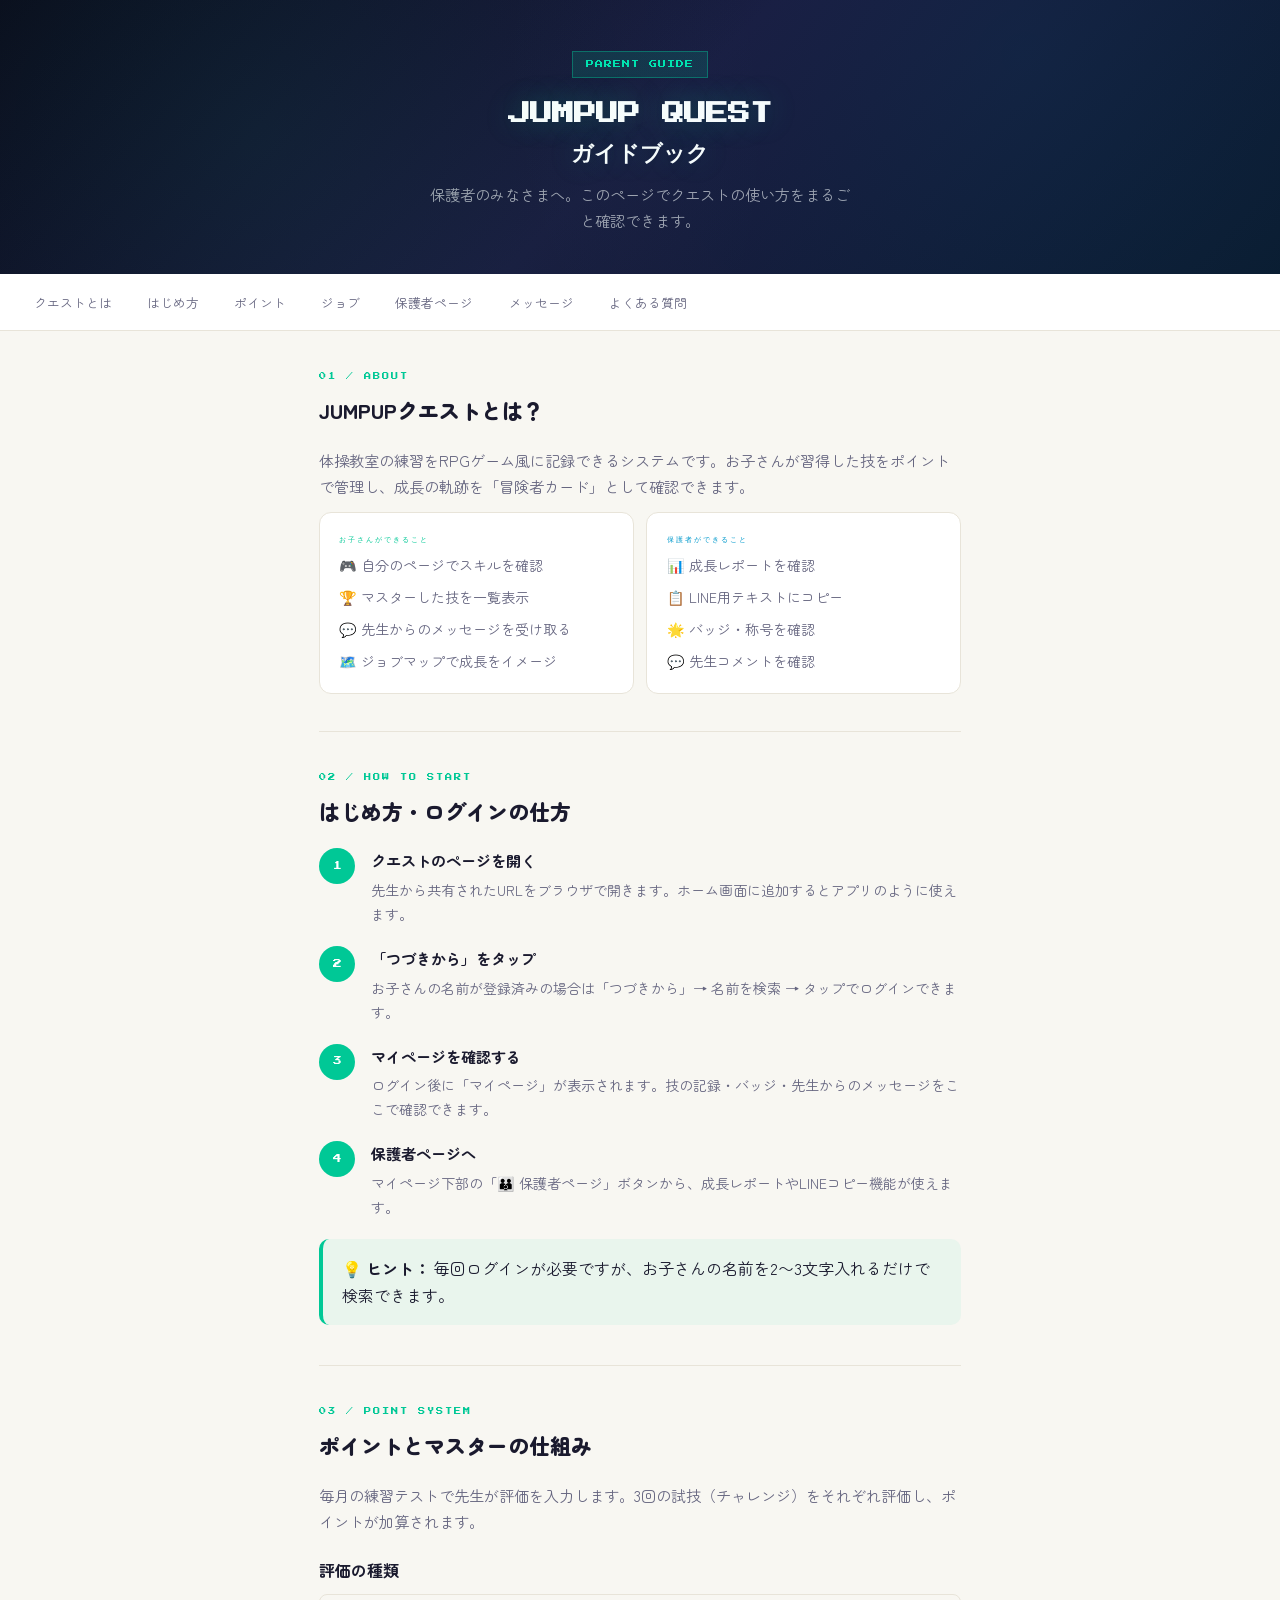
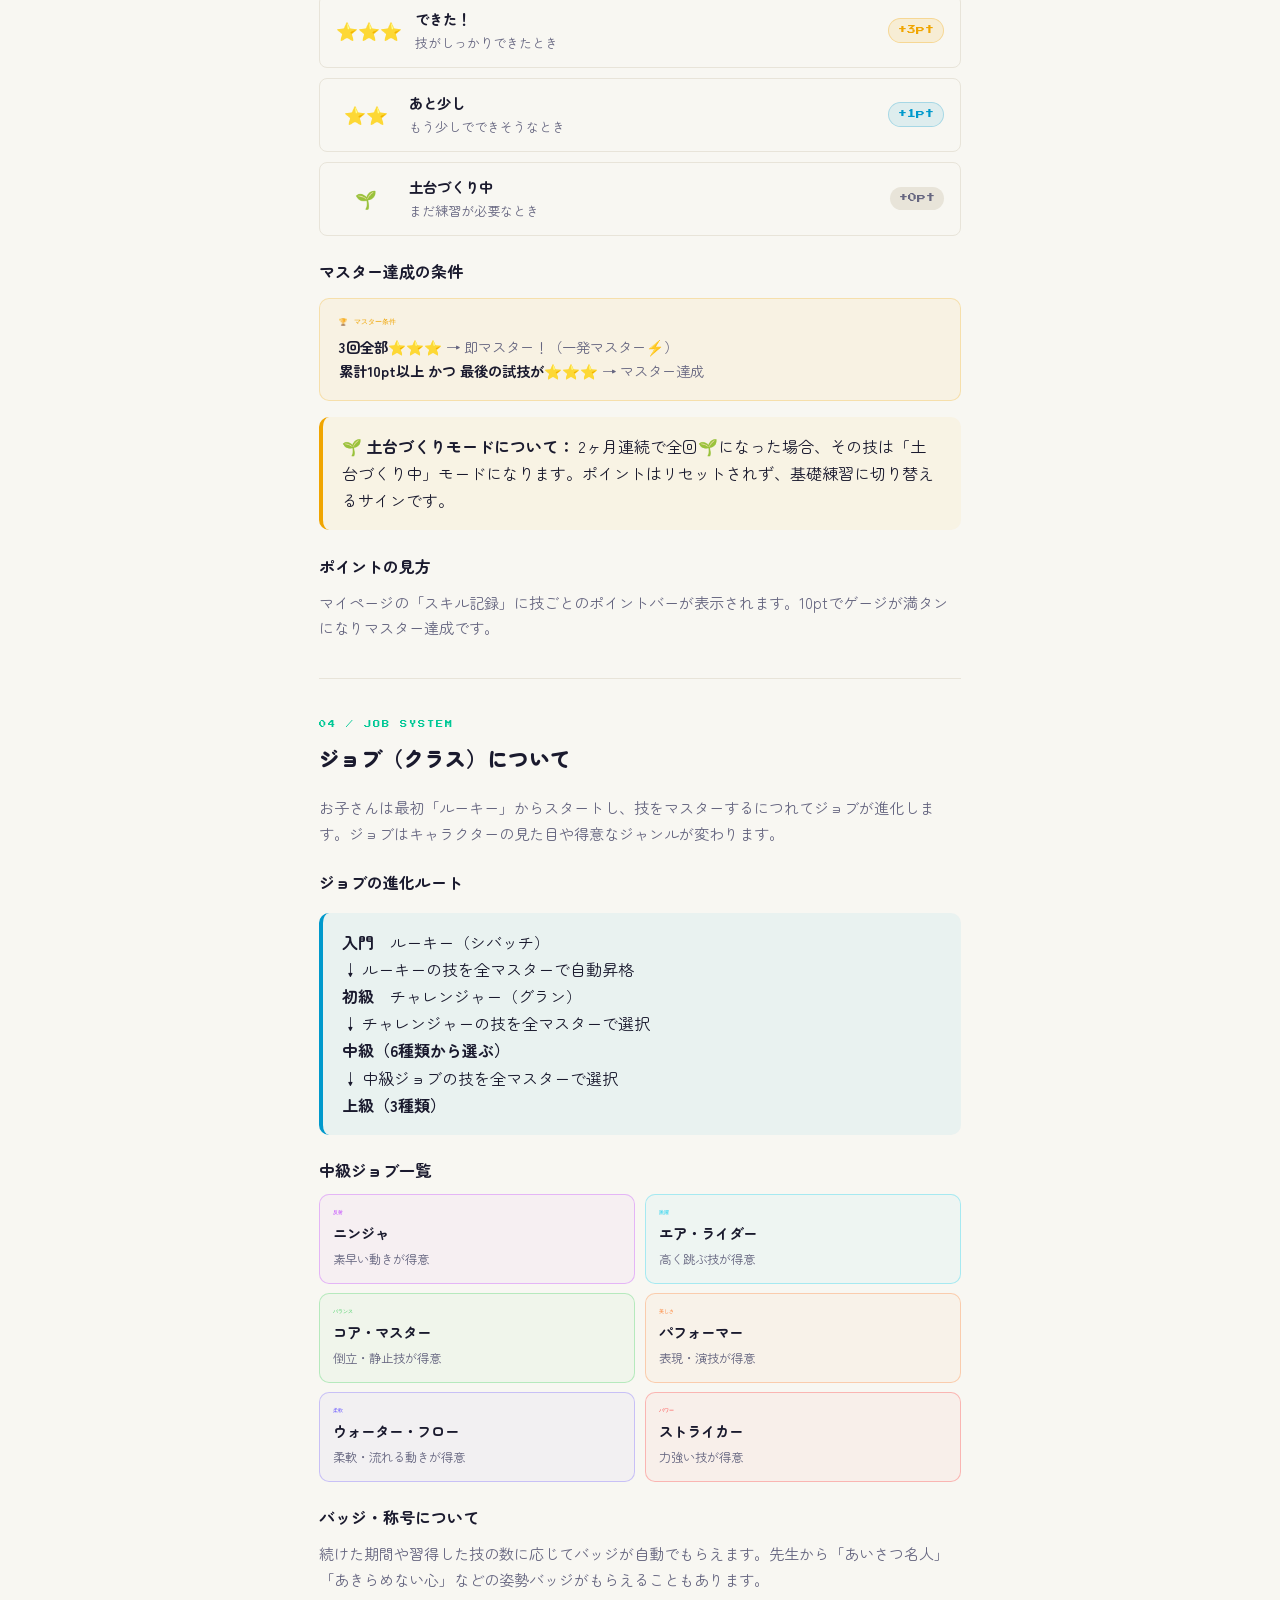
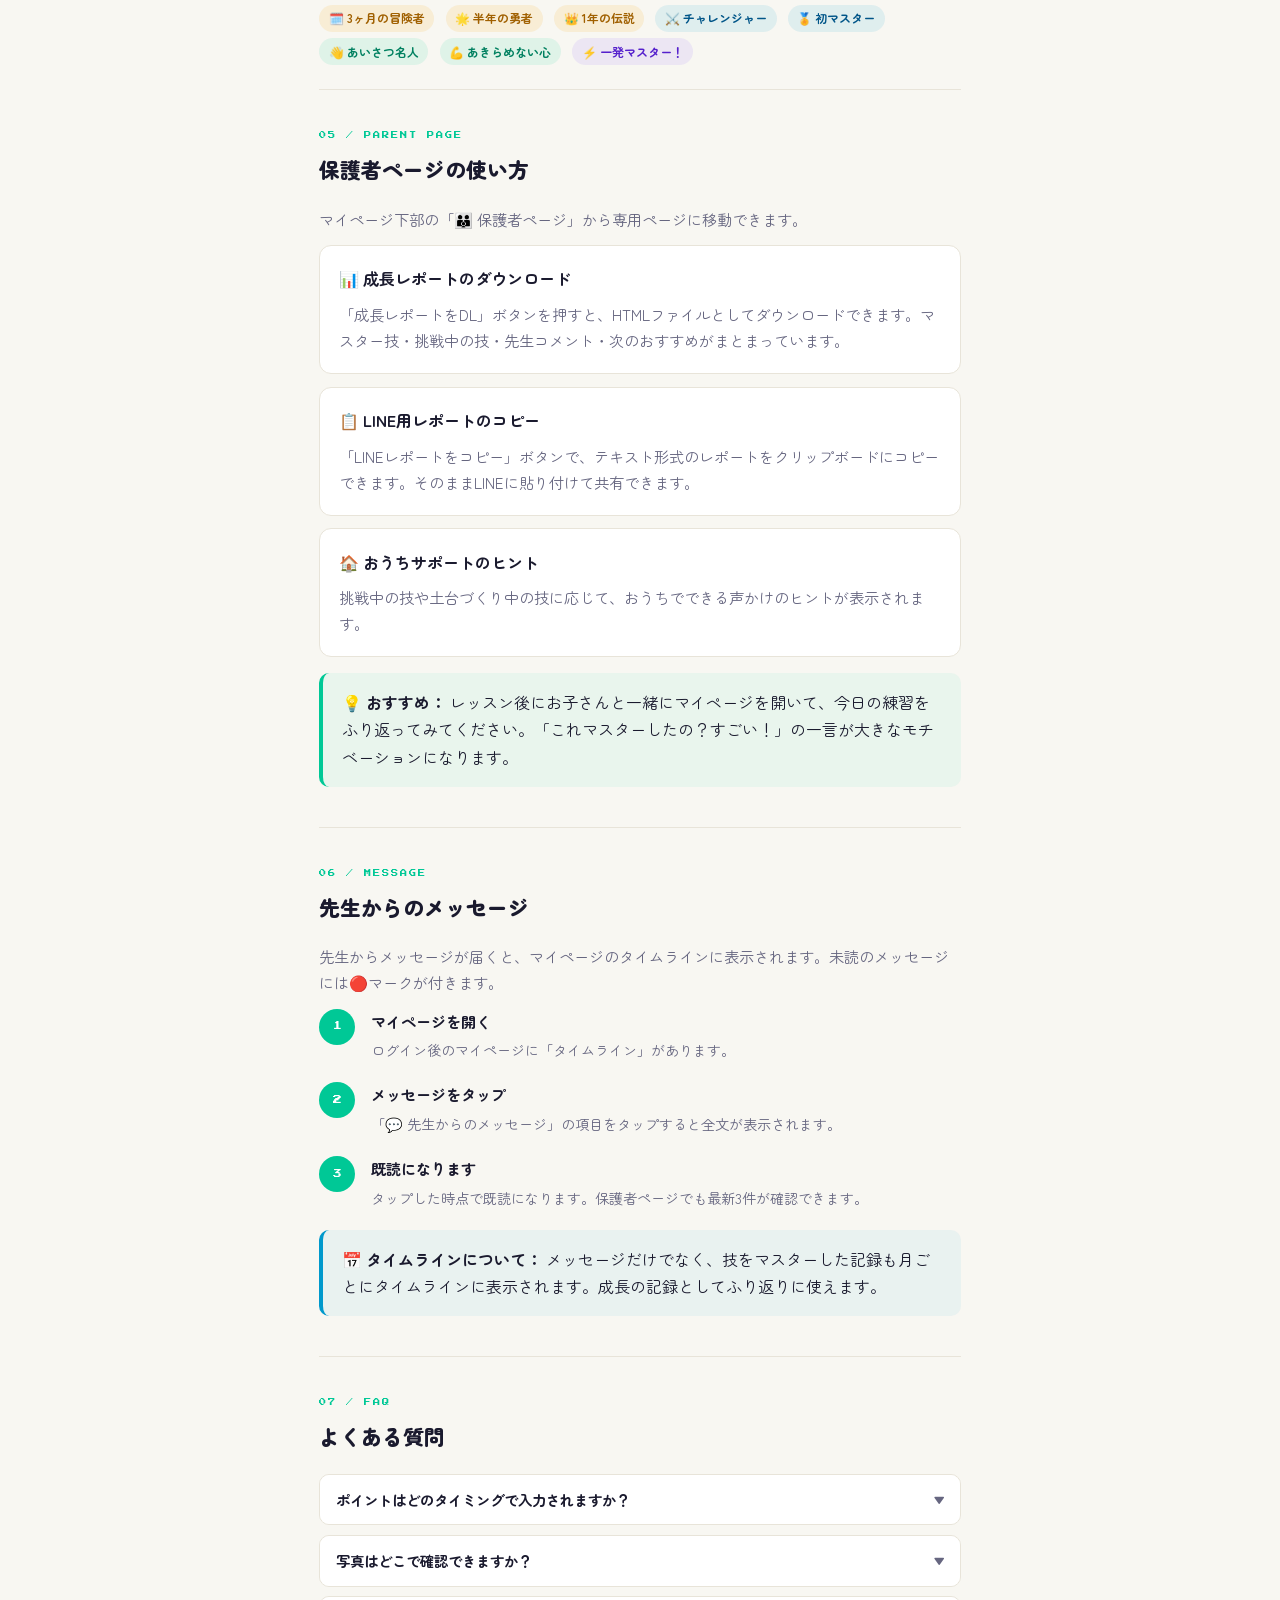
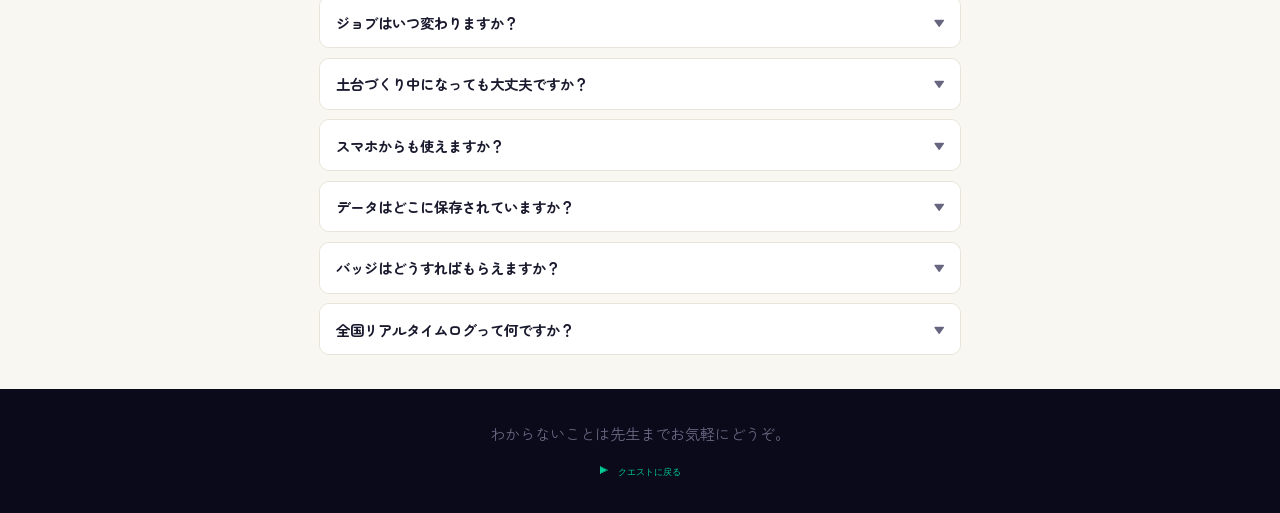
==== guide.html @ fec64209 "Add files via upload" ====
<!DOCTYPE html>
<html lang="ja">
<head>
<meta charset="UTF-8">
<meta name="viewport" content="width=device-width, initial-scale=1.0">
<title>JUMPUPクエスト ガイドブック</title>
<link rel="preconnect" href="https://fonts.googleapis.com">
<link href="https://fonts.googleapis.com/css2?family=Zen+Maru+Gothic:wght@400;700;900&family=Press+Start+2P&display=swap" rel="stylesheet">
<style>
:root {
  --bg: #f8f7f2;
  --surface: #ffffff;
  --border: #e8e4d9;
  --text: #1a1a2e;
  --text2: #666680;
  --accent: #00c896;
  --accent2: #0099cc;
  --gold: #f0a500;
  --pink: #e05580;
  --purple: #7c4dff;
  --radius: 12px;
}
* { margin: 0; padding: 0; box-sizing: border-box; }
html { scroll-behavior: smooth; }
body {
  background: var(--bg);
  color: var(--text);
  font-family: 'Zen Maru Gothic', sans-serif;
  line-height: 1.7;
}

/* ヘッダー */
.hero {
  background: linear-gradient(135deg, #0a0a1a 0%, #1a1a3e 50%, #0a1a2e 100%);
  padding: 3rem 1.5rem 2.5rem;
  text-align: center;
  position: relative;
  overflow: hidden;
}
.hero::before {
  content: '';
  position: absolute;
  inset: 0;
  background-image:
    radial-gradient(circle at 20% 50%, rgba(0,200,150,.08) 0%, transparent 50%),
    radial-gradient(circle at 80% 20%, rgba(0,153,204,.08) 0%, transparent 50%);
}
.hero-tag {
  display: inline-block;
  background: rgba(0,200,150,.15);
  border: 1px solid rgba(0,200,150,.4);
  color: #00e5b0;
  font-family: 'Press Start 2P', monospace;
  font-size: .5rem;
  padding: .35rem .8rem;
  margin-bottom: 1.2rem;
  letter-spacing: 1px;
}
.hero h1 {
  font-family: 'Press Start 2P', monospace;
  font-size: clamp(.9rem, 4vw, 1.4rem);
  color: #fff;
  line-height: 1.6;
  margin-bottom: .8rem;
  text-shadow: 0 0 30px rgba(0,200,150,.3);
}
.hero-sub {
  color: rgba(255,255,255,.6);
  font-size: .95rem;
  max-width: 420px;
  margin: 0 auto;
}

/* ナビ */
.toc {
  background: var(--surface);
  border-bottom: 1px solid var(--border);
  padding: .8rem 1.5rem;
  display: flex;
  gap: 1rem;
  overflow-x: auto;
  position: sticky;
  top: 0;
  z-index: 100;
  scrollbar-width: none;
}
.toc::-webkit-scrollbar { display: none; }
.toc a {
  text-decoration: none;
  color: var(--text2);
  font-size: .8rem;
  white-space: nowrap;
  padding: .3rem .6rem;
  border-radius: 20px;
  transition: background .15s, color .15s;
}
.toc a:hover { background: var(--border); color: var(--text); }

/* コンテンツ */
.container { max-width: 680px; margin: 0 auto; padding: 0 1.2rem; }

section {
  padding: 2.5rem 0 1.5rem;
  border-bottom: 1px solid var(--border);
}
section:last-child { border-bottom: none; }

.sec-label {
  font-family: 'Press Start 2P', monospace;
  font-size: .45rem;
  color: var(--accent);
  letter-spacing: 2px;
  margin-bottom: .6rem;
}
h2 {
  font-size: 1.3rem;
  font-weight: 900;
  margin-bottom: 1.2rem;
  color: var(--text);
}
h3 {
  font-size: 1rem;
  font-weight: 700;
  margin: 1.4rem 0 .6rem;
  color: var(--text);
}
p { font-size: .95rem; color: var(--text2); margin-bottom: .8rem; }
p strong { color: var(--text); font-weight: 700; }

/* カード */
.card {
  background: var(--surface);
  border: 1px solid var(--border);
  border-radius: var(--radius);
  padding: 1.2rem;
  margin-bottom: .8rem;
}
.card-row {
  display: grid;
  grid-template-columns: 1fr 1fr;
  gap: .8rem;
}
@media(max-width: 480px) { .card-row { grid-template-columns: 1fr; } }

/* ステップ */
.step {
  display: flex;
  gap: 1rem;
  align-items: flex-start;
  margin-bottom: 1.2rem;
}
.step-num {
  flex-shrink: 0;
  width: 36px;
  height: 36px;
  border-radius: 50%;
  background: var(--accent);
  color: #fff;
  font-family: 'Press Start 2P', monospace;
  font-size: .55rem;
  display: flex;
  align-items: center;
  justify-content: center;
}
.step-body { flex: 1; }
.step-title { font-weight: 700; font-size: .95rem; margin-bottom: .3rem; }
.step-desc { font-size: .88rem; color: var(--text2); }

/* 評価バッジ */
.rating-row {
  display: flex;
  flex-direction: column;
  gap: .6rem;
}
.rating-item {
  display: flex;
  align-items: center;
  gap: .8rem;
  padding: .8rem 1rem;
  background: var(--bg);
  border-radius: 8px;
  border: 1px solid var(--border);
}
.rating-badge {
  font-size: 1.1rem;
  min-width: 60px;
  text-align: center;
}
.rating-info { flex: 1; }
.rating-label { font-weight: 700; font-size: .9rem; }
.rating-desc { font-size: .82rem; color: var(--text2); }
.rating-pt {
  font-family: 'Press Start 2P', monospace;
  font-size: .55rem;
  padding: .25rem .55rem;
  border-radius: 20px;
}
.pt-gold { background: rgba(240,165,0,.12); color: var(--gold); border: 1px solid rgba(240,165,0,.3); }
.pt-blue { background: rgba(0,153,204,.1); color: var(--accent2); border: 1px solid rgba(0,153,204,.25); }
.pt-gray { background: var(--border); color: var(--text2); }

/* ジョブカード */
.job-grid {
  display: grid;
  grid-template-columns: repeat(2, 1fr);
  gap: .6rem;
}
.job-card {
  border-radius: 10px;
  padding: .8rem;
  border: 1px solid;
}
.job-card .jc-tag {
  font-family: 'Press Start 2P', monospace;
  font-size: .3rem;
  margin-bottom: .3rem;
}
.job-card .jc-name { font-weight: 700; font-size: .9rem; margin-bottom: .2rem; }
.job-card .jc-desc { font-size: .78rem; color: var(--text2); }

/* ハイライトボックス */
.highlight {
  border-radius: 10px;
  padding: 1rem 1.2rem;
  margin: 1rem 0;
  border-left: 4px solid;
}
.hl-green { background: rgba(0,200,150,.06); border-color: var(--accent); }
.hl-gold { background: rgba(240,165,0,.06); border-color: var(--gold); }
.hl-blue { background: rgba(0,153,204,.06); border-color: var(--accent2); }
.hl-pink { background: rgba(224,85,128,.06); border-color: var(--pink); }

/* FAQ */
.faq-item {
  border: 1px solid var(--border);
  border-radius: 10px;
  overflow: hidden;
  margin-bottom: .6rem;
}
.faq-q {
  width: 100%;
  background: var(--surface);
  border: none;
  padding: .9rem 1rem;
  text-align: left;
  font-family: 'Zen Maru Gothic', sans-serif;
  font-size: .9rem;
  font-weight: 700;
  color: var(--text);
  cursor: pointer;
  display: flex;
  justify-content: space-between;
  align-items: center;
  gap: .5rem;
}
.faq-q::after {
  content: '▼';
  font-size: .65rem;
  color: var(--text2);
  transition: transform .2s;
  flex-shrink: 0;
}
.faq-item.open .faq-q::after { transform: rotate(180deg); }
.faq-a {
  display: none;
  padding: .8rem 1rem 1rem;
  font-size: .88rem;
  color: var(--text2);
  background: var(--bg);
  line-height: 1.8;
}
.faq-item.open .faq-a { display: block; }

/* フッター */
footer {
  background: #0a0a1a;
  color: rgba(255,255,255,.5);
  text-align: center;
  padding: 2rem 1rem;
  font-size: .8rem;
}
footer a {
  color: var(--accent);
  text-decoration: none;
  font-family: 'Press Start 2P', monospace;
  font-size: .55rem;
}

/* タグ */
.tag {
  display: inline-block;
  font-size: .75rem;
  padding: .2rem .6rem;
  border-radius: 20px;
  font-weight: 700;
  margin-right: .3rem;
}
.tag-green { background: rgba(0,200,150,.1); color: #008060; }
.tag-gold { background: rgba(240,165,0,.12); color: #a06000; }
.tag-blue { background: rgba(0,153,204,.1); color: #005588; }
.tag-purple { background: rgba(124,77,255,.1); color: #5520cc; }

/* マスタールール */
.master-rule {
  background: rgba(240,165,0,.06);
  border: 1px solid rgba(240,165,0,.25);
  border-radius: 10px;
  padding: 1rem 1.2rem;
  margin: .8rem 0;
}
.master-rule .mr-title {
  font-family: 'Press Start 2P', monospace;
  font-size: .42rem;
  color: var(--gold);
  margin-bottom: .5rem;
}
</style>
</head>
<body>

<!-- ヒーロー -->
<div class="hero">
  <div class="hero-tag">PARENT GUIDE</div>
  <h1>JUMPUP QUEST<br>ガイドブック</h1>
  <p class="hero-sub">保護者のみなさまへ。このページでクエストの使い方をまるごと確認できます。</p>
</div>

<!-- ナビ -->
<nav class="toc">
  <a href="#about">クエストとは</a>
  <a href="#login">はじめ方</a>
  <a href="#point">ポイント</a>
  <a href="#job">ジョブ</a>
  <a href="#parent">保護者ページ</a>
  <a href="#message">メッセージ</a>
  <a href="#faq">よくある質問</a>
</nav>

<div class="container">

  <!-- ① クエストとは -->
  <section id="about">
    <div class="sec-label">01 / ABOUT</div>
    <h2>JUMPUPクエストとは？</h2>
    <p>体操教室の練習をRPGゲーム風に記録できるシステムです。お子さんが習得した技をポイントで管理し、成長の軌跡を「冒険者カード」として確認できます。</p>

    <div class="card-row">
      <div class="card">
        <div class="sec-label" style="color:var(--accent);">お子さんができること</div>
        <ul style="font-size:.88rem;color:var(--text2);list-style:none;display:flex;flex-direction:column;gap:.5rem;">
          <li>🎮 自分のページでスキルを確認</li>
          <li>🏆 マスターした技を一覧表示</li>
          <li>💬 先生からのメッセージを受け取る</li>
          <li>🗺️ ジョブマップで成長をイメージ</li>
        </ul>
      </div>
      <div class="card">
        <div class="sec-label" style="color:var(--accent2);">保護者ができること</div>
        <ul style="font-size:.88rem;color:var(--text2);list-style:none;display:flex;flex-direction:column;gap:.5rem;">
          <li>📊 成長レポートを確認</li>
          <li>📋 LINE用テキストにコピー</li>
          <li>🌟 バッジ・称号を確認</li>
          <li>💬 先生コメントを確認</li>
        </ul>
      </div>
    </div>
  </section>

  <!-- ② はじめ方 -->
  <section id="login">
    <div class="sec-label">02 / HOW TO START</div>
    <h2>はじめ方・ログインの仕方</h2>

    <div class="step">
      <div class="step-num">1</div>
      <div class="step-body">
        <div class="step-title">クエストのページを開く</div>
        <div class="step-desc">先生から共有されたURLをブラウザで開きます。ホーム画面に追加するとアプリのように使えます。</div>
      </div>
    </div>

    <div class="step">
      <div class="step-num">2</div>
      <div class="step-body">
        <div class="step-title">「つづきから」をタップ</div>
        <div class="step-desc">お子さんの名前が登録済みの場合は「つづきから」→ 名前を検索 → タップでログインできます。</div>
      </div>
    </div>

    <div class="step">
      <div class="step-num">3</div>
      <div class="step-body">
        <div class="step-title">マイページを確認する</div>
        <div class="step-desc">ログイン後に「マイページ」が表示されます。技の記録・バッジ・先生からのメッセージをここで確認できます。</div>
      </div>
    </div>

    <div class="step">
      <div class="step-num">4</div>
      <div class="step-body">
        <div class="step-title">保護者ページへ</div>
        <div class="step-desc">マイページ下部の「👪 保護者ページ」ボタンから、成長レポートやLINEコピー機能が使えます。</div>
      </div>
    </div>

    <div class="highlight hl-green">
      <strong>💡 ヒント：</strong> 毎回ログインが必要ですが、お子さんの名前を2〜3文字入れるだけで検索できます。
    </div>
  </section>

  <!-- ③ ポイントとマスター -->
  <section id="point">
    <div class="sec-label">03 / POINT SYSTEM</div>
    <h2>ポイントとマスターの仕組み</h2>
    <p>毎月の練習テストで先生が評価を入力します。3回の試技（チャレンジ）をそれぞれ評価し、ポイントが加算されます。</p>

    <h3>評価の種類</h3>
    <div class="rating-row">
      <div class="rating-item">
        <div class="rating-badge">⭐⭐⭐</div>
        <div class="rating-info">
          <div class="rating-label">できた！</div>
          <div class="rating-desc">技がしっかりできたとき</div>
        </div>
        <div class="rating-pt pt-gold">+3pt</div>
      </div>
      <div class="rating-item">
        <div class="rating-badge">⭐⭐</div>
        <div class="rating-info">
          <div class="rating-label">あと少し</div>
          <div class="rating-desc">もう少しでできそうなとき</div>
        </div>
        <div class="rating-pt pt-blue">+1pt</div>
      </div>
      <div class="rating-item">
        <div class="rating-badge">🌱</div>
        <div class="rating-info">
          <div class="rating-label">土台づくり中</div>
          <div class="rating-desc">まだ練習が必要なとき</div>
        </div>
        <div class="rating-pt pt-gray">+0pt</div>
      </div>
    </div>

    <h3>マスター達成の条件</h3>
    <div class="master-rule">
      <div class="mr-title">🏆 マスター条件</div>
      <p style="margin:0;font-size:.9rem;"><strong>3回全部⭐⭐⭐</strong> → 即マスター！（一発マスター⚡）<br>
      <strong>累計10pt以上 かつ 最後の試技が⭐⭐⭐</strong> → マスター達成</p>
    </div>

    <div class="highlight hl-gold">
      <strong>🌱 土台づくりモードについて：</strong> 2ヶ月連続で全回🌱になった場合、その技は「土台づくり中」モードになります。ポイントはリセットされず、基礎練習に切り替えるサインです。
    </div>

    <h3>ポイントの見方</h3>
    <p>マイページの「スキル記録」に技ごとのポイントバーが表示されます。10ptでゲージが満タンになりマスター達成です。</p>
  </section>

  <!-- ④ ジョブ・キャラクター -->
  <section id="job">
    <div class="sec-label">04 / JOB SYSTEM</div>
    <h2>ジョブ（クラス）について</h2>
    <p>お子さんは最初「ルーキー」からスタートし、技をマスターするにつれてジョブが進化します。ジョブはキャラクターの見た目や得意なジャンルが変わります。</p>

    <h3>ジョブの進化ルート</h3>
    <div class="highlight hl-blue">
      <strong>入門</strong>　ルーキー（シバッチ）<br>
      ↓ ルーキーの技を全マスターで自動昇格<br>
      <strong>初級</strong>　チャレンジャー（グラン）<br>
      ↓ チャレンジャーの技を全マスターで選択<br>
      <strong>中級（6種類から選ぶ）</strong><br>
      ↓ 中級ジョブの技を全マスターで選択<br>
      <strong>上級（3種類）</strong>
    </div>

    <h3>中級ジョブ一覧</h3>
    <div class="job-grid">
      <div class="job-card" style="border-color:rgba(187,51,255,.3);background:rgba(187,51,255,.04);">
        <div class="jc-tag" style="color:#bb33ff;">反射</div>
        <div class="jc-name">ニンジャ</div>
        <div class="jc-desc">素早い動きが得意</div>
      </div>
      <div class="job-card" style="border-color:rgba(0,204,238,.3);background:rgba(0,204,238,.04);">
        <div class="jc-tag" style="color:#00ccee;">跳躍</div>
        <div class="jc-name">エア・ライダー</div>
        <div class="jc-desc">高く跳ぶ技が得意</div>
      </div>
      <div class="job-card" style="border-color:rgba(51,204,85,.3);background:rgba(51,204,85,.04);">
        <div class="jc-tag" style="color:#33cc55;">バランス</div>
        <div class="jc-name">コア・マスター</div>
        <div class="jc-desc">倒立・静止技が得意</div>
      </div>
      <div class="job-card" style="border-color:rgba(255,119,34,.3);background:rgba(255,119,34,.04);">
        <div class="jc-tag" style="color:#ff7722;">美しさ</div>
        <div class="jc-name">パフォーマー</div>
        <div class="jc-desc">表現・演技が得意</div>
      </div>
      <div class="job-card" style="border-color:rgba(102,85,255,.3);background:rgba(102,85,255,.04);">
        <div class="jc-tag" style="color:#6655ff;">柔軟</div>
        <div class="jc-name">ウォーター・フロー</div>
        <div class="jc-desc">柔軟・流れる動きが得意</div>
      </div>
      <div class="job-card" style="border-color:rgba(255,51,51,.3);background:rgba(255,51,51,.04);">
        <div class="jc-tag" style="color:#ff3333;">パワー</div>
        <div class="jc-name">ストライカー</div>
        <div class="jc-desc">力強い技が得意</div>
      </div>
    </div>

    <h3>バッジ・称号について</h3>
    <p>続けた期間や習得した技の数に応じてバッジが自動でもらえます。先生から「あいさつ名人」「あきらめない心」などの姿勢バッジがもらえることもあります。</p>
    <div style="display:flex;flex-wrap:wrap;gap:.4rem;margin-top:.5rem;">
      <span class="tag tag-gold">🗓️ 3ヶ月の冒険者</span>
      <span class="tag tag-gold">🌟 半年の勇者</span>
      <span class="tag tag-gold">👑 1年の伝説</span>
      <span class="tag tag-blue">⚔️ チャレンジャー</span>
      <span class="tag tag-blue">🏅 初マスター</span>
      <span class="tag tag-green">👋 あいさつ名人</span>
      <span class="tag tag-green">💪 あきらめない心</span>
      <span class="tag tag-purple">⚡ 一発マスター！</span>
    </div>
  </section>

  <!-- ⑤ 保護者ページ -->
  <section id="parent">
    <div class="sec-label">05 / PARENT PAGE</div>
    <h2>保護者ページの使い方</h2>
    <p>マイページ下部の「👪 保護者ページ」から専用ページに移動できます。</p>

    <div class="card" style="margin-bottom:.8rem;">
      <h3 style="margin-top:0;">📊 成長レポートのダウンロード</h3>
      <p style="margin-bottom:0;">「成長レポートをDL」ボタンを押すと、HTMLファイルとしてダウンロードできます。マスター技・挑戦中の技・先生コメント・次のおすすめがまとまっています。</p>
    </div>

    <div class="card" style="margin-bottom:.8rem;">
      <h3 style="margin-top:0;">📋 LINE用レポートのコピー</h3>
      <p style="margin-bottom:0;">「LINEレポートをコピー」ボタンで、テキスト形式のレポートをクリップボードにコピーできます。そのままLINEに貼り付けて共有できます。</p>
    </div>

    <div class="card">
      <h3 style="margin-top:0;">🏠 おうちサポートのヒント</h3>
      <p style="margin-bottom:0;">挑戦中の技や土台づくり中の技に応じて、おうちでできる声かけのヒントが表示されます。</p>
    </div>

    <div class="highlight hl-green">
      <strong>💡 おすすめ：</strong> レッスン後にお子さんと一緒にマイページを開いて、今日の練習をふり返ってみてください。「これマスターしたの？すごい！」の一言が大きなモチベーションになります。
    </div>
  </section>

  <!-- ⑥ 先生からのメッセージ -->
  <section id="message">
    <div class="sec-label">06 / MESSAGE</div>
    <h2>先生からのメッセージ</h2>
    <p>先生からメッセージが届くと、マイページのタイムラインに表示されます。未読のメッセージには🔴マークが付きます。</p>

    <div class="step">
      <div class="step-num">1</div>
      <div class="step-body">
        <div class="step-title">マイページを開く</div>
        <div class="step-desc">ログイン後のマイページに「タイムライン」があります。</div>
      </div>
    </div>
    <div class="step">
      <div class="step-num">2</div>
      <div class="step-body">
        <div class="step-title">メッセージをタップ</div>
        <div class="step-desc">「💬 先生からのメッセージ」の項目をタップすると全文が表示されます。</div>
      </div>
    </div>
    <div class="step">
      <div class="step-num">3</div>
      <div class="step-body">
        <div class="step-title">既読になります</div>
        <div class="step-desc">タップした時点で既読になります。保護者ページでも最新3件が確認できます。</div>
      </div>
    </div>

    <div class="highlight hl-blue">
      <strong>📅 タイムラインについて：</strong> メッセージだけでなく、技をマスターした記録も月ごとにタイムラインに表示されます。成長の記録としてふり返りに使えます。
    </div>
  </section>

  <!-- ⑦ FAQ -->
  <section id="faq">
    <div class="sec-label">07 / FAQ</div>
    <h2>よくある質問</h2>

    <div class="faq-item">
      <button class="faq-q" onclick="toggleFaq(this)">ポイントはどのタイミングで入力されますか？</button>
      <div class="faq-a">毎月のテストが行われた後、先生が管理者パネルから入力します。テスト後数日以内にマイページへ反映されます。</div>
    </div>

    <div class="faq-item">
      <button class="faq-q" onclick="toggleFaq(this)">写真はどこで確認できますか？</button>
      <div class="faq-a">お子さんのマイページにある写真フレームに、本人またはキャラクター画像が表示されます。📷ボタンから写真の変更もできます。</div>
    </div>

    <div class="faq-item">
      <button class="faq-q" onclick="toggleFaq(this)">ジョブはいつ変わりますか？</button>
      <div class="faq-a">そのジョブの技を全てマスターすると、次のテスト結果を保存したタイミングで自動的にジョブチェンジの演出が起きます。チャレンジャー以降は複数のジョブから選ぶことができます。</div>
    </div>

    <div class="faq-item">
      <button class="faq-q" onclick="toggleFaq(this)">土台づくり中になっても大丈夫ですか？</button>
      <div class="faq-a">大丈夫です。「土台づくり中」は先生からの「基礎をじっくり固めましょう」というサインです。ポイントはリセットされず、段階的に取り組んでいきます。</div>
    </div>

    <div class="faq-item">
      <button class="faq-q" onclick="toggleFaq(this)">スマホからも使えますか？</button>
      <div class="faq-a">はい、スマートフォンに対応しています。SafariやChromeでURLを開いてご利用ください。「ホーム画面に追加」するとアプリのように素早くアクセスできます。</div>
    </div>

    <div class="faq-item">
      <button class="faq-q" onclick="toggleFaq(this)">データはどこに保存されていますか？</button>
      <div class="faq-a">データはクラウド（Google Firebase）に安全に保存されています。お子さんの情報は教室内のみで使用します。</div>
    </div>

    <div class="faq-item">
      <button class="faq-q" onclick="toggleFaq(this)">バッジはどうすればもらえますか？</button>
      <div class="faq-a">継続バッジ（3・6・12ヶ月）や挑戦バッジ（マスター数）は自動で付与されます。あいさつ・姿勢バッジは先生が手動で付与します。</div>
    </div>

    <div class="faq-item">
      <button class="faq-q" onclick="toggleFaq(this)">全国リアルタイムログって何ですか？</button>
      <div class="faq-a">全国のJUMPUPクエスト受講者が技をマスターすると、タイトル画面に「〇〇さんが△△をマスター！」とリアルタイムで表示されます。みんなで盛り上がれる機能です。</div>
    </div>
  </section>

</div><!-- /container -->

<footer>
  <p style="margin-bottom:.8rem;">わからないことは先生までお気軽にどうぞ。</p>
  <a href="https://taikikurono-art.github.io/jumpupquest/">▶ クエストに戻る</a>
</footer>

<script>
function toggleFaq(btn){
  const item = btn.closest('.faq-item');
  item.classList.toggle('open');
}
</script>
</body>
</html>
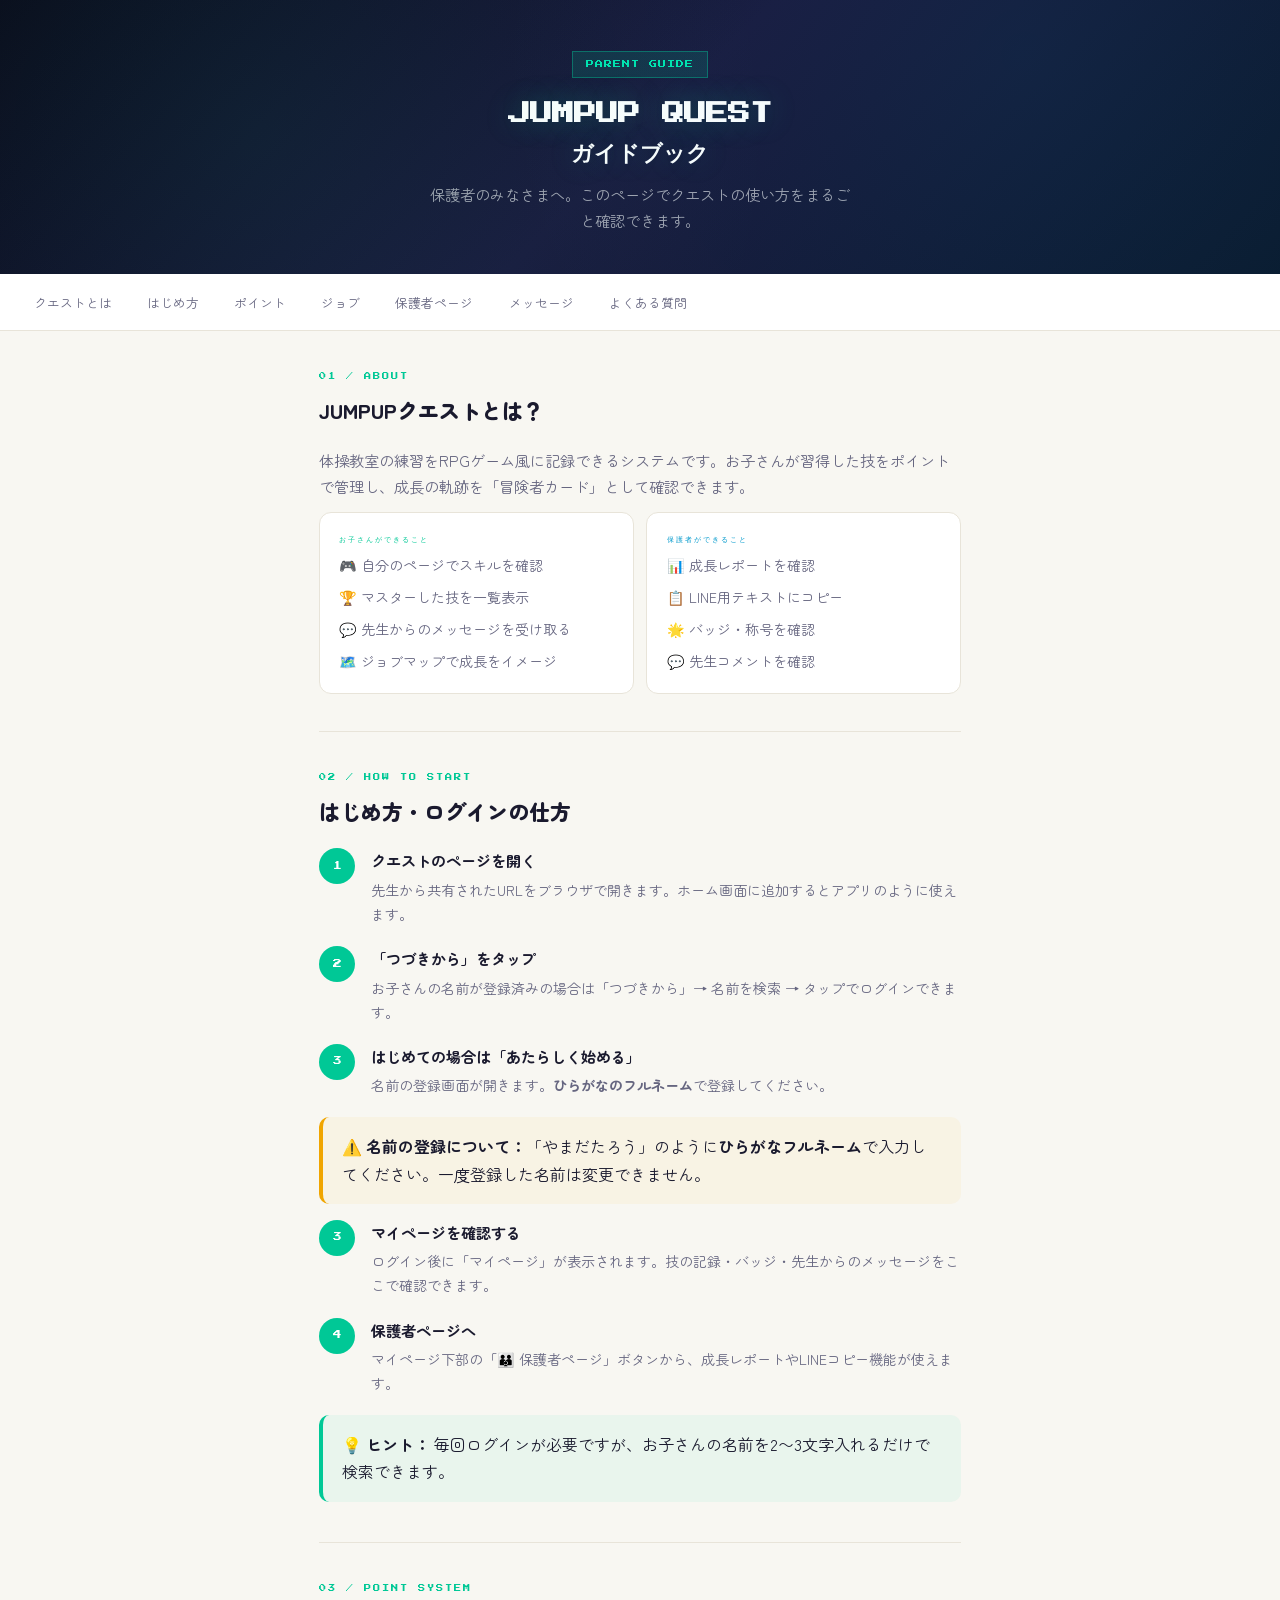
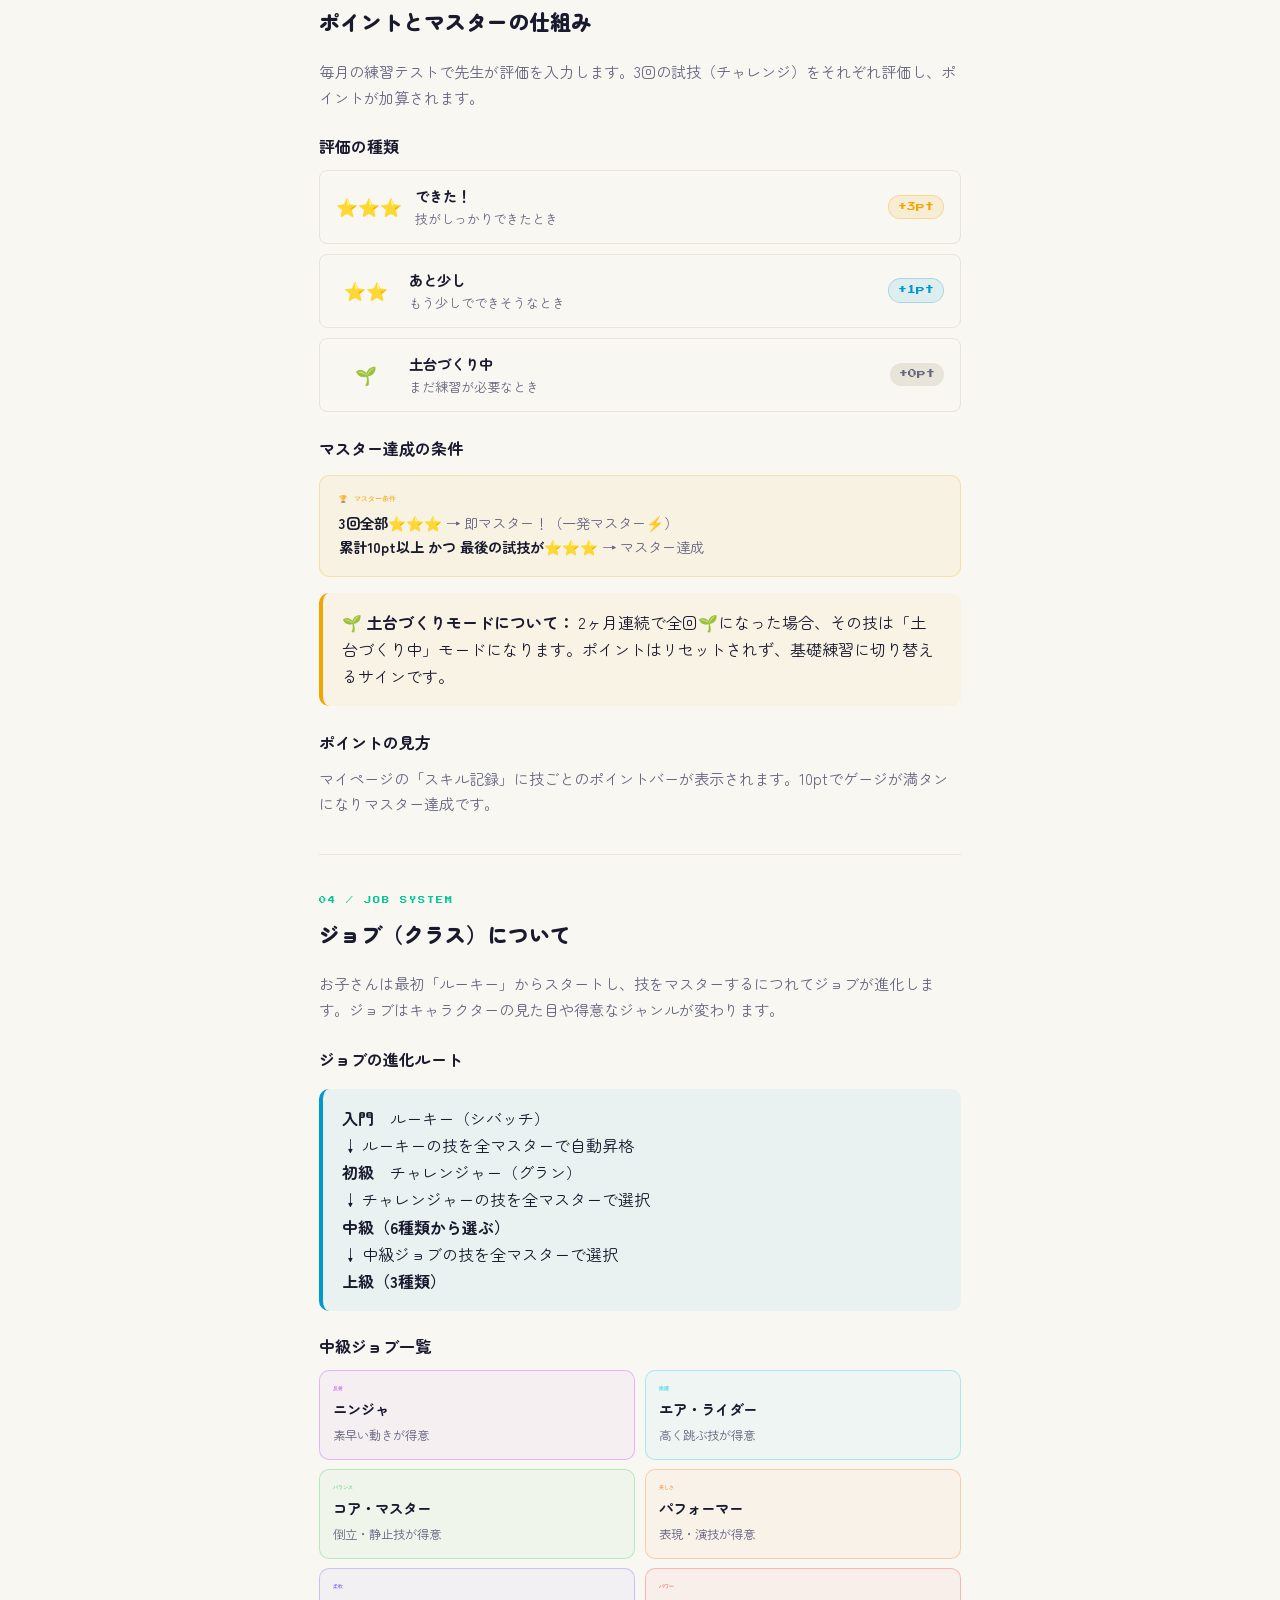
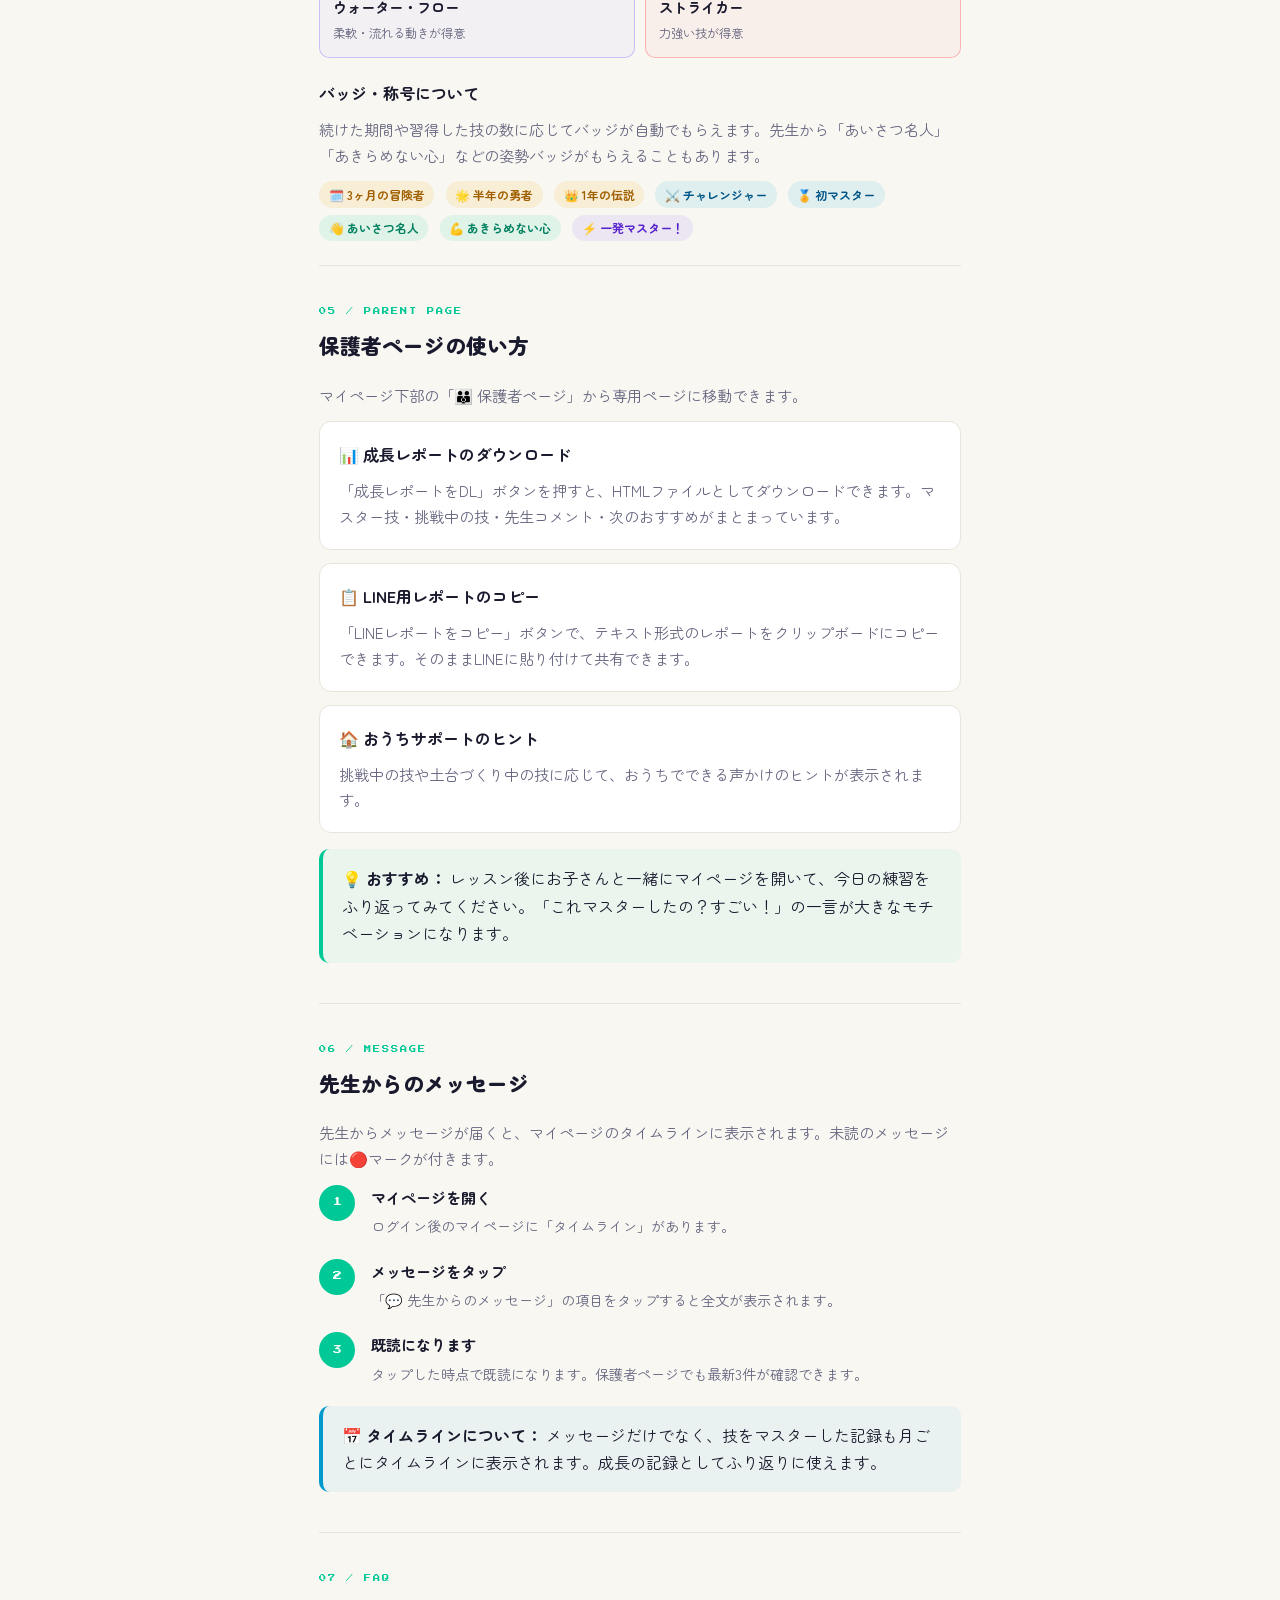
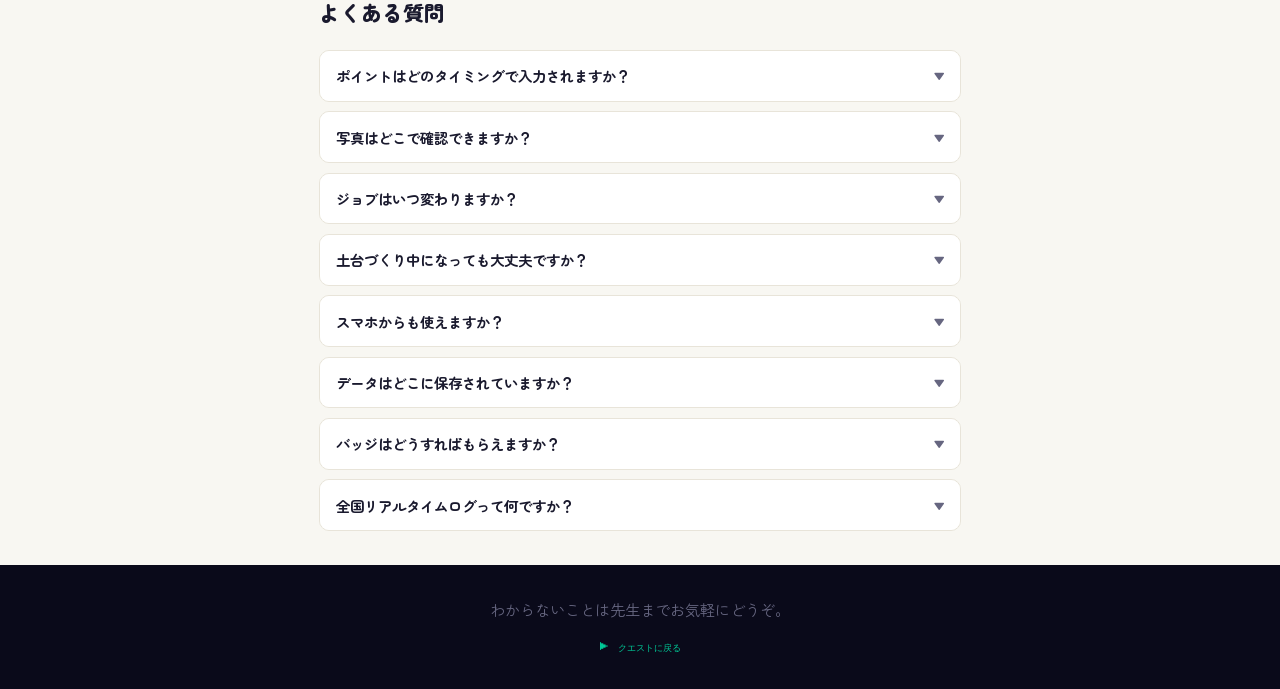
==== commit e4fa0d31: "Add files via upload" ====
--- a/guide.html
+++ b/guide.html
@@ -390,6 +390,18 @@
     <div class="step">
       <div class="step-num">3</div>
       <div class="step-body">
+        <div class="step-title">はじめての場合は「あたらしく始める」</div>
+        <div class="step-desc">名前の登録画面が開きます。<strong>ひらがなのフルネーム</strong>で登録してください。</div>
+      </div>
+    </div>
+
+    <div class="highlight hl-gold">
+      <strong>⚠️ 名前の登録について：</strong>「やまだたろう」のように<strong>ひらがなフルネーム</strong>で入力してください。一度登録した名前は変更できません。
+    </div>
+
+    <div class="step">
+      <div class="step-num">3</div>
+      <div class="step-body">
         <div class="step-title">マイページを確認する</div>
         <div class="step-desc">ログイン後に「マイページ」が表示されます。技の記録・バッジ・先生からのメッセージをここで確認できます。</div>
       </div>
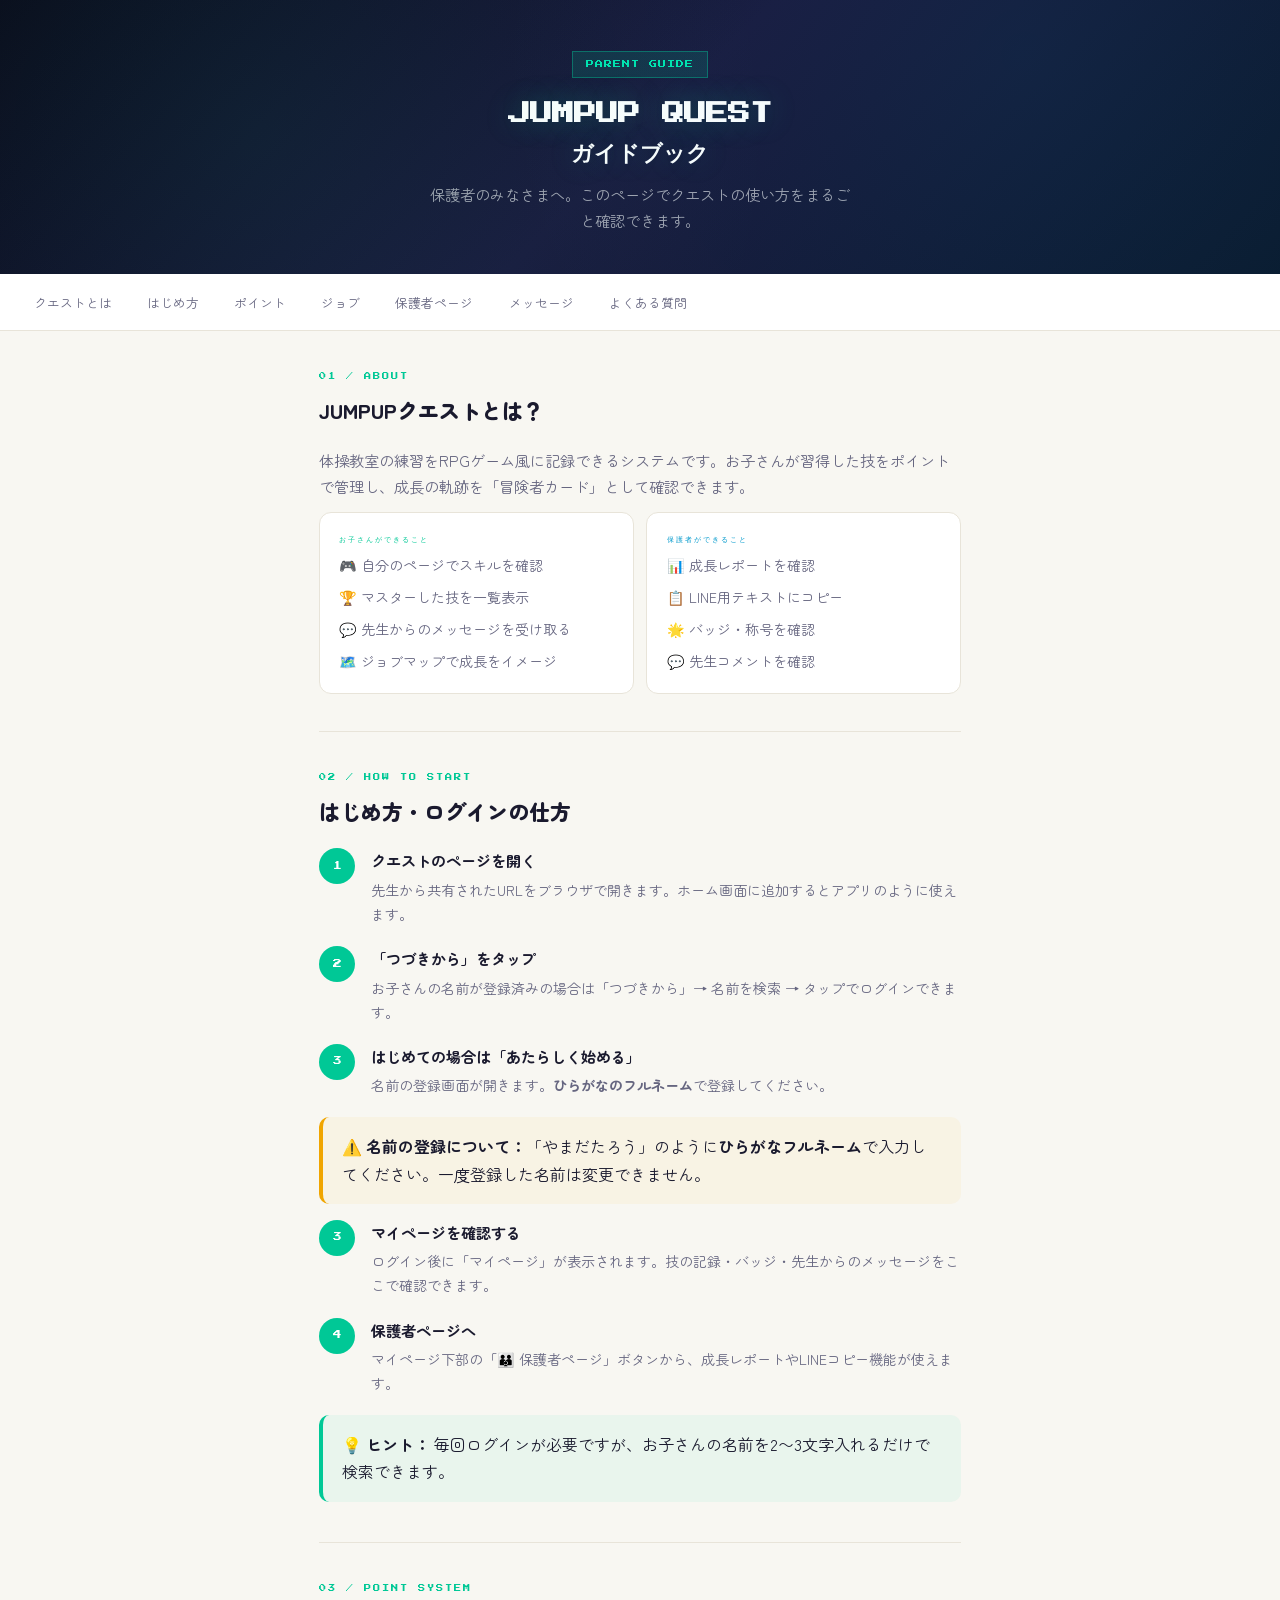
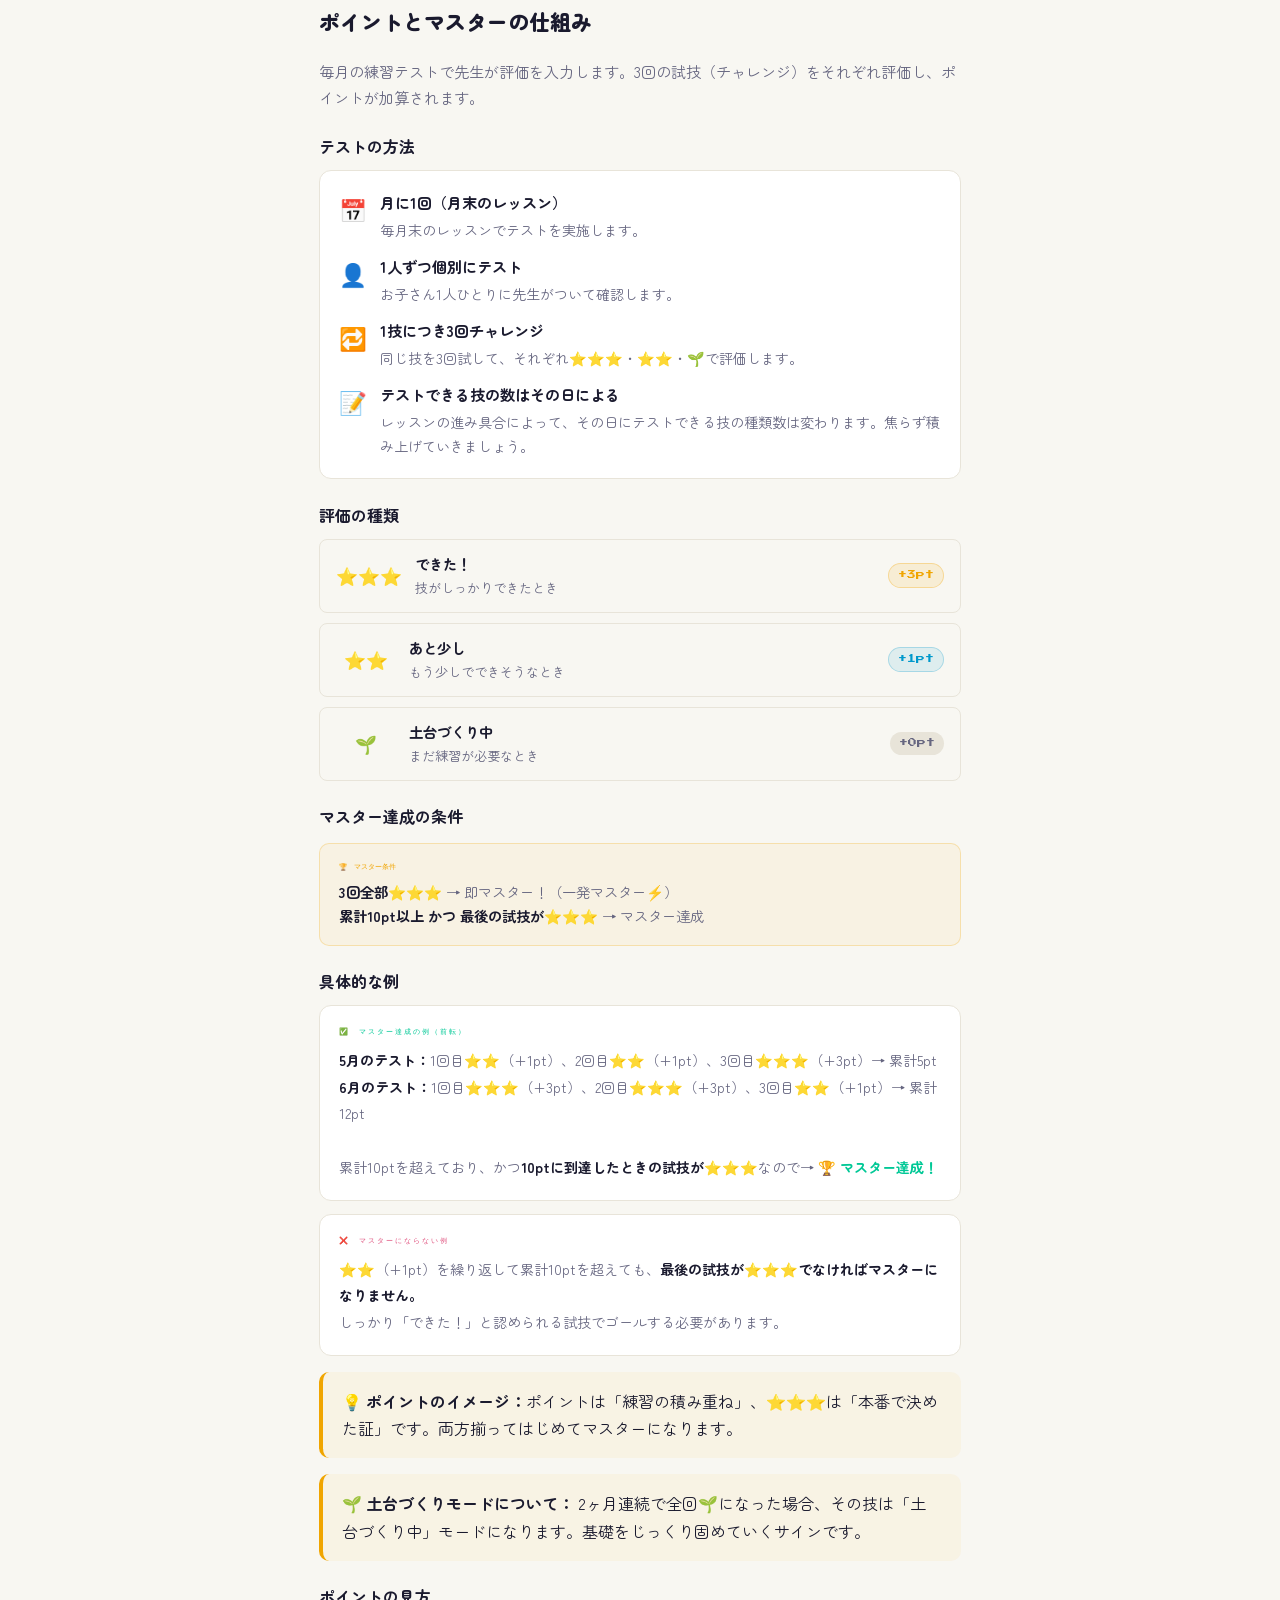
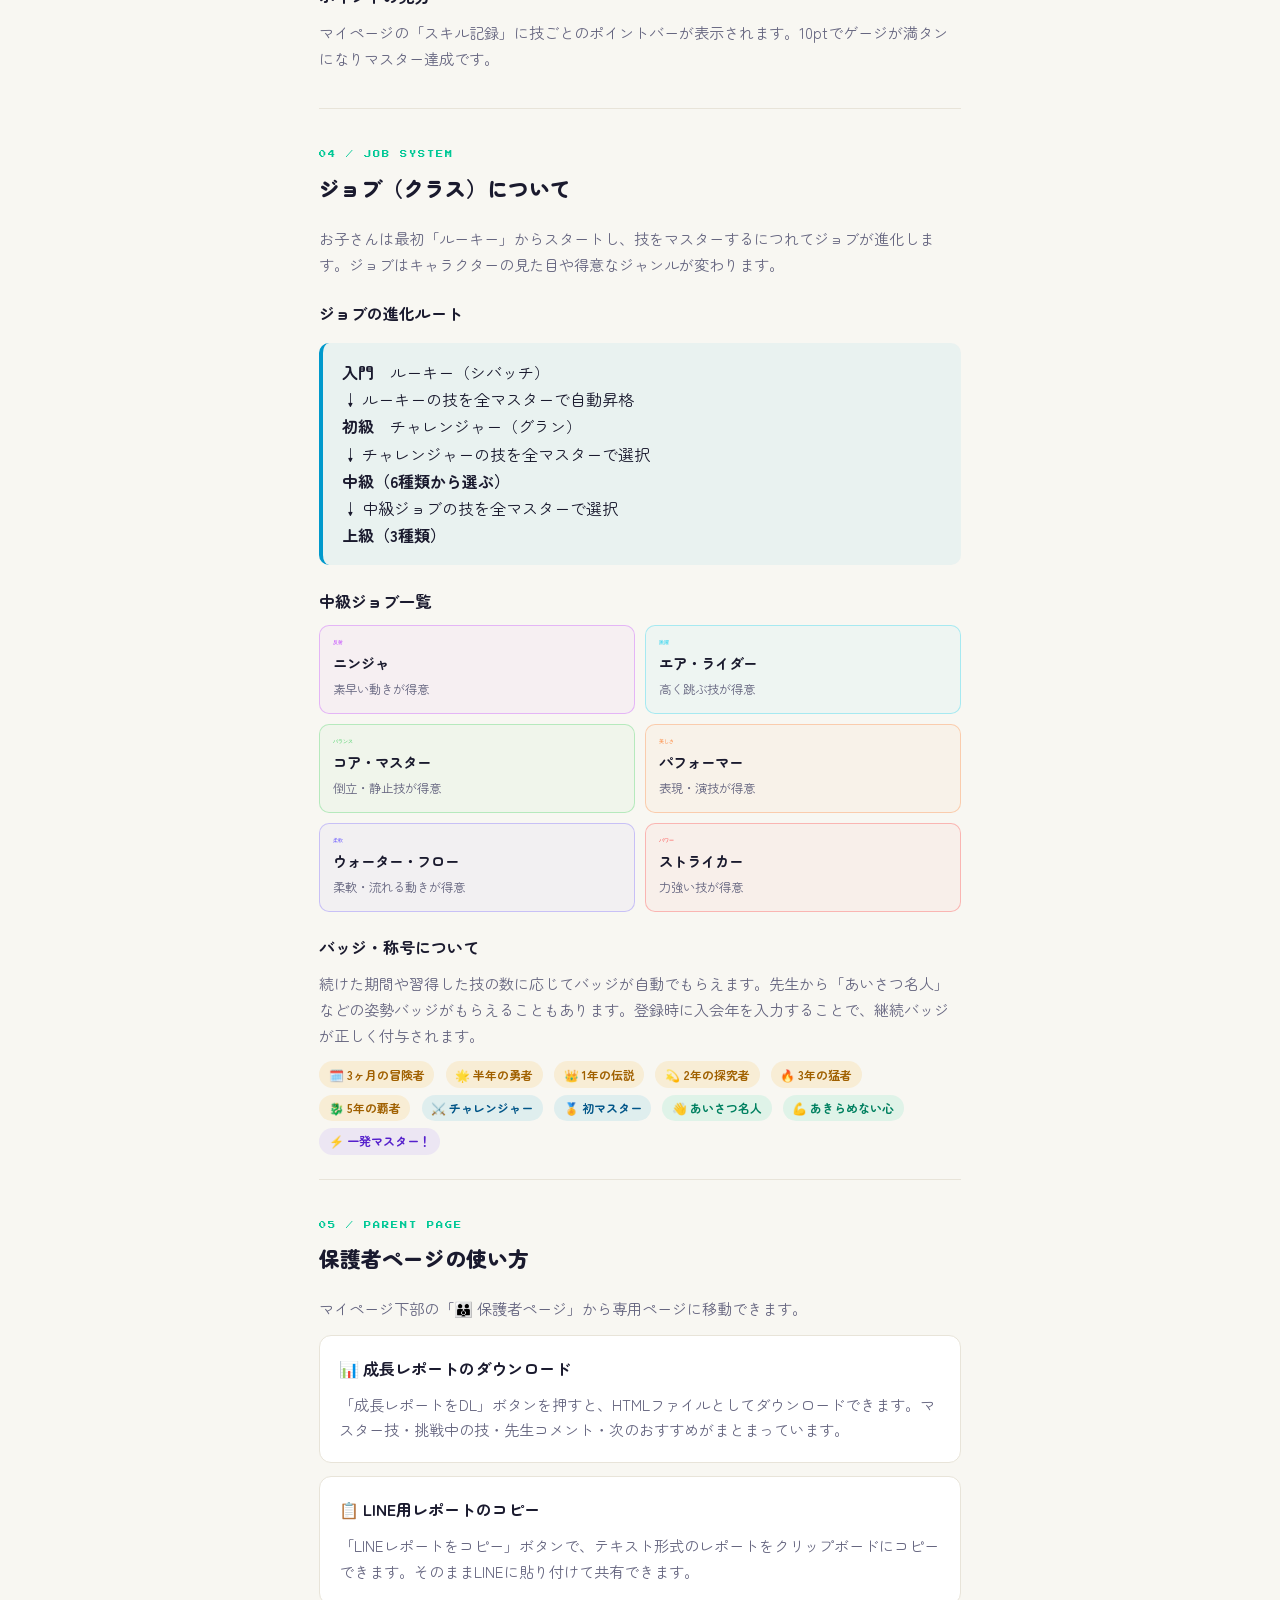
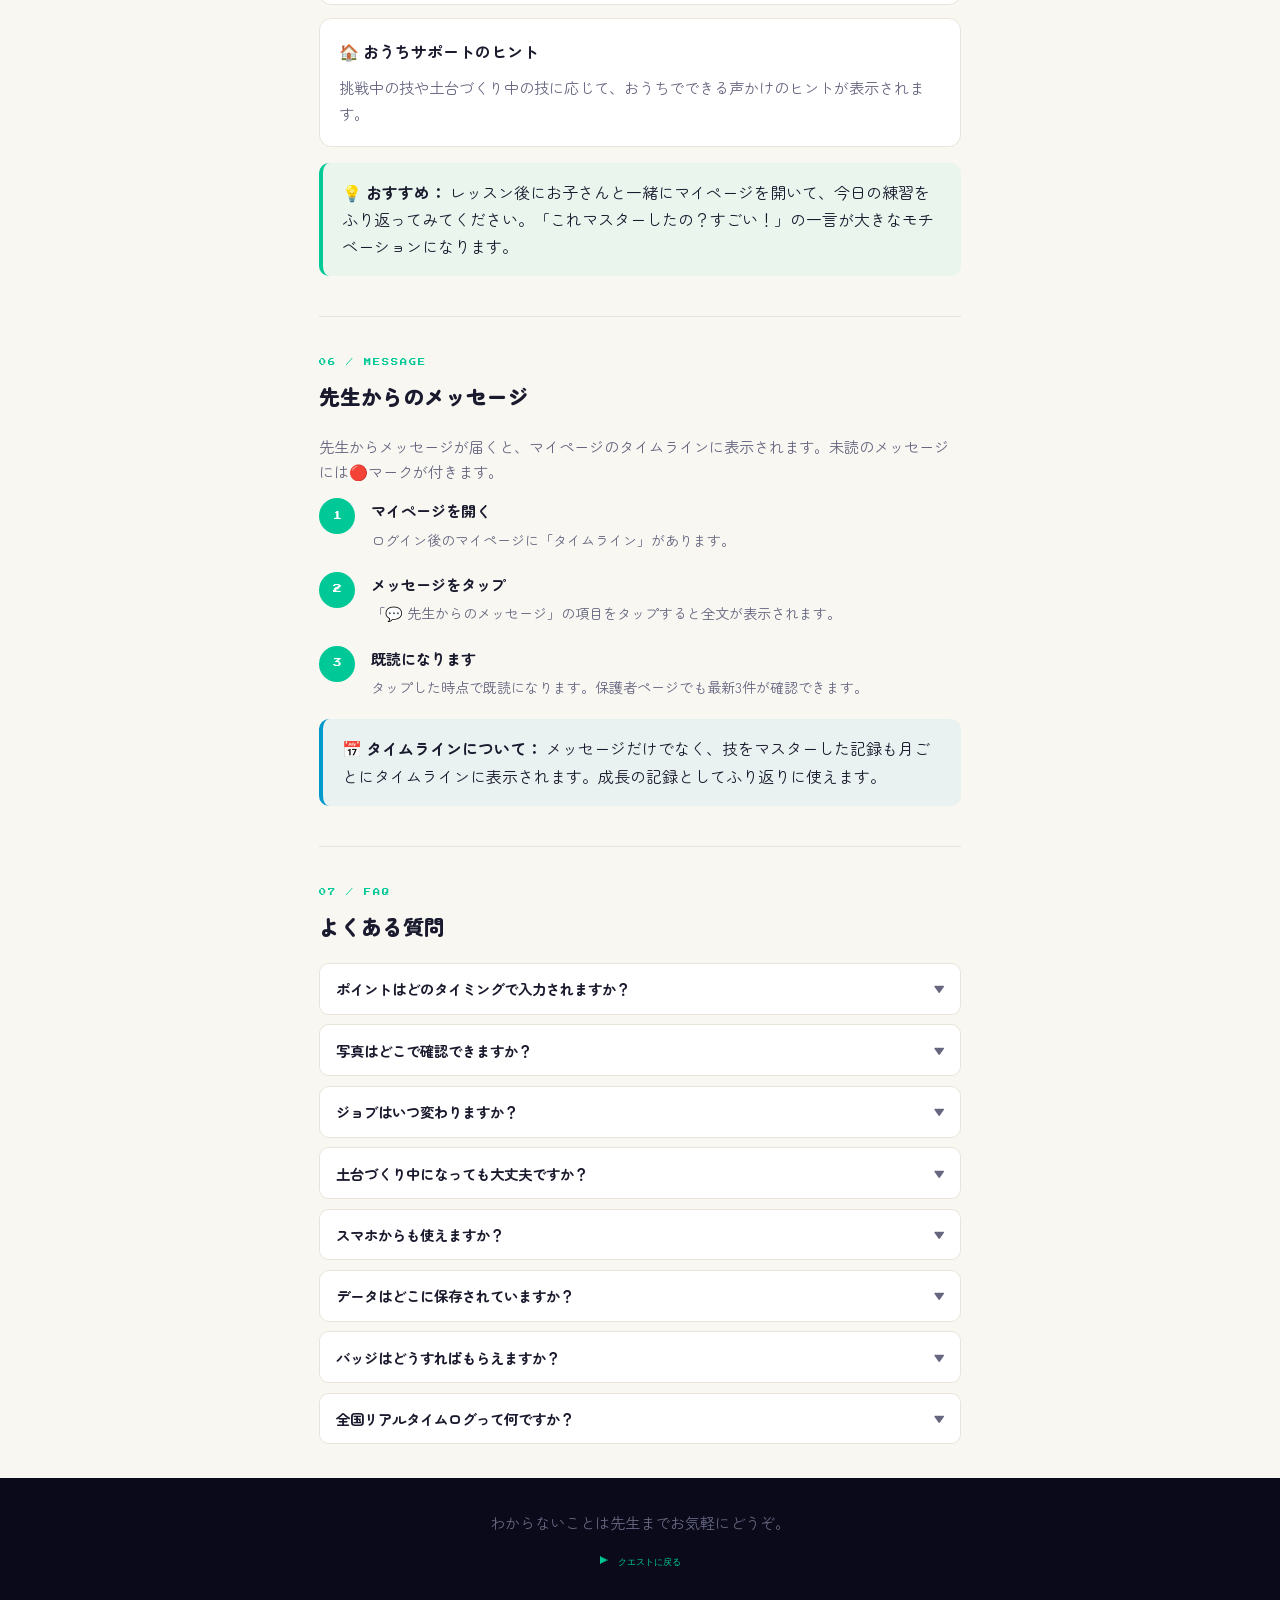
==== commit 3cd8f2cb: "Add files via upload" ====
--- a/guide.html
+++ b/guide.html
@@ -426,6 +426,40 @@
     <h2>ポイントとマスターの仕組み</h2>
     <p>毎月の練習テストで先生が評価を入力します。3回の試技（チャレンジ）をそれぞれ評価し、ポイントが加算されます。</p>
 
+    <h3>テストの方法</h3>
+    <div class="card">
+      <div style="display:flex;flex-direction:column;gap:.7rem;">
+        <div style="display:flex;align-items:flex-start;gap:.8rem;">
+          <div style="font-size:1.4rem;flex-shrink:0;">📅</div>
+          <div>
+            <div style="font-weight:700;font-size:.95rem;margin-bottom:.2rem;">月に1回（月末のレッスン）</div>
+            <div style="font-size:.88rem;color:var(--text2);">毎月末のレッスンでテストを実施します。</div>
+          </div>
+        </div>
+        <div style="display:flex;align-items:flex-start;gap:.8rem;">
+          <div style="font-size:1.4rem;flex-shrink:0;">👤</div>
+          <div>
+            <div style="font-weight:700;font-size:.95rem;margin-bottom:.2rem;">1人ずつ個別にテスト</div>
+            <div style="font-size:.88rem;color:var(--text2);">お子さん1人ひとりに先生がついて確認します。</div>
+          </div>
+        </div>
+        <div style="display:flex;align-items:flex-start;gap:.8rem;">
+          <div style="font-size:1.4rem;flex-shrink:0;">🔁</div>
+          <div>
+            <div style="font-weight:700;font-size:.95rem;margin-bottom:.2rem;">1技につき3回チャレンジ</div>
+            <div style="font-size:.88rem;color:var(--text2);">同じ技を3回試して、それぞれ⭐⭐⭐・⭐⭐・🌱で評価します。</div>
+          </div>
+        </div>
+        <div style="display:flex;align-items:flex-start;gap:.8rem;">
+          <div style="font-size:1.4rem;flex-shrink:0;">📝</div>
+          <div>
+            <div style="font-weight:700;font-size:.95rem;margin-bottom:.2rem;">テストできる技の数はその日による</div>
+            <div style="font-size:.88rem;color:var(--text2);">レッスンの進み具合によって、その日にテストできる技の種類数は変わります。焦らず積み上げていきましょう。</div>
+          </div>
+        </div>
+      </div>
+    </div>
+
     <h3>評価の種類</h3>
     <div class="rating-row">
       <div class="rating-item">
@@ -461,8 +495,30 @@
       <strong>累計10pt以上 かつ 最後の試技が⭐⭐⭐</strong> → マスター達成</p>
     </div>
 
+    <h3>具体的な例</h3>
+    <div class="card" style="margin-bottom:.8rem;">
+      <div class="sec-label" style="color:var(--accent);">✅ マスター達成の例（前転）</div>
+      <div style="font-size:.88rem;color:var(--text2);line-height:1.9;">
+        <strong style="color:var(--text);">5月のテスト：</strong>1回目⭐⭐（+1pt）、2回目⭐⭐（+1pt）、3回目⭐⭐⭐（+3pt）→ 累計5pt<br>
+        <strong style="color:var(--text);">6月のテスト：</strong>1回目⭐⭐⭐（+3pt）、2回目⭐⭐⭐（+3pt）、3回目⭐⭐（+1pt）→ 累計12pt<br>
+        <br>
+        累計10ptを超えており、かつ<strong style="color:var(--text);">10ptに到達したときの試技が⭐⭐⭐</strong>なので→ 🏆 <strong style="color:var(--accent);">マスター達成！</strong>
+      </div>
+    </div>
+    <div class="card">
+      <div class="sec-label" style="color:var(--pink);">❌ マスターにならない例</div>
+      <div style="font-size:.88rem;color:var(--text2);line-height:1.9;">
+        ⭐⭐（+1pt）を繰り返して累計10ptを超えても、<strong style="color:var(--text);">最後の試技が⭐⭐⭐でなければマスターになりません。</strong><br>
+        しっかり「できた！」と認められる試技でゴールする必要があります。
+      </div>
+    </div>
+
     <div class="highlight hl-gold">
-      <strong>🌱 土台づくりモードについて：</strong> 2ヶ月連続で全回🌱になった場合、その技は「土台づくり中」モードになります。ポイントはリセットされず、基礎練習に切り替えるサインです。
+      <strong>💡 ポイントのイメージ：</strong>ポイントは「練習の積み重ね」、⭐⭐⭐は「本番で決めた証」です。両方揃ってはじめてマスターになります。
+    </div>
+
+    <div class="highlight hl-gold">
+      <strong>🌱 土台づくりモードについて：</strong> 2ヶ月連続で全回🌱になった場合、その技は「土台づくり中」モードになります。基礎をじっくり固めていくサインです。
     </div>
 
     <h3>ポイントの見方</h3>
@@ -521,11 +577,14 @@
     </div>
 
     <h3>バッジ・称号について</h3>
-    <p>続けた期間や習得した技の数に応じてバッジが自動でもらえます。先生から「あいさつ名人」「あきらめない心」などの姿勢バッジがもらえることもあります。</p>
+    <p>続けた期間や習得した技の数に応じてバッジが自動でもらえます。先生から「あいさつ名人」などの姿勢バッジがもらえることもあります。登録時に入会年を入力することで、継続バッジが正しく付与されます。</p>
     <div style="display:flex;flex-wrap:wrap;gap:.4rem;margin-top:.5rem;">
       <span class="tag tag-gold">🗓️ 3ヶ月の冒険者</span>
       <span class="tag tag-gold">🌟 半年の勇者</span>
       <span class="tag tag-gold">👑 1年の伝説</span>
+      <span class="tag tag-gold">💫 2年の探究者</span>
+      <span class="tag tag-gold">🔥 3年の猛者</span>
+      <span class="tag tag-gold">🐉 5年の覇者</span>
       <span class="tag tag-blue">⚔️ チャレンジャー</span>
       <span class="tag tag-blue">🏅 初マスター</span>
       <span class="tag tag-green">👋 あいさつ名人</span>
@@ -615,7 +674,7 @@
 
     <div class="faq-item">
       <button class="faq-q" onclick="toggleFaq(this)">土台づくり中になっても大丈夫ですか？</button>
-      <div class="faq-a">大丈夫です。「土台づくり中」は先生からの「基礎をじっくり固めましょう」というサインです。ポイントはリセットされず、段階的に取り組んでいきます。</div>
+      <div class="faq-a">大丈夫です。「土台づくり中」は先生からの「基礎をじっくり固めましょう」というサインです。段階的に取り組んでいきます。</div>
     </div>
 
     <div class="faq-item">
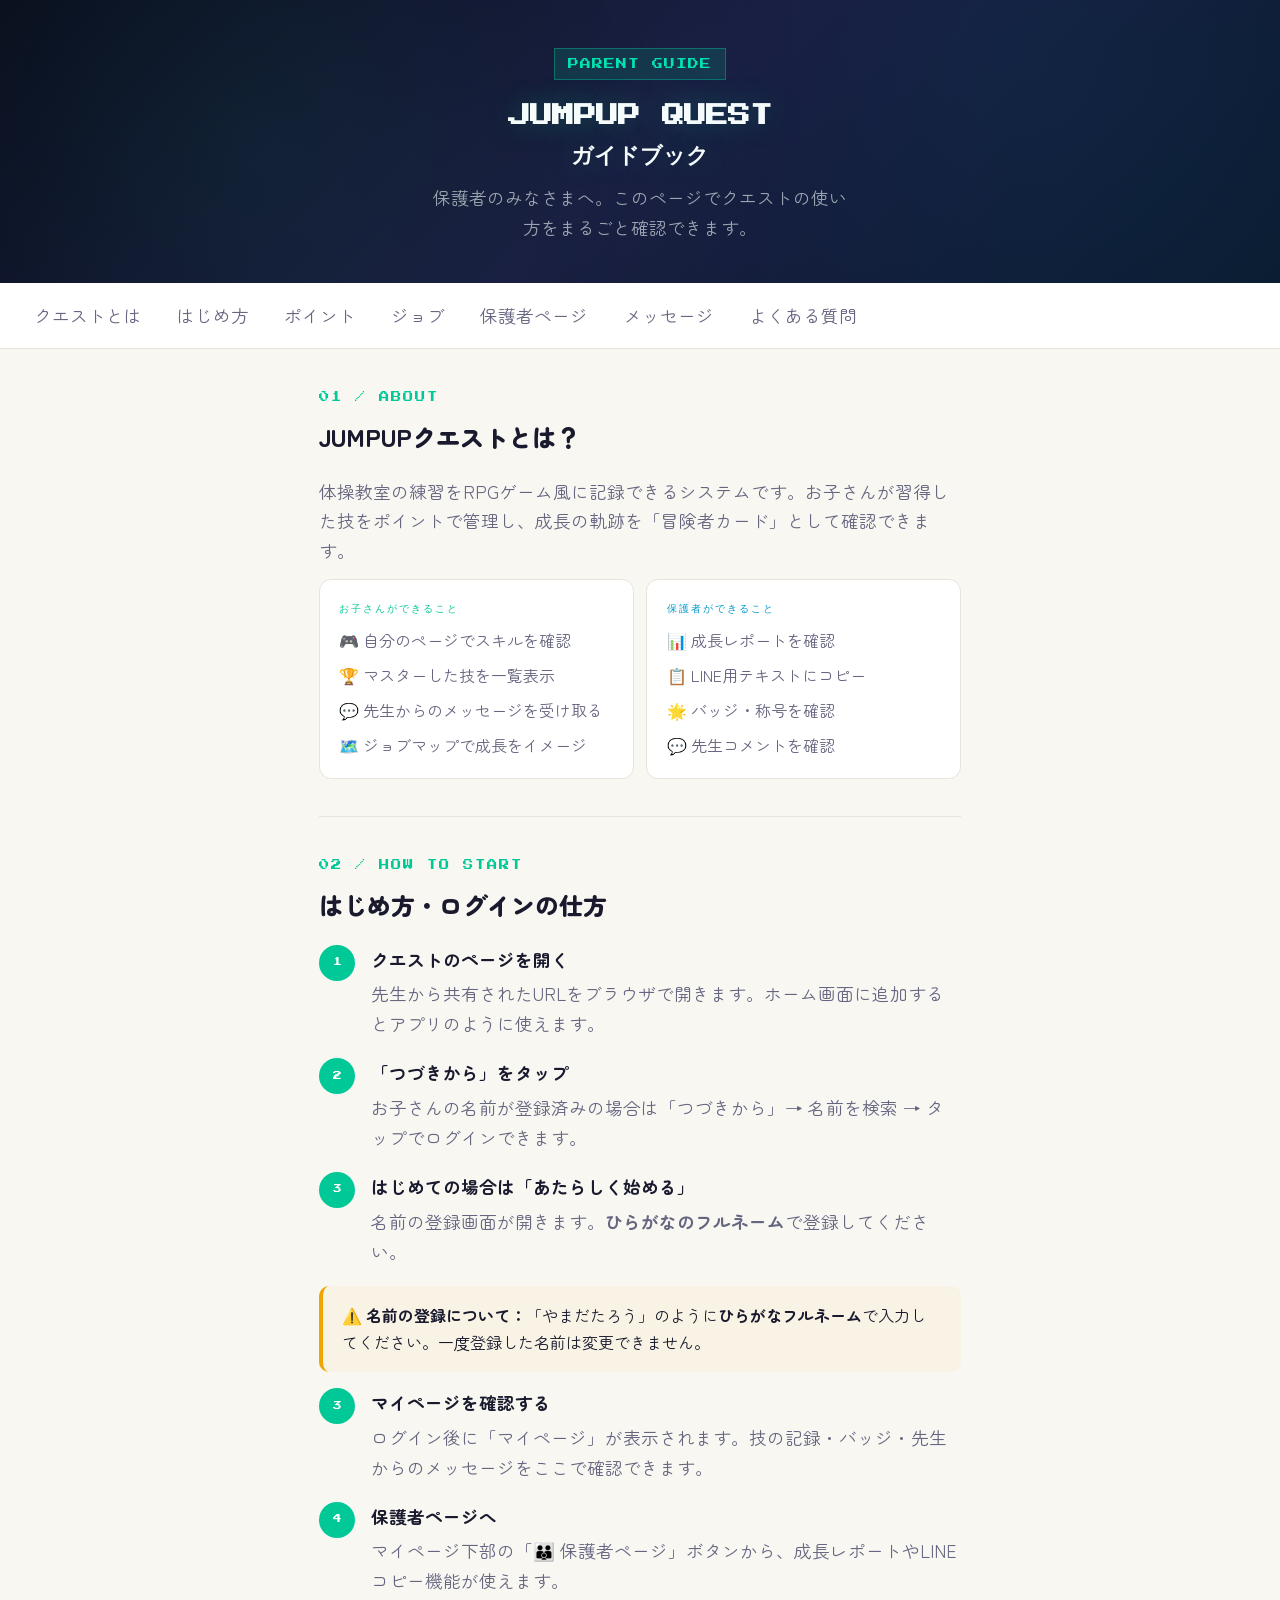
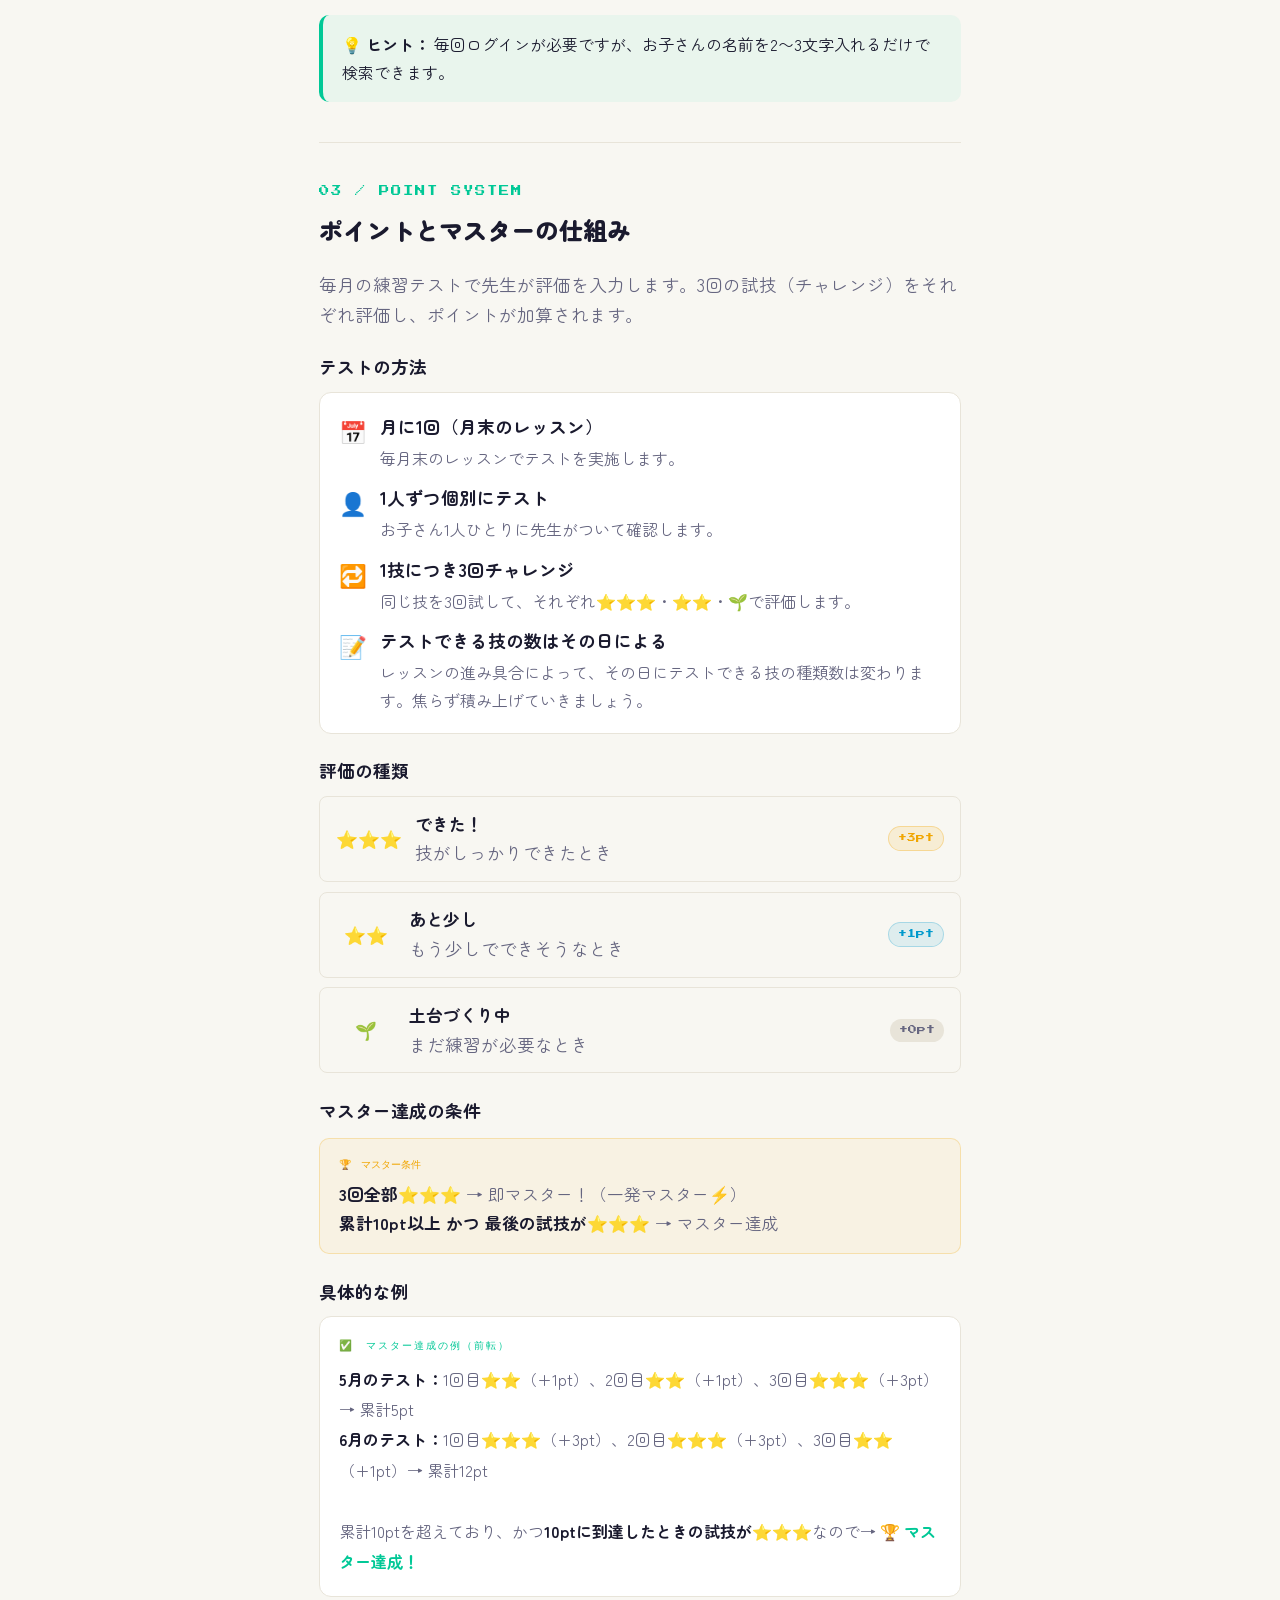
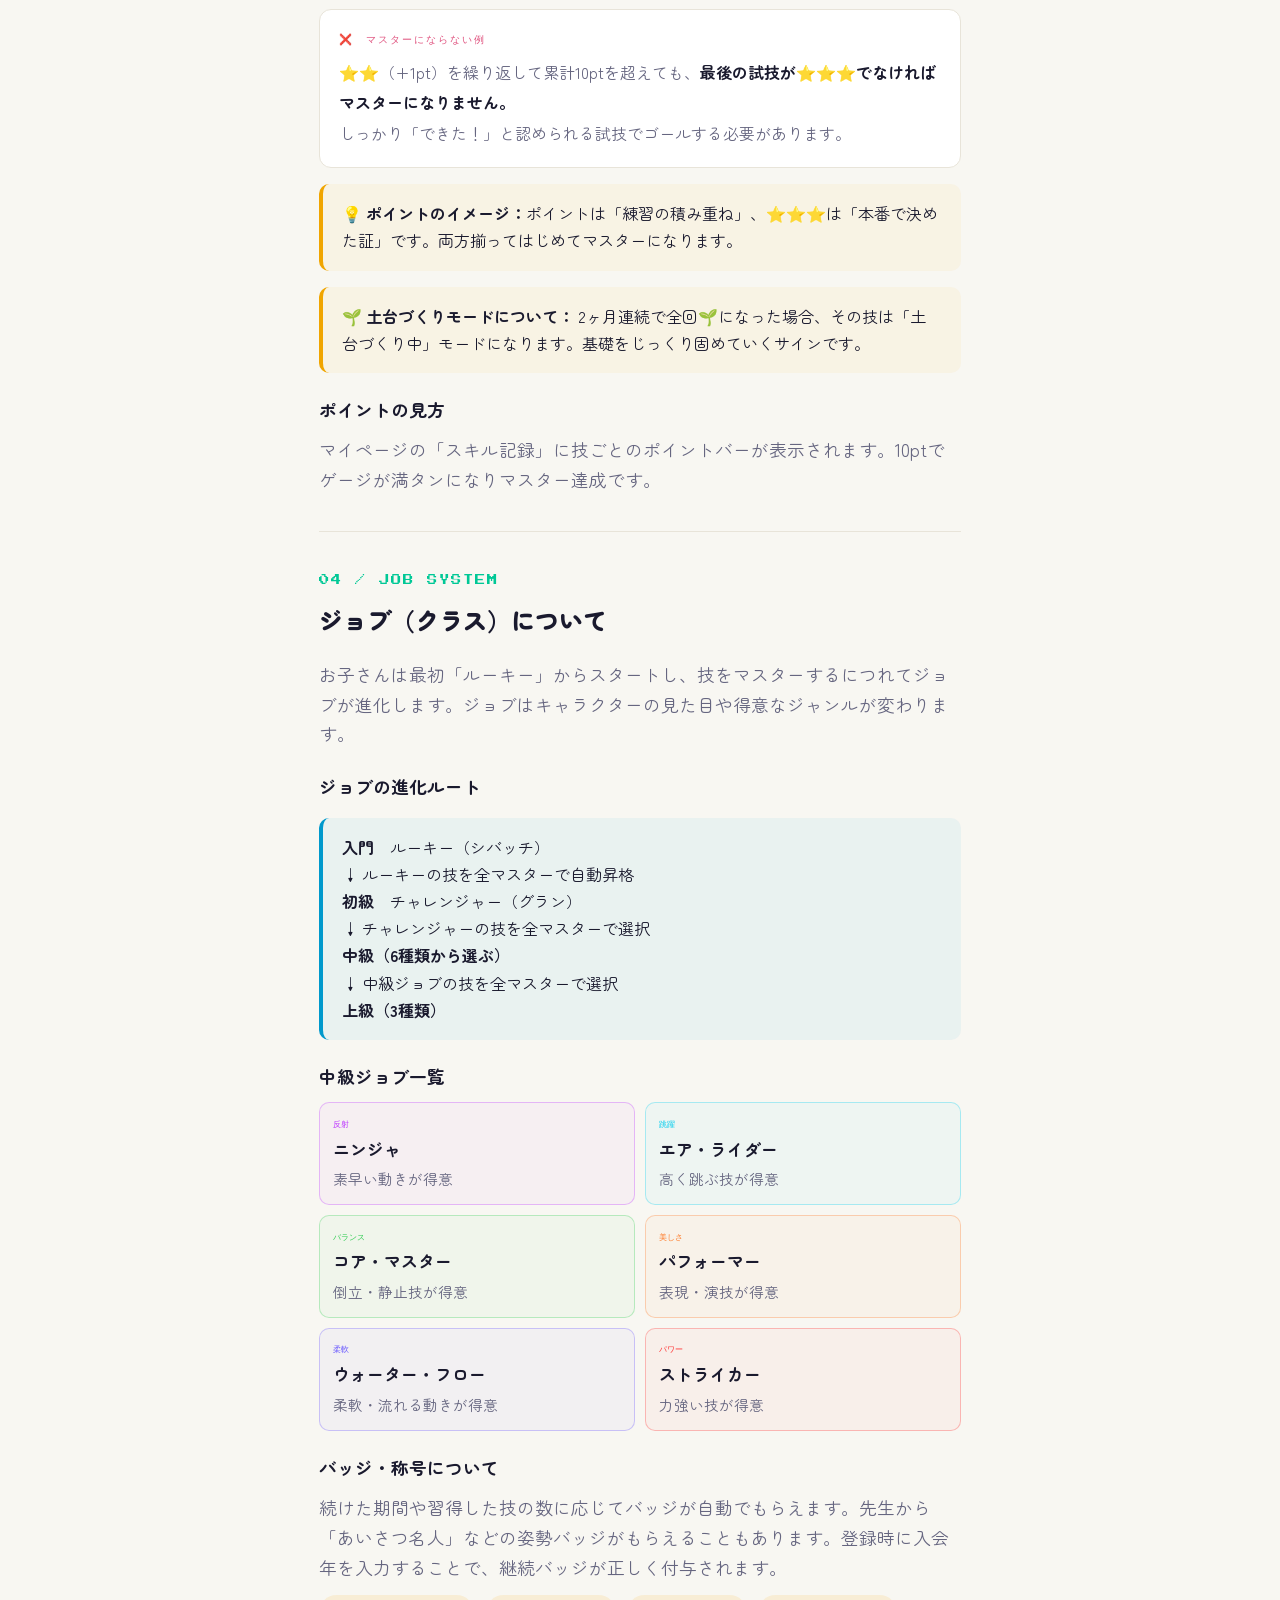
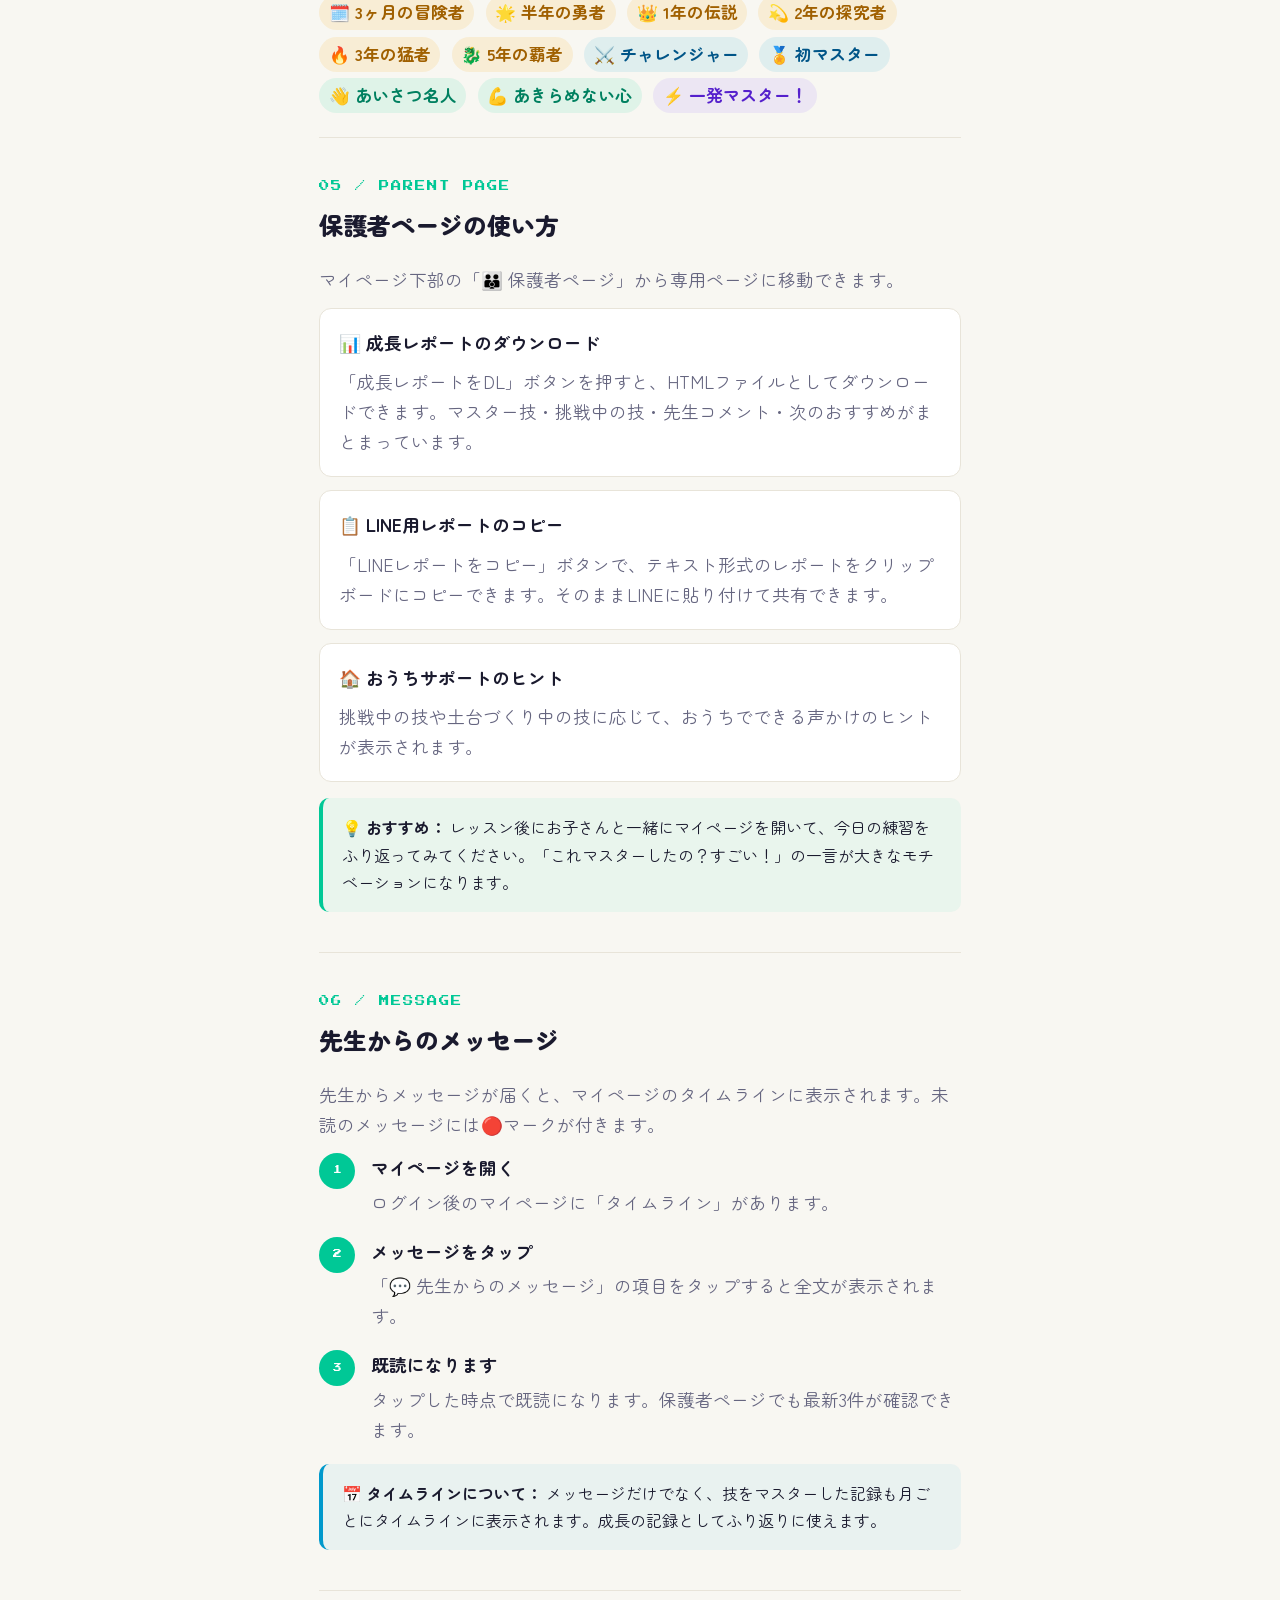
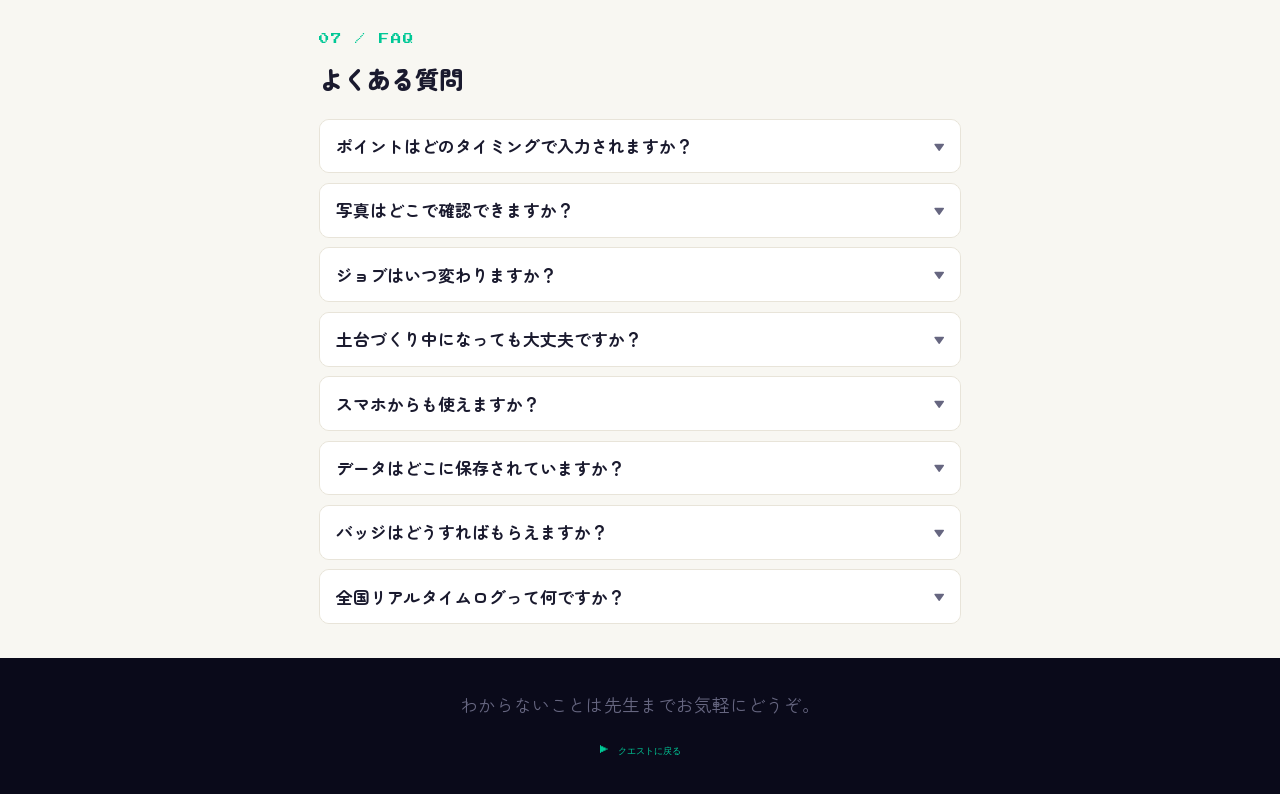
==== commit 1ee91696: "Add files via upload" ====
--- a/guide.html
+++ b/guide.html
@@ -51,7 +51,7 @@
   border: 1px solid rgba(0,200,150,.4);
   color: #00e5b0;
   font-family: 'Press Start 2P', monospace;
-  font-size: .5rem;
+  font-size: .68rem;
   padding: .35rem .8rem;
   margin-bottom: 1.2rem;
   letter-spacing: 1px;
@@ -66,7 +66,7 @@
 }
 .hero-sub {
   color: rgba(255,255,255,.6);
-  font-size: .95rem;
+  font-size: 1.1rem;
   max-width: 420px;
   margin: 0 auto;
 }
@@ -88,7 +88,7 @@
 .toc a {
   text-decoration: none;
   color: var(--text2);
-  font-size: .8rem;
+  font-size: 1.1rem;
   white-space: nowrap;
   padding: .3rem .6rem;
   border-radius: 20px;
@@ -107,24 +107,24 @@
 
 .sec-label {
   font-family: 'Press Start 2P', monospace;
-  font-size: .45rem;
+  font-size: .65rem;
   color: var(--accent);
   letter-spacing: 2px;
   margin-bottom: .6rem;
 }
 h2 {
-  font-size: 1.3rem;
+  font-size: 1.5rem;
   font-weight: 900;
   margin-bottom: 1.2rem;
   color: var(--text);
 }
 h3 {
-  font-size: 1rem;
+  font-size: 1.1rem;
   font-weight: 700;
   margin: 1.4rem 0 .6rem;
   color: var(--text);
 }
-p { font-size: .95rem; color: var(--text2); margin-bottom: .8rem; }
+p { font-size: 1.1rem; color: var(--text2); margin-bottom: .8rem; }
 p strong { color: var(--text); font-weight: 700; }
 
 /* カード */
@@ -163,8 +163,8 @@
   justify-content: center;
 }
 .step-body { flex: 1; }
-.step-title { font-weight: 700; font-size: .95rem; margin-bottom: .3rem; }
-.step-desc { font-size: .88rem; color: var(--text2); }
+.step-title { font-weight: 700; font-size: 1.1rem; margin-bottom: .3rem; }
+.step-desc { font-size: 1.1rem; color: var(--text2); }
 
 /* 評価バッジ */
 .rating-row {
@@ -187,8 +187,8 @@
   text-align: center;
 }
 .rating-info { flex: 1; }
-.rating-label { font-weight: 700; font-size: .9rem; }
-.rating-desc { font-size: .82rem; color: var(--text2); }
+.rating-label { font-weight: 700; font-size: 1.05rem; }
+.rating-desc { font-size: 1.1rem; color: var(--text2); }
 .rating-pt {
   font-family: 'Press Start 2P', monospace;
   font-size: .55rem;
@@ -212,11 +212,11 @@
 }
 .job-card .jc-tag {
   font-family: 'Press Start 2P', monospace;
-  font-size: .3rem;
+  font-size: .52rem;
   margin-bottom: .3rem;
 }
-.job-card .jc-name { font-weight: 700; font-size: .9rem; margin-bottom: .2rem; }
-.job-card .jc-desc { font-size: .78rem; color: var(--text2); }
+.job-card .jc-name { font-weight: 700; font-size: 1.05rem; margin-bottom: .2rem; }
+.job-card .jc-desc { font-size: .92rem; color: var(--text2); }
 
 /* ハイライトボックス */
 .highlight {
@@ -244,7 +244,7 @@
   padding: .9rem 1rem;
   text-align: left;
   font-family: 'Zen Maru Gothic', sans-serif;
-  font-size: .9rem;
+  font-size: 1.05rem;
   font-weight: 700;
   color: var(--text);
   cursor: pointer;
@@ -264,7 +264,7 @@
 .faq-a {
   display: none;
   padding: .8rem 1rem 1rem;
-  font-size: .88rem;
+  font-size: 1.1rem;
   color: var(--text2);
   background: var(--bg);
   line-height: 1.8;
@@ -277,7 +277,7 @@
   color: rgba(255,255,255,.5);
   text-align: center;
   padding: 2rem 1rem;
-  font-size: .8rem;
+  font-size: 1.1rem;
 }
 footer a {
   color: var(--accent);
@@ -289,7 +289,7 @@
 /* タグ */
 .tag {
   display: inline-block;
-  font-size: .75rem;
+  font-size: 1.05rem;
   padding: .2rem .6rem;
   border-radius: 20px;
   font-weight: 700;
@@ -310,7 +310,7 @@
 }
 .master-rule .mr-title {
   font-family: 'Press Start 2P', monospace;
-  font-size: .42rem;
+  font-size: .62rem;
   color: var(--gold);
   margin-bottom: .5rem;
 }
@@ -347,7 +347,7 @@
     <div class="card-row">
       <div class="card">
         <div class="sec-label" style="color:var(--accent);">お子さんができること</div>
-        <ul style="font-size:.88rem;color:var(--text2);list-style:none;display:flex;flex-direction:column;gap:.5rem;">
+        <ul style="font-size:1rem;color:var(--text2);list-style:none;display:flex;flex-direction:column;gap:.5rem;">
           <li>🎮 自分のページでスキルを確認</li>
           <li>🏆 マスターした技を一覧表示</li>
           <li>💬 先生からのメッセージを受け取る</li>
@@ -356,7 +356,7 @@
       </div>
       <div class="card">
         <div class="sec-label" style="color:var(--accent2);">保護者ができること</div>
-        <ul style="font-size:.88rem;color:var(--text2);list-style:none;display:flex;flex-direction:column;gap:.5rem;">
+        <ul style="font-size:1rem;color:var(--text2);list-style:none;display:flex;flex-direction:column;gap:.5rem;">
           <li>📊 成長レポートを確認</li>
           <li>📋 LINE用テキストにコピー</li>
           <li>🌟 バッジ・称号を確認</li>
@@ -432,29 +432,29 @@
         <div style="display:flex;align-items:flex-start;gap:.8rem;">
           <div style="font-size:1.4rem;flex-shrink:0;">📅</div>
           <div>
-            <div style="font-weight:700;font-size:.95rem;margin-bottom:.2rem;">月に1回（月末のレッスン）</div>
-            <div style="font-size:.88rem;color:var(--text2);">毎月末のレッスンでテストを実施します。</div>
+            <div style="font-weight:700;font-size:1.1rem;margin-bottom:.2rem;">月に1回（月末のレッスン）</div>
+            <div style="font-size:1rem;color:var(--text2);">毎月末のレッスンでテストを実施します。</div>
           </div>
         </div>
         <div style="display:flex;align-items:flex-start;gap:.8rem;">
           <div style="font-size:1.4rem;flex-shrink:0;">👤</div>
           <div>
-            <div style="font-weight:700;font-size:.95rem;margin-bottom:.2rem;">1人ずつ個別にテスト</div>
-            <div style="font-size:.88rem;color:var(--text2);">お子さん1人ひとりに先生がついて確認します。</div>
+            <div style="font-weight:700;font-size:1.1rem;margin-bottom:.2rem;">1人ずつ個別にテスト</div>
+            <div style="font-size:1rem;color:var(--text2);">お子さん1人ひとりに先生がついて確認します。</div>
           </div>
         </div>
         <div style="display:flex;align-items:flex-start;gap:.8rem;">
           <div style="font-size:1.4rem;flex-shrink:0;">🔁</div>
           <div>
-            <div style="font-weight:700;font-size:.95rem;margin-bottom:.2rem;">1技につき3回チャレンジ</div>
-            <div style="font-size:.88rem;color:var(--text2);">同じ技を3回試して、それぞれ⭐⭐⭐・⭐⭐・🌱で評価します。</div>
+            <div style="font-weight:700;font-size:1.1rem;margin-bottom:.2rem;">1技につき3回チャレンジ</div>
+            <div style="font-size:1rem;color:var(--text2);">同じ技を3回試して、それぞれ⭐⭐⭐・⭐⭐・🌱で評価します。</div>
           </div>
         </div>
         <div style="display:flex;align-items:flex-start;gap:.8rem;">
           <div style="font-size:1.4rem;flex-shrink:0;">📝</div>
           <div>
-            <div style="font-weight:700;font-size:.95rem;margin-bottom:.2rem;">テストできる技の数はその日による</div>
-            <div style="font-size:.88rem;color:var(--text2);">レッスンの進み具合によって、その日にテストできる技の種類数は変わります。焦らず積み上げていきましょう。</div>
+            <div style="font-weight:700;font-size:1.1rem;margin-bottom:.2rem;">テストできる技の数はその日による</div>
+            <div style="font-size:1rem;color:var(--text2);">レッスンの進み具合によって、その日にテストできる技の種類数は変わります。焦らず積み上げていきましょう。</div>
           </div>
         </div>
       </div>
@@ -491,14 +491,14 @@
     <h3>マスター達成の条件</h3>
     <div class="master-rule">
       <div class="mr-title">🏆 マスター条件</div>
-      <p style="margin:0;font-size:.9rem;"><strong>3回全部⭐⭐⭐</strong> → 即マスター！（一発マスター⚡）<br>
+      <p style="margin:0;font-size:1.05rem;"><strong>3回全部⭐⭐⭐</strong> → 即マスター！（一発マスター⚡）<br>
       <strong>累計10pt以上 かつ 最後の試技が⭐⭐⭐</strong> → マスター達成</p>
     </div>
 
     <h3>具体的な例</h3>
     <div class="card" style="margin-bottom:.8rem;">
       <div class="sec-label" style="color:var(--accent);">✅ マスター達成の例（前転）</div>
-      <div style="font-size:.88rem;color:var(--text2);line-height:1.9;">
+      <div style="font-size:1rem;color:var(--text2);line-height:1.9;">
         <strong style="color:var(--text);">5月のテスト：</strong>1回目⭐⭐（+1pt）、2回目⭐⭐（+1pt）、3回目⭐⭐⭐（+3pt）→ 累計5pt<br>
         <strong style="color:var(--text);">6月のテスト：</strong>1回目⭐⭐⭐（+3pt）、2回目⭐⭐⭐（+3pt）、3回目⭐⭐（+1pt）→ 累計12pt<br>
         <br>
@@ -507,7 +507,7 @@
     </div>
     <div class="card">
       <div class="sec-label" style="color:var(--pink);">❌ マスターにならない例</div>
-      <div style="font-size:.88rem;color:var(--text2);line-height:1.9;">
+      <div style="font-size:1rem;color:var(--text2);line-height:1.9;">
         ⭐⭐（+1pt）を繰り返して累計10ptを超えても、<strong style="color:var(--text);">最後の試技が⭐⭐⭐でなければマスターになりません。</strong><br>
         しっかり「できた！」と認められる試技でゴールする必要があります。
       </div>
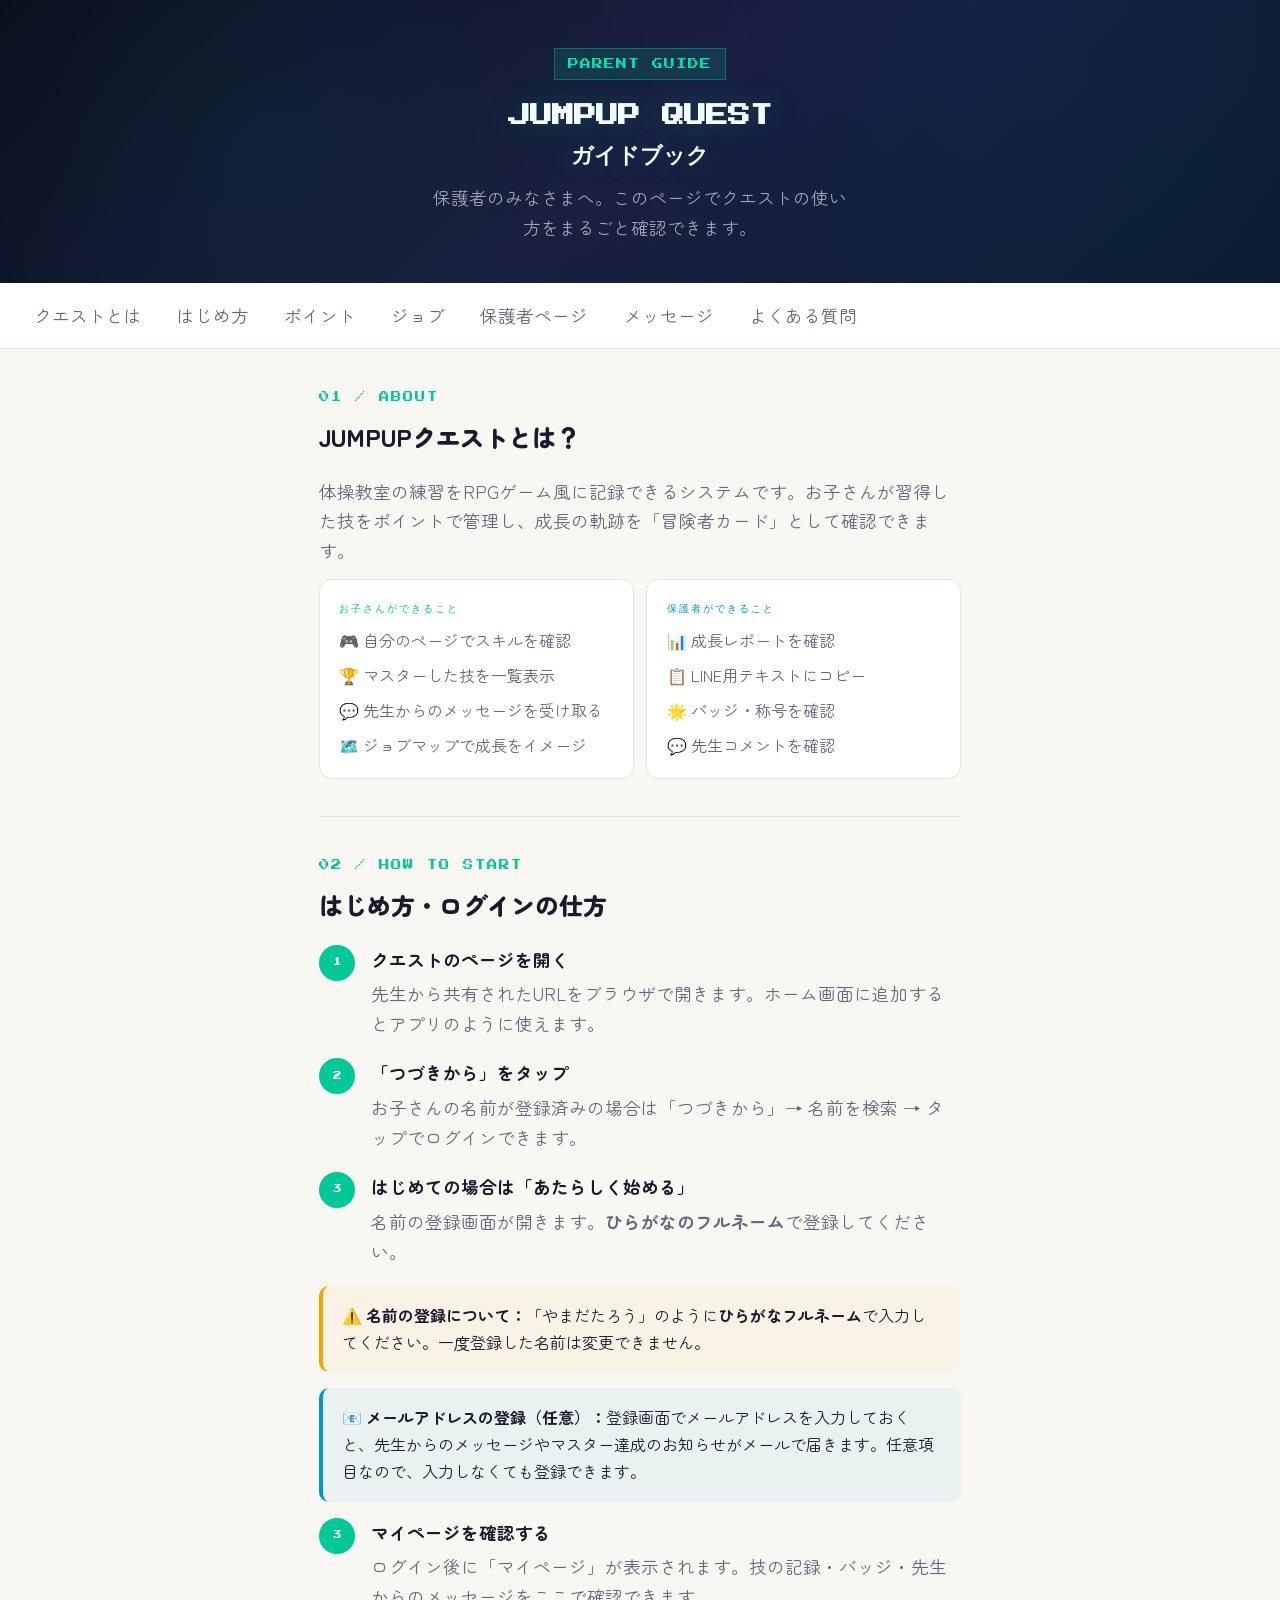
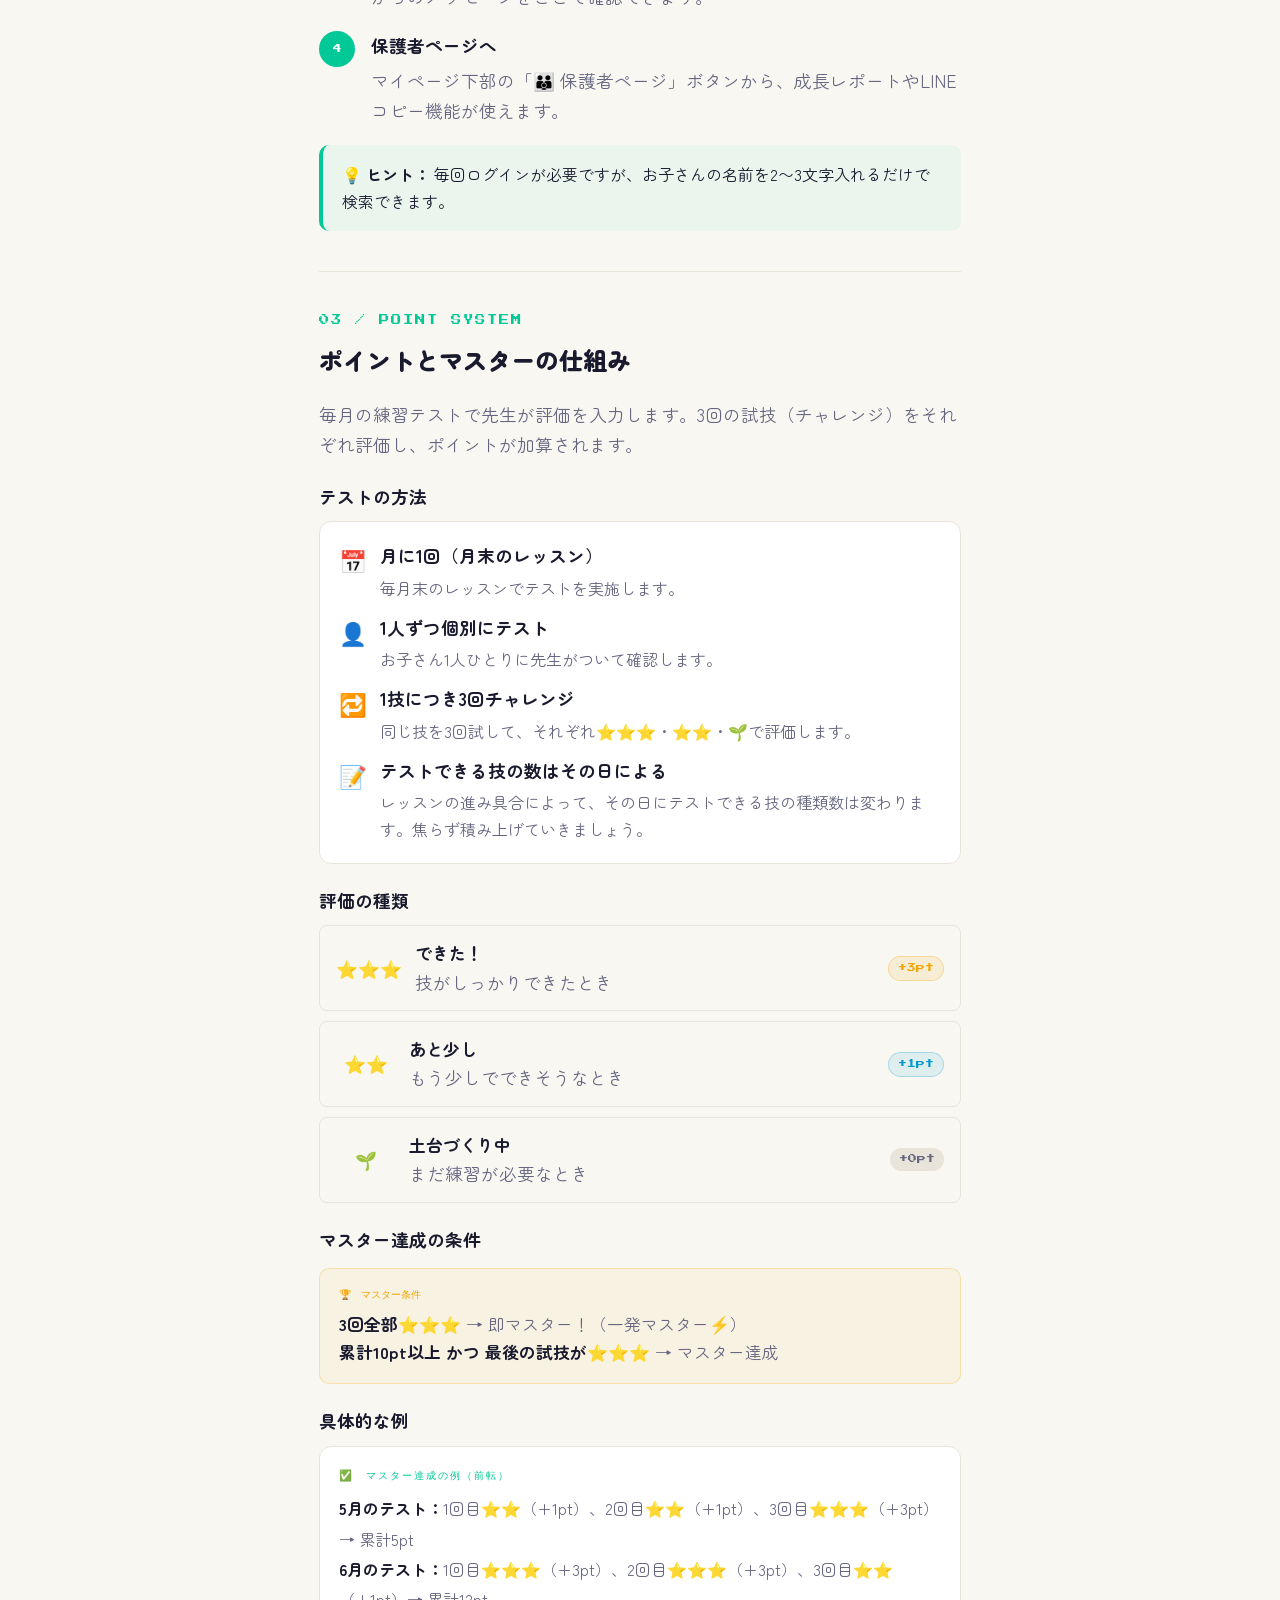
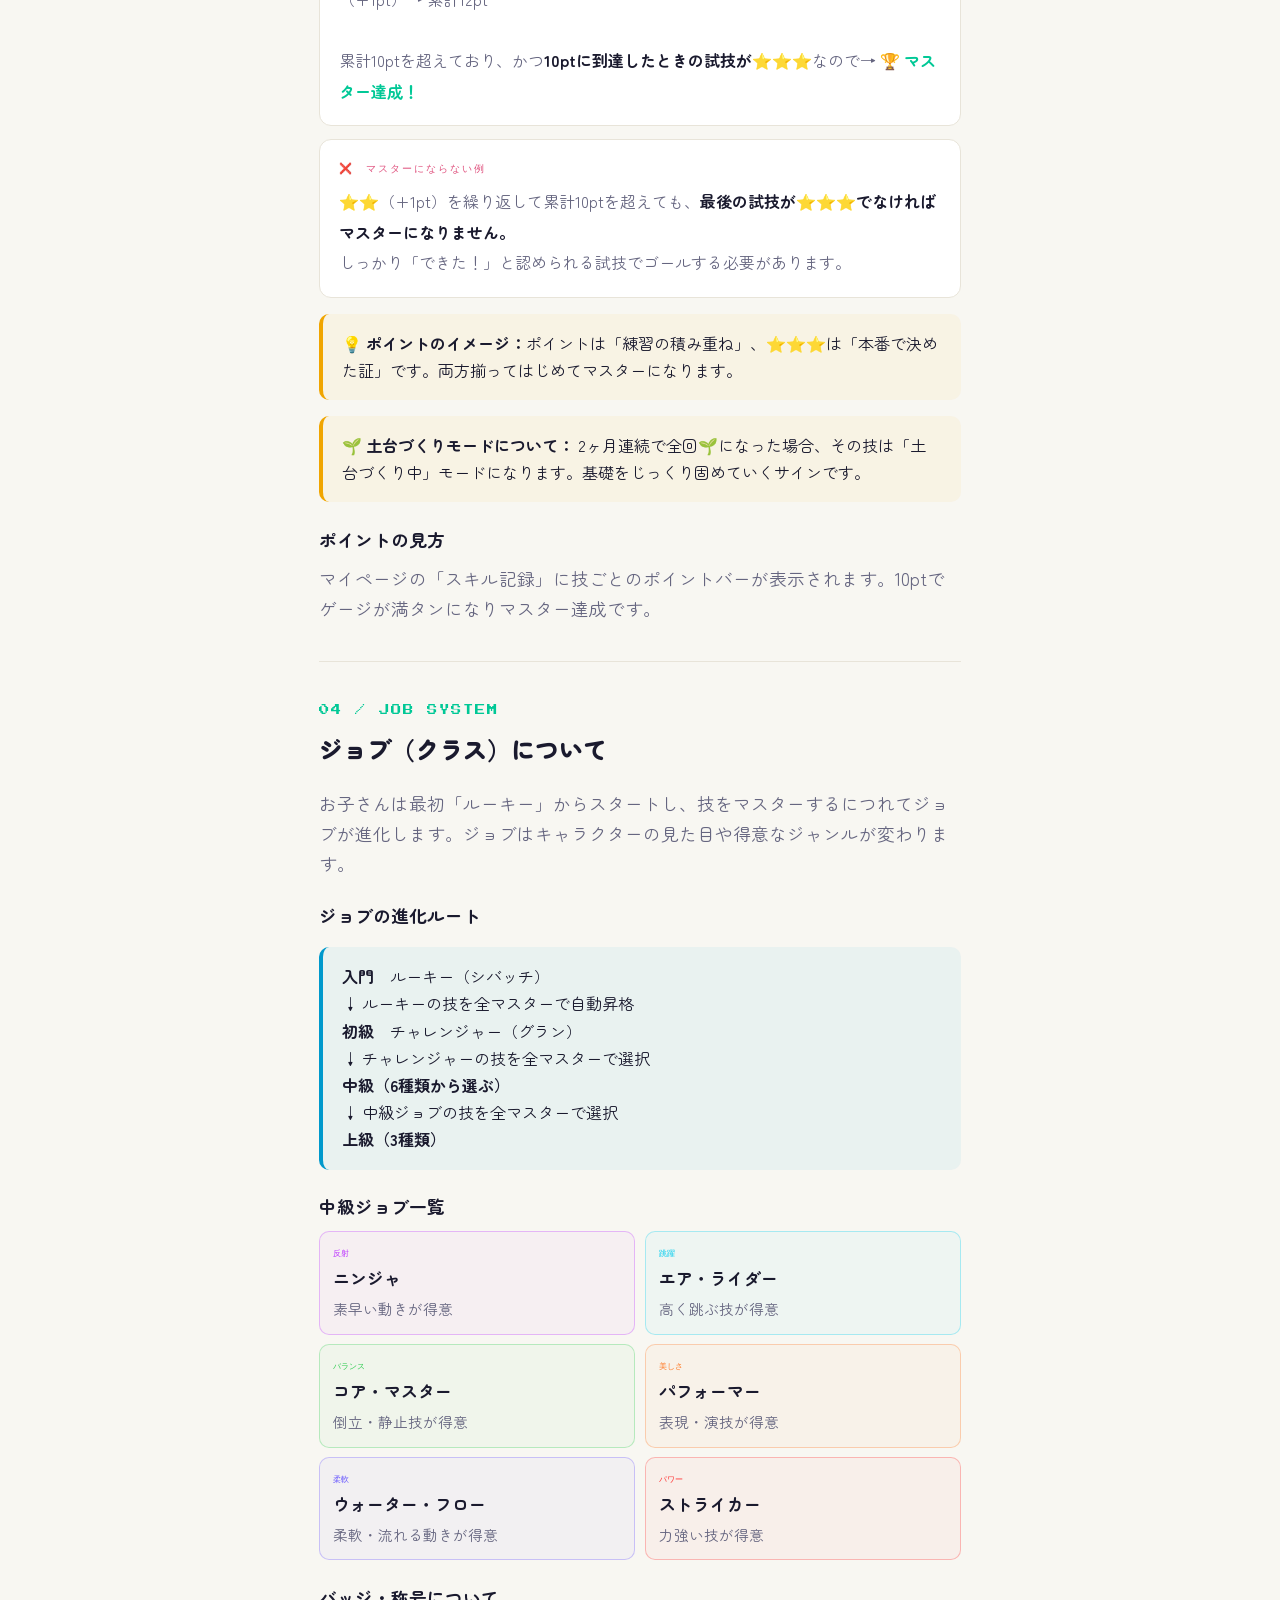
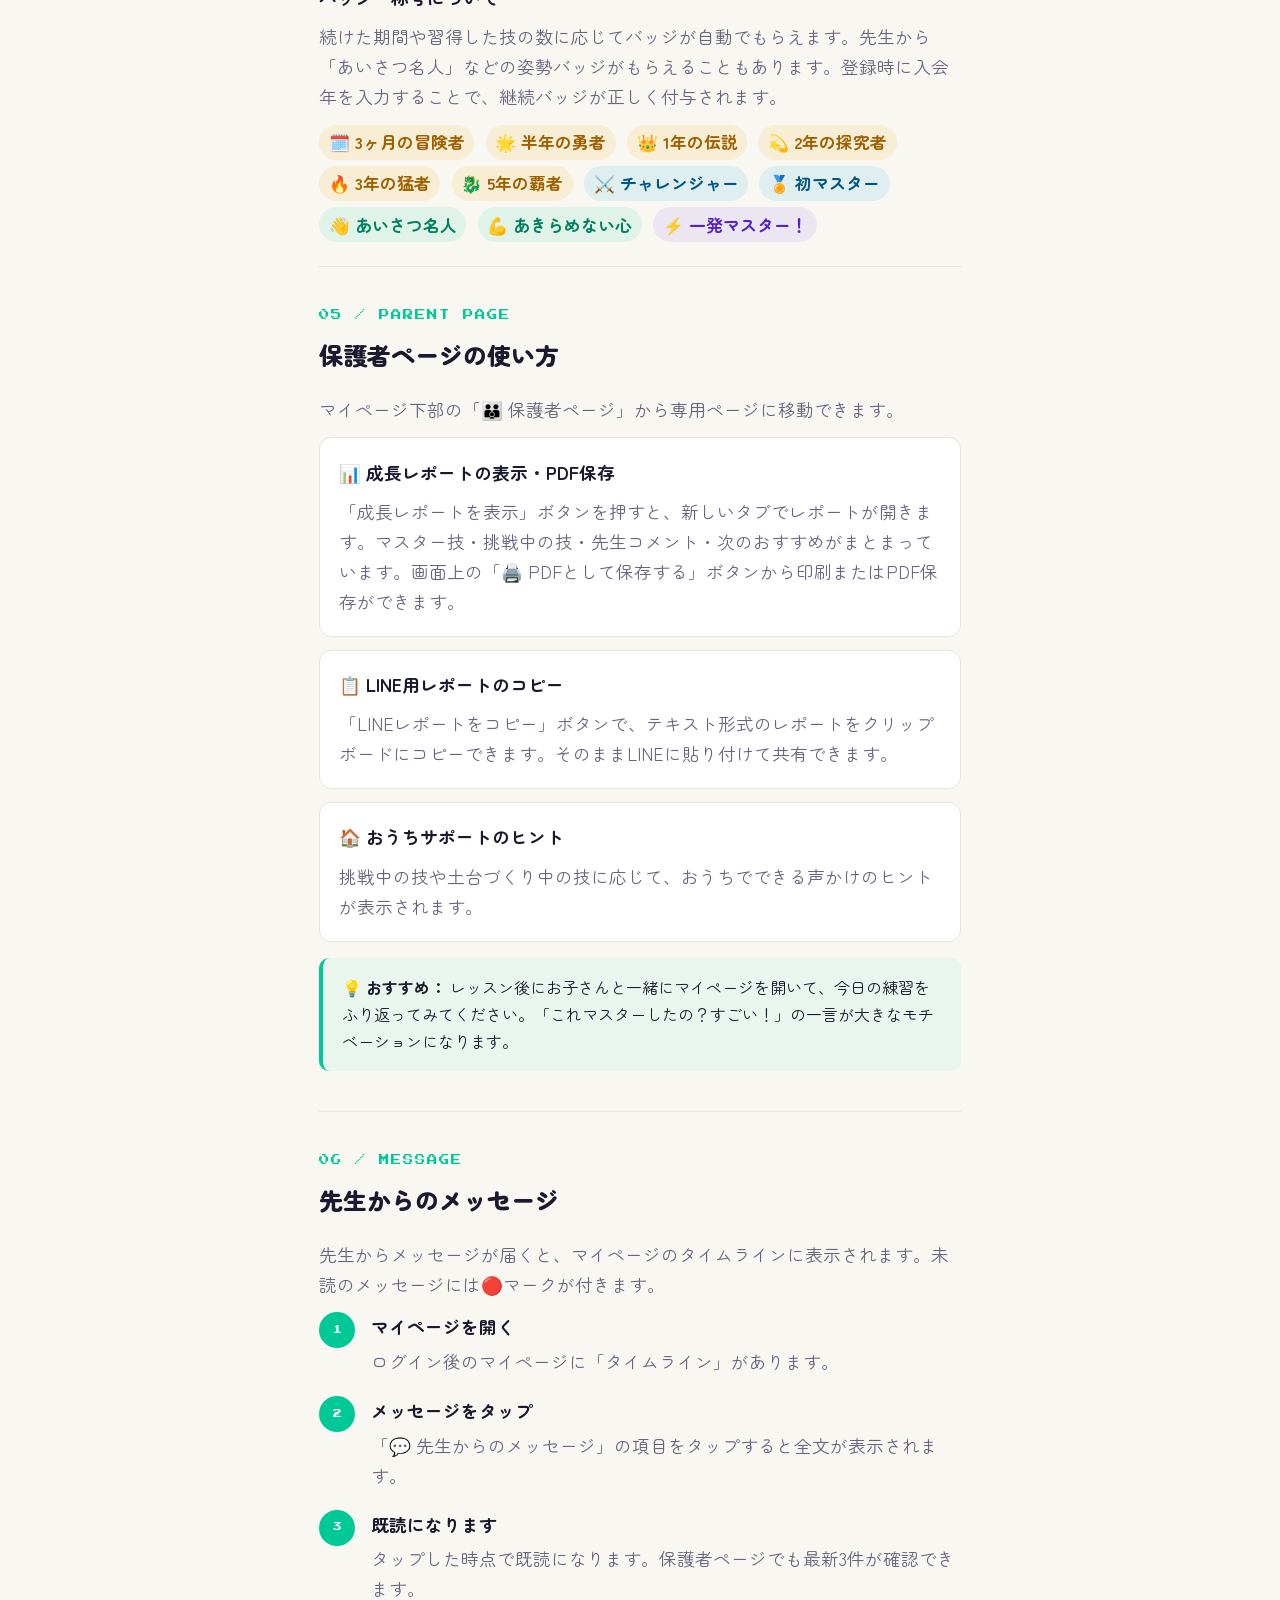
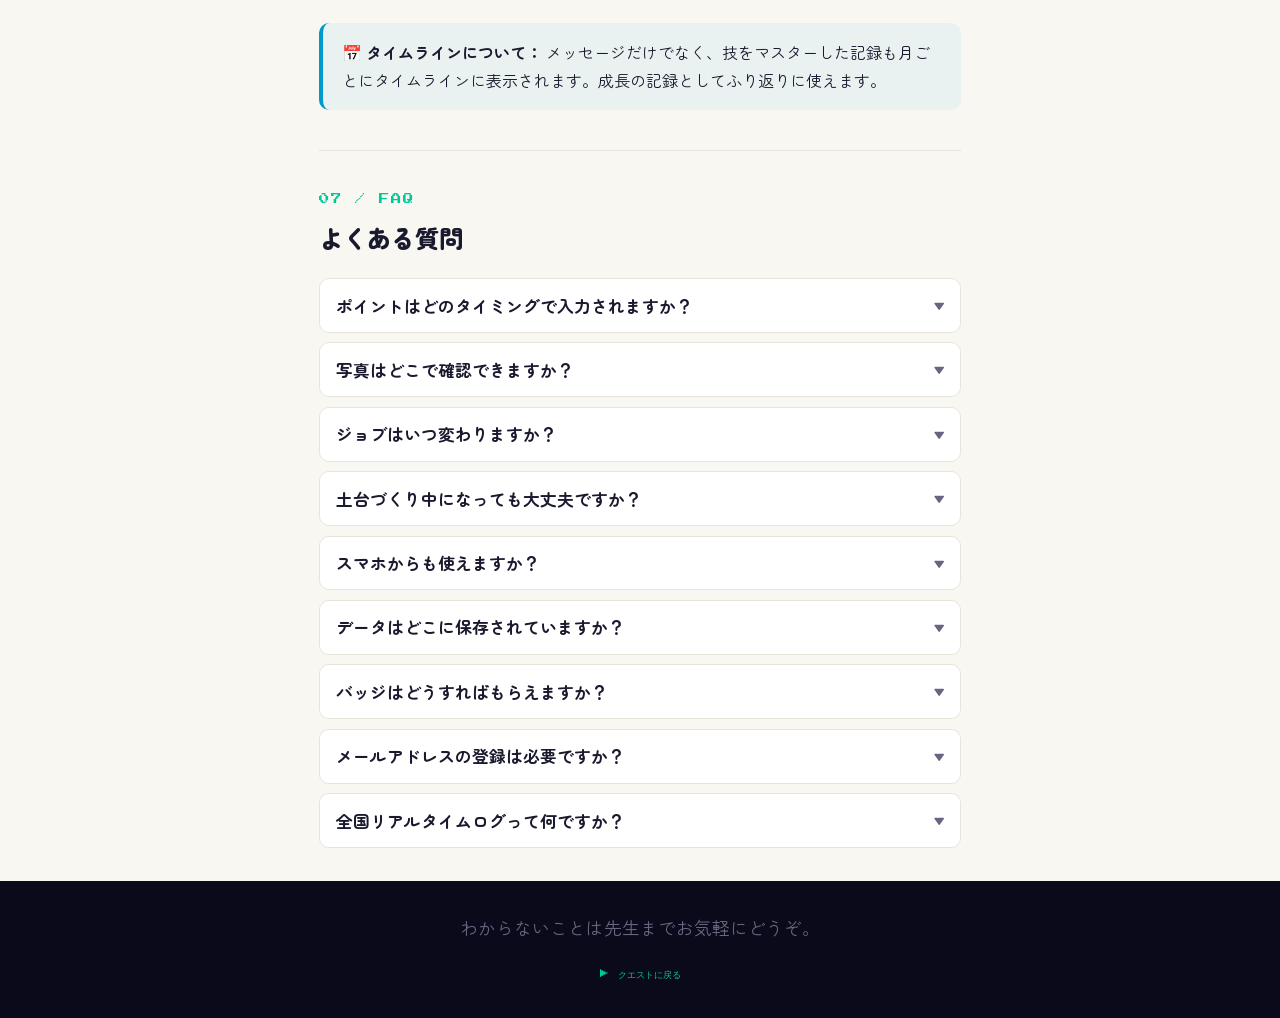
==== commit c6da7c18: "Add files via upload" ====
--- a/guide.html
+++ b/guide.html
@@ -397,6 +397,10 @@
 
     <div class="highlight hl-gold">
       <strong>⚠️ 名前の登録について：</strong>「やまだたろう」のように<strong>ひらがなフルネーム</strong>で入力してください。一度登録した名前は変更できません。
+    </div>
+
+    <div class="highlight hl-blue">
+      <strong>📧 メールアドレスの登録（任意）：</strong>登録画面でメールアドレスを入力しておくと、先生からのメッセージやマスター達成のお知らせがメールで届きます。任意項目なので、入力しなくても登録できます。
     </div>
 
     <div class="step">
@@ -600,8 +604,8 @@
     <p>マイページ下部の「👪 保護者ページ」から専用ページに移動できます。</p>
 
     <div class="card" style="margin-bottom:.8rem;">
-      <h3 style="margin-top:0;">📊 成長レポートのダウンロード</h3>
-      <p style="margin-bottom:0;">「成長レポートをDL」ボタンを押すと、HTMLファイルとしてダウンロードできます。マスター技・挑戦中の技・先生コメント・次のおすすめがまとまっています。</p>
+      <h3 style="margin-top:0;">📊 成長レポートの表示・PDF保存</h3>
+      <p style="margin-bottom:0;">「成長レポートを表示」ボタンを押すと、新しいタブでレポートが開きます。マスター技・挑戦中の技・先生コメント・次のおすすめがまとまっています。画面上の「🖨️ PDFとして保存する」ボタンから印刷またはPDF保存ができます。</p>
     </div>
 
     <div class="card" style="margin-bottom:.8rem;">
@@ -693,6 +697,11 @@
     </div>
 
     <div class="faq-item">
+      <button class="faq-q" onclick="toggleFaq(this)">メールアドレスの登録は必要ですか？</button>
+      <div class="faq-a">任意項目です。登録しておくと、先生からのメッセージやマスター達成時にメールでお知らせが届きます。登録しなくてもクエストはご利用いただけます。後から変更したい場合は先生にご連絡ください。</div>
+    </div>
+
+    <div class="faq-item">
       <button class="faq-q" onclick="toggleFaq(this)">全国リアルタイムログって何ですか？</button>
       <div class="faq-a">全国のJUMPUPクエスト受講者が技をマスターすると、タイトル画面に「〇〇さんが△△をマスター！」とリアルタイムで表示されます。みんなで盛り上がれる機能です。</div>
     </div>
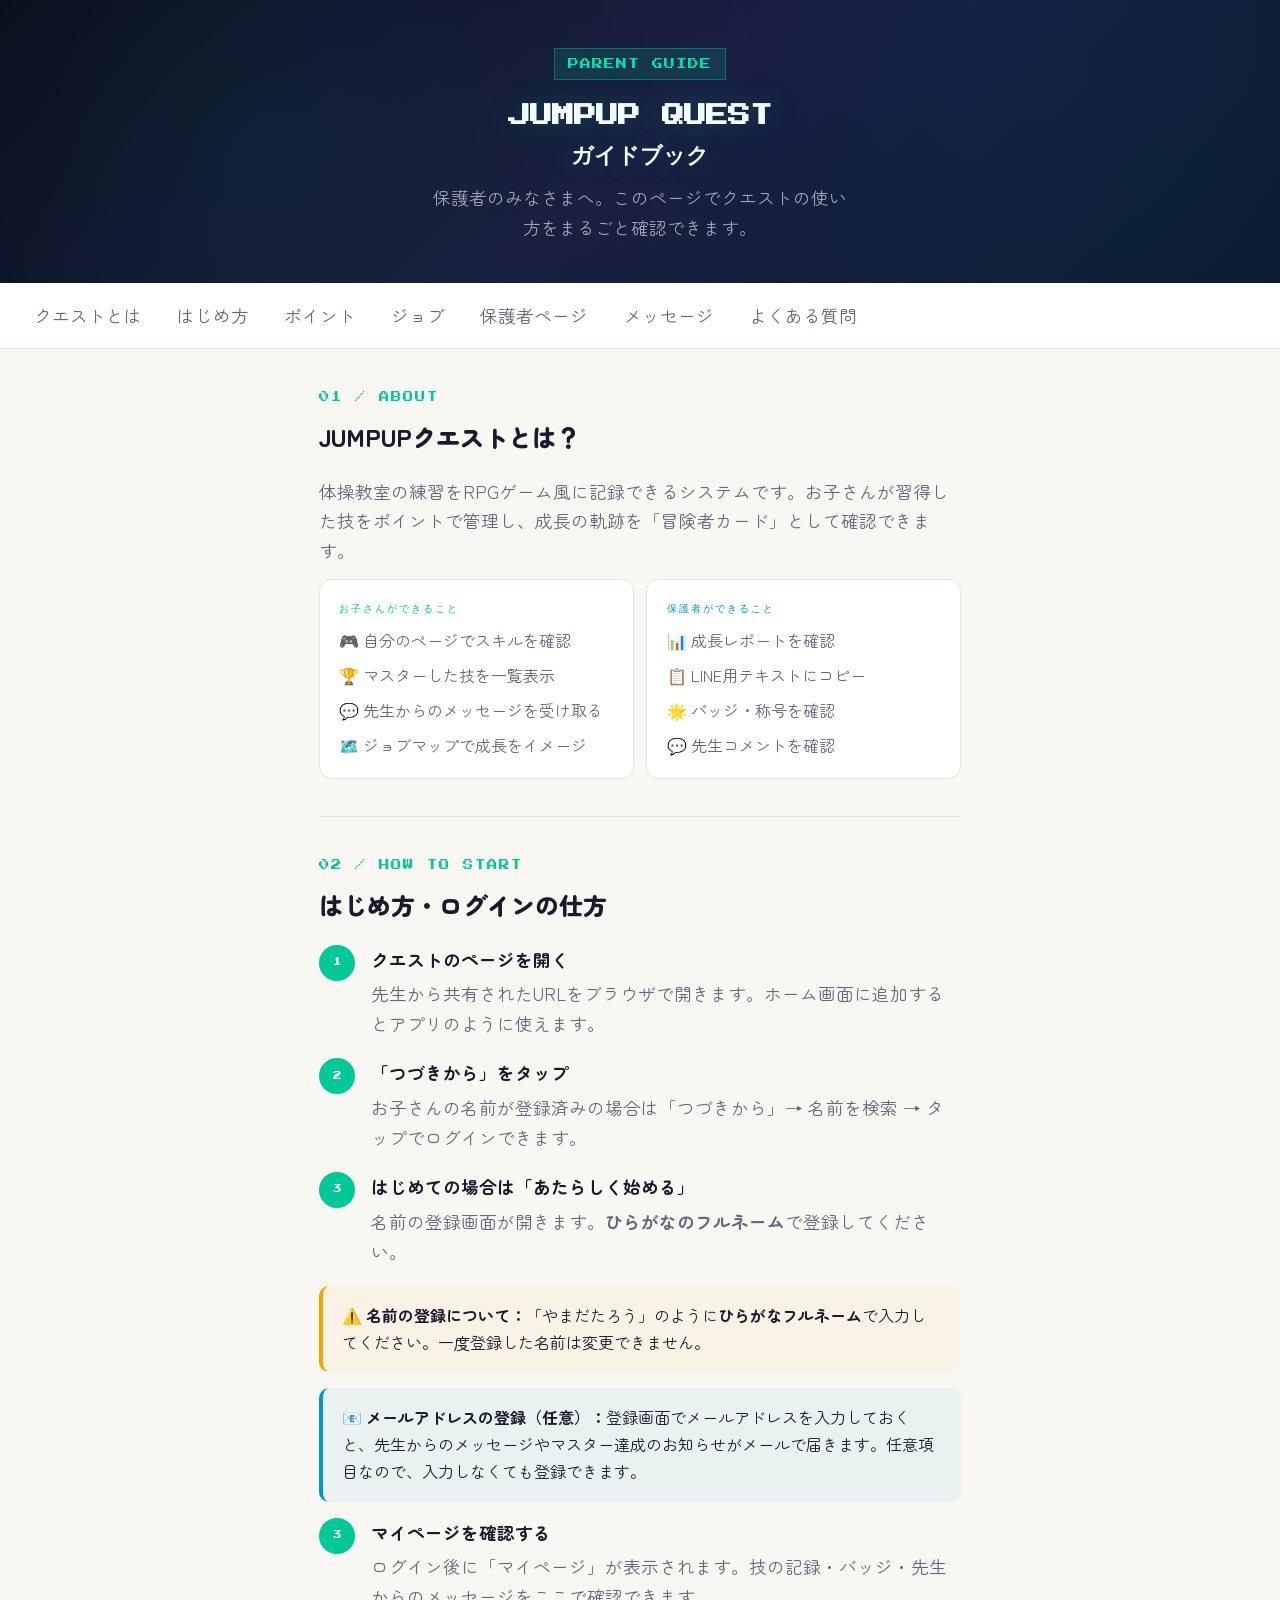
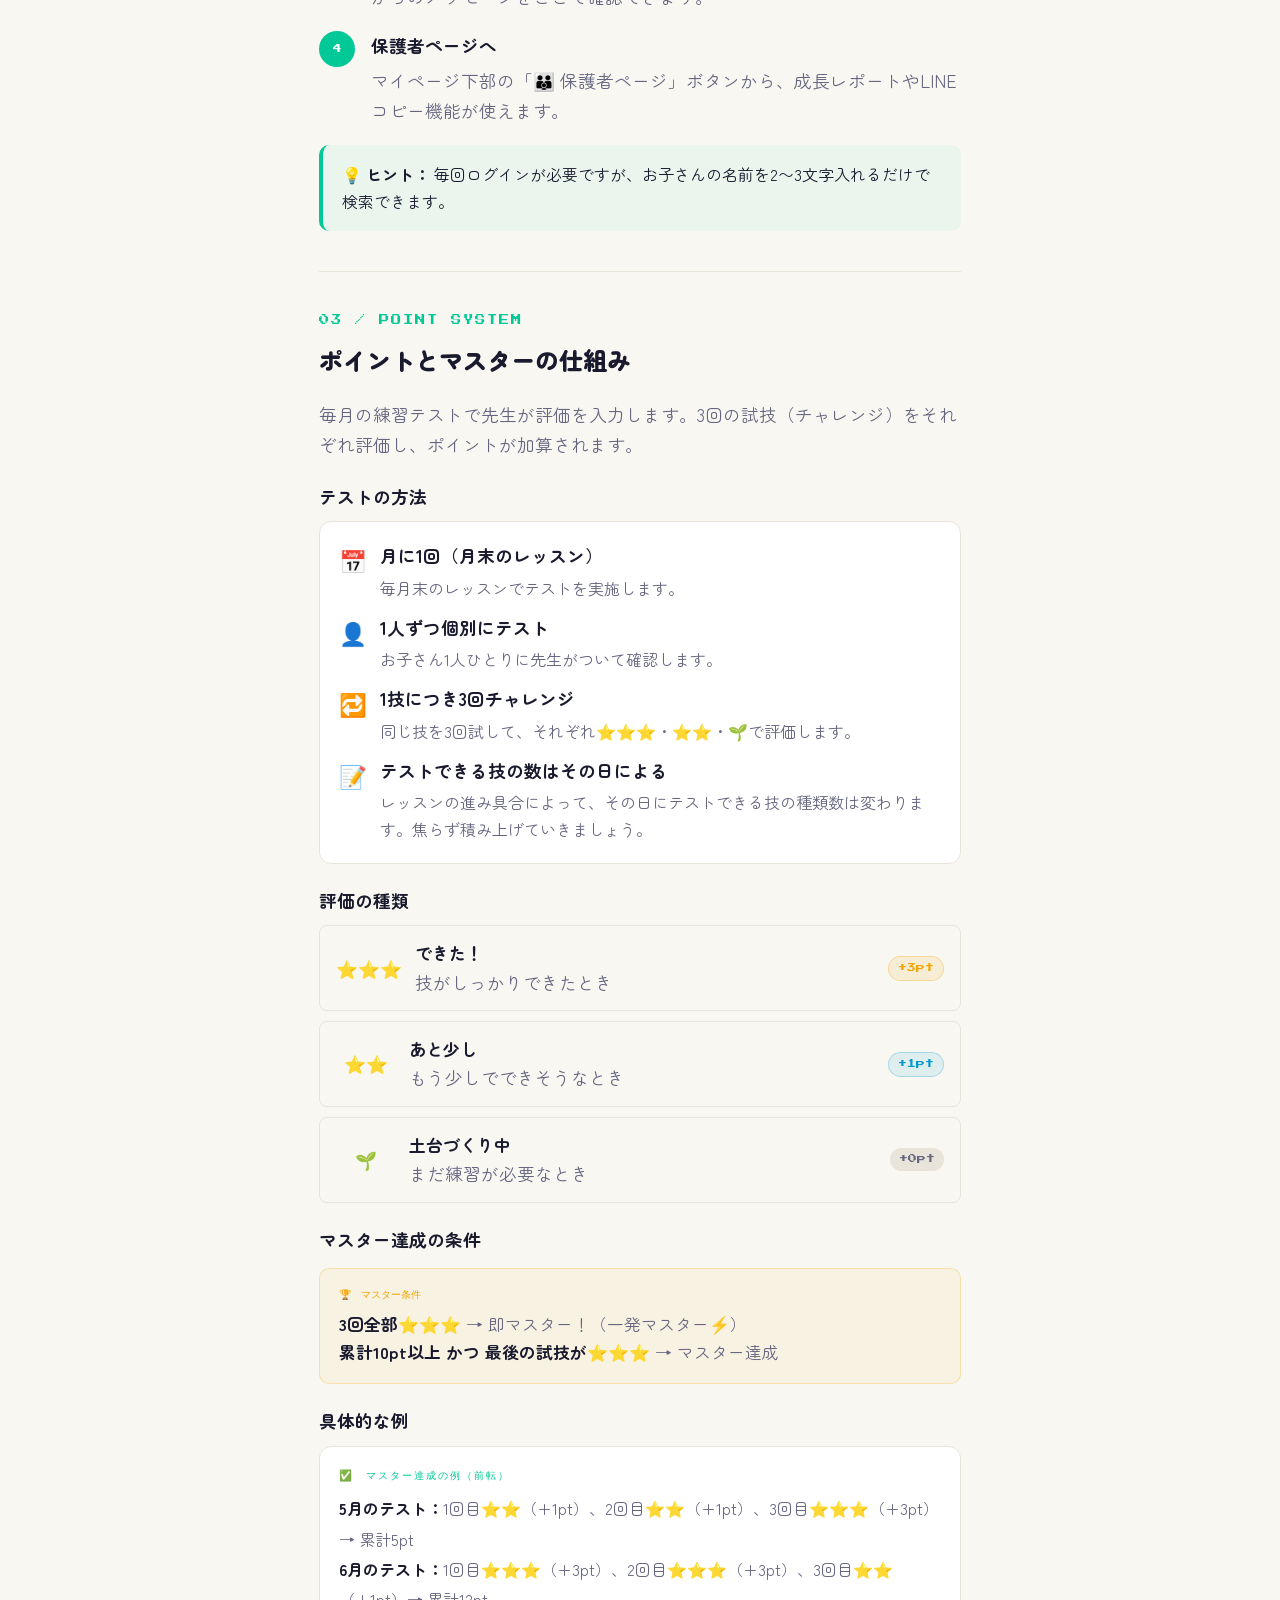
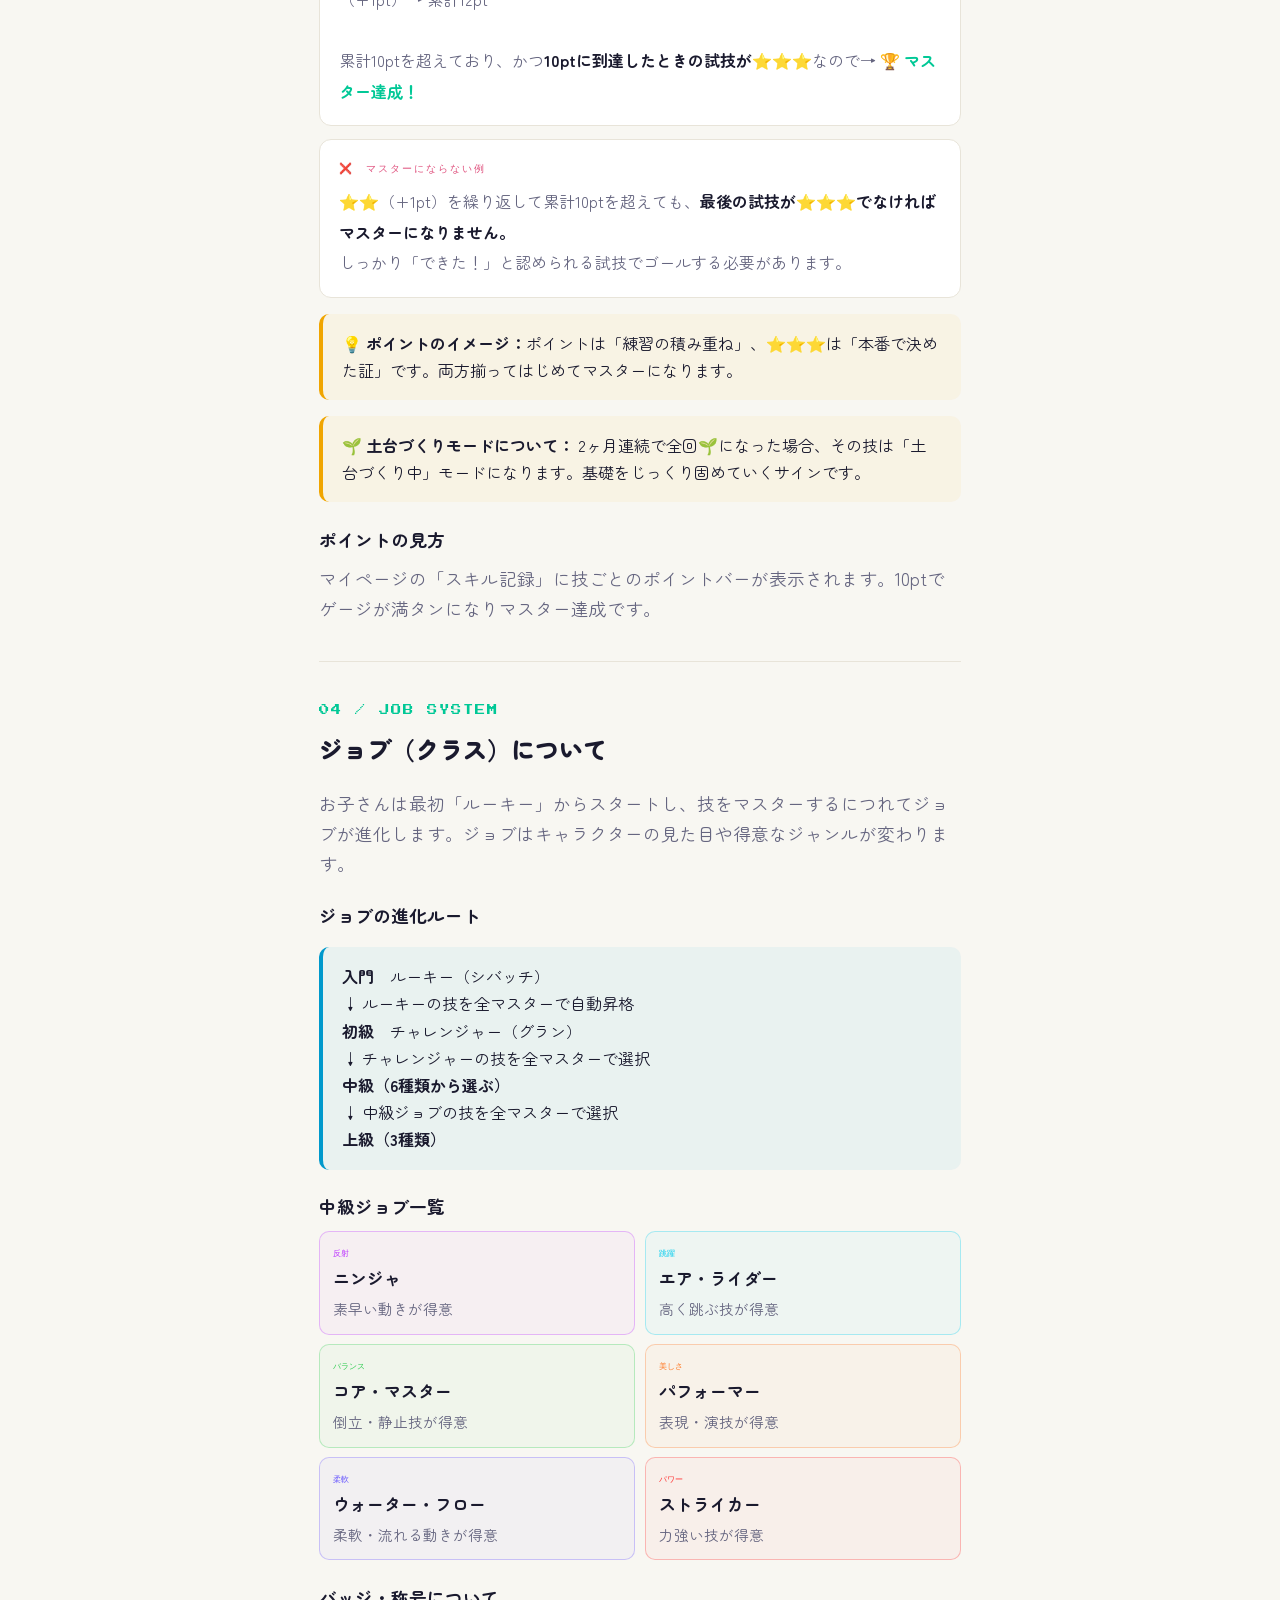
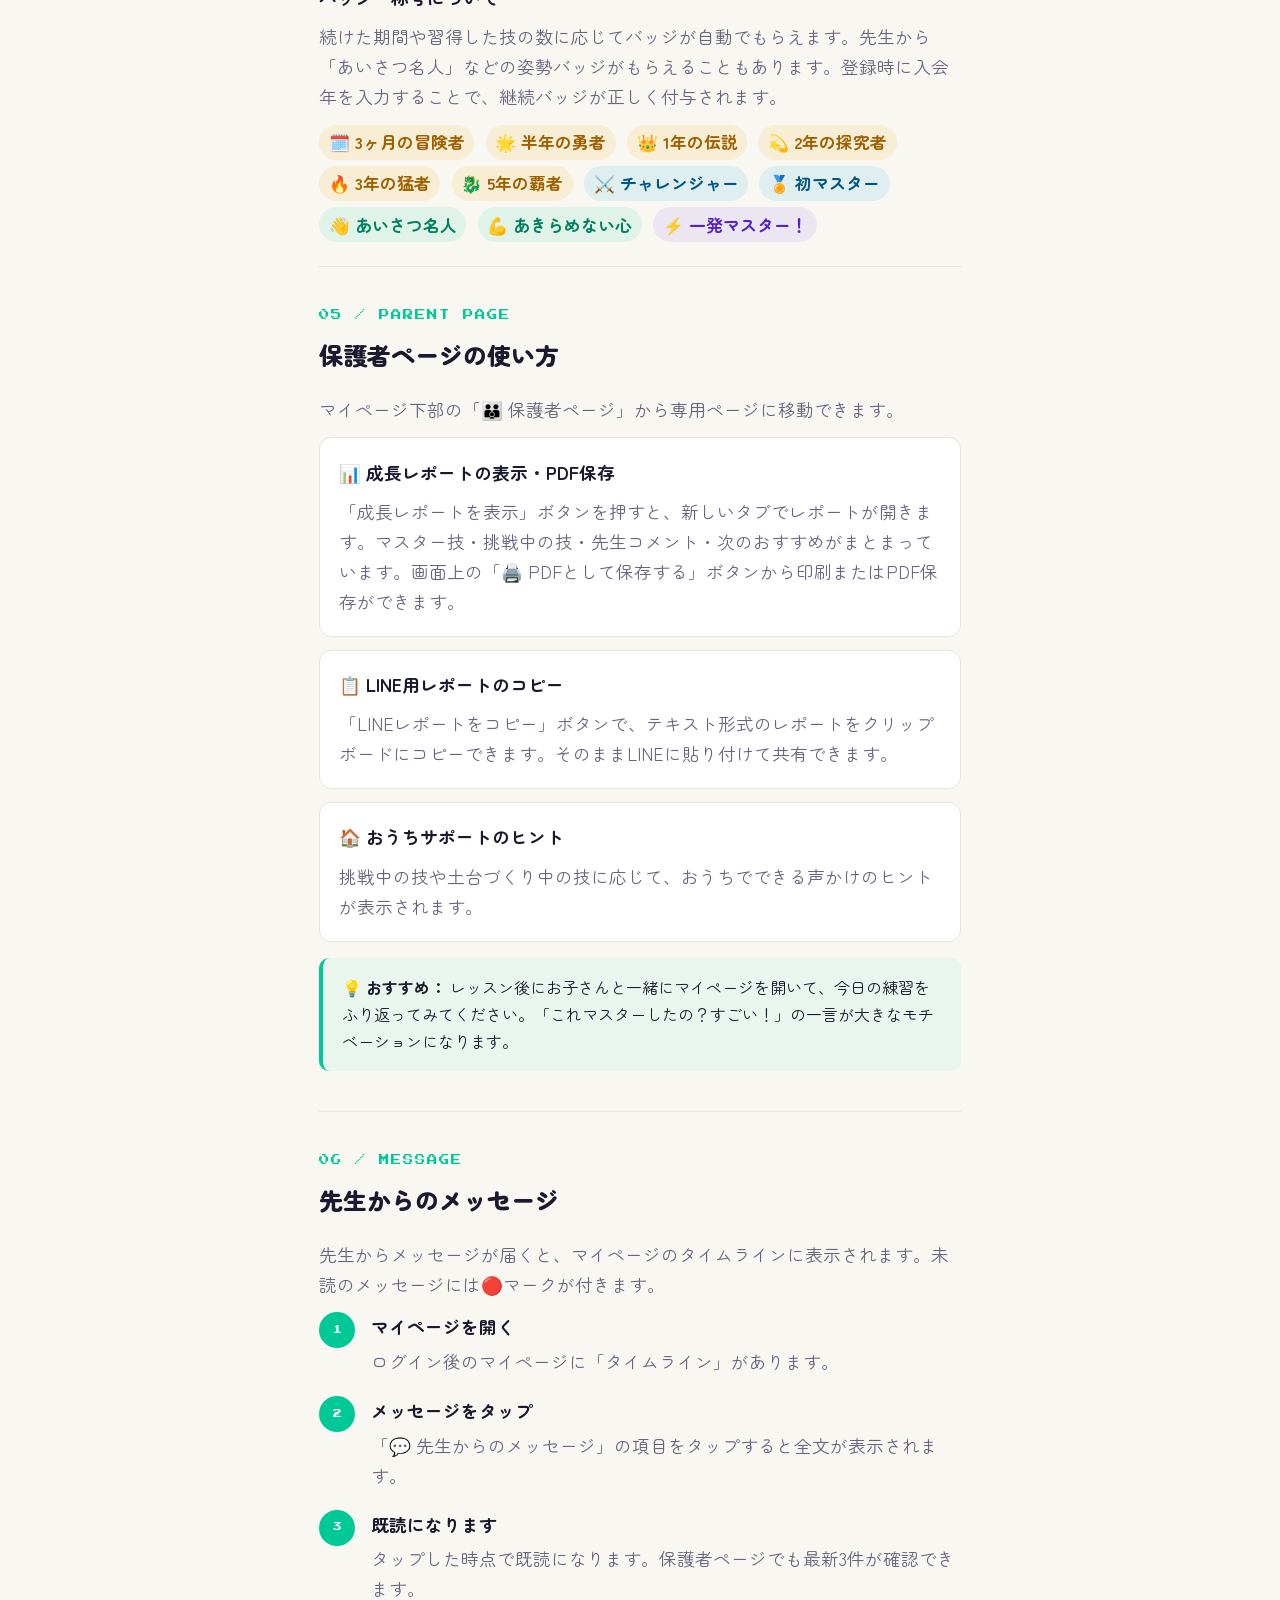
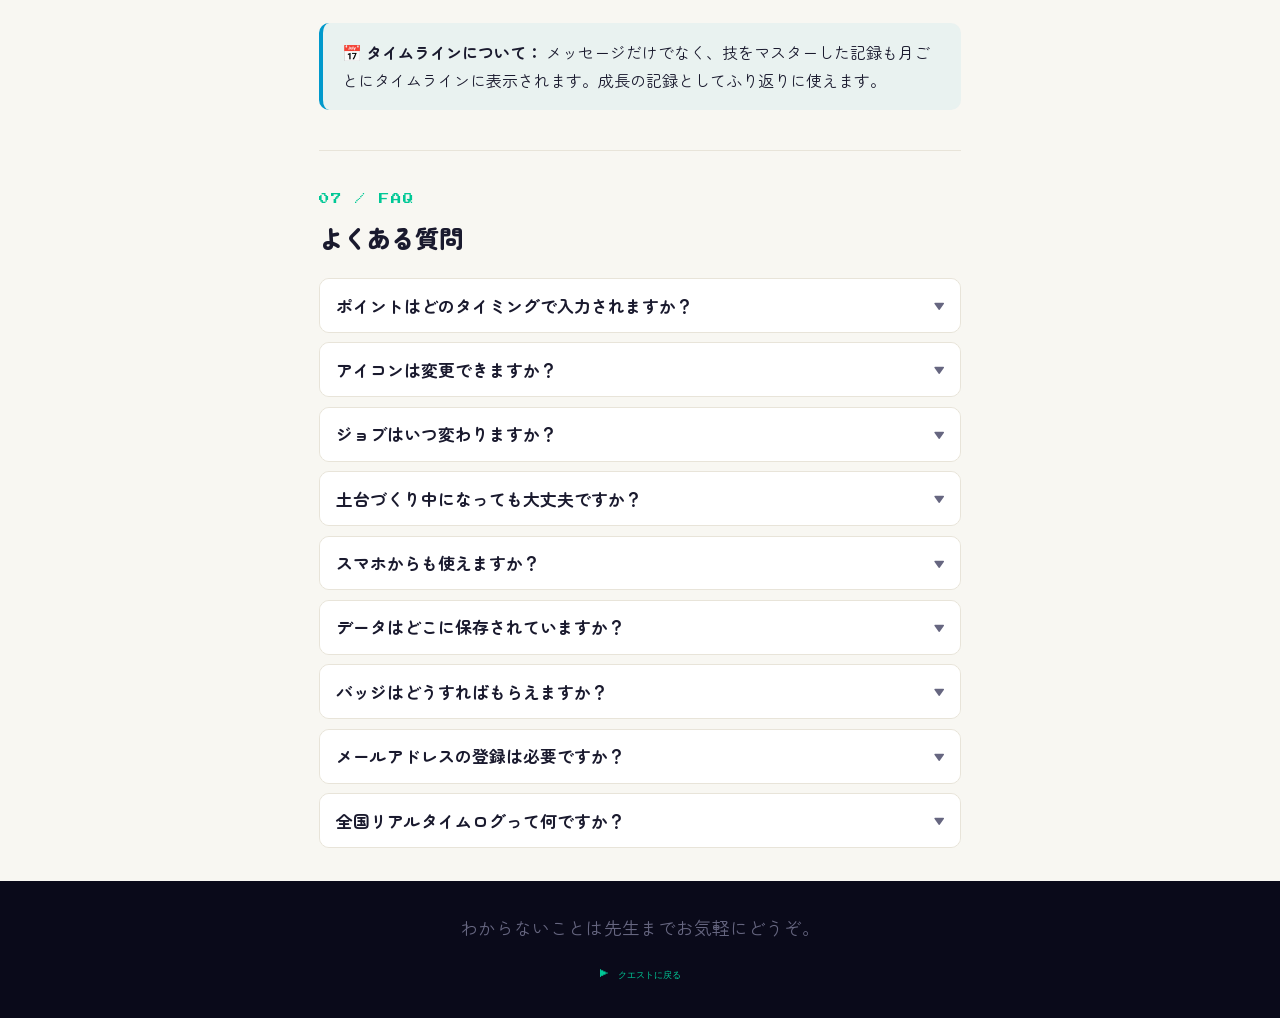
==== commit e8a2f0fe: "Add files via upload" ====
--- a/guide.html
+++ b/guide.html
@@ -667,8 +667,8 @@
     </div>
 
     <div class="faq-item">
-      <button class="faq-q" onclick="toggleFaq(this)">写真はどこで確認できますか？</button>
-      <div class="faq-a">お子さんのマイページにある写真フレームに、本人またはキャラクター画像が表示されます。📷ボタンから写真の変更もできます。</div>
+      <button class="faq-q" onclick="toggleFaq(this)">アイコンは変更できますか？</button>
+      <div class="faq-a">はい、変更できます。マイページの🎮ボタンをタップすると「アイコンを変更」画面が開きます。テストを受けたジョブのキャラクター・好きな絵文字・写真から選べます。全技マスターしたキャラには🏆マークが付きます。</div>
     </div>
 
     <div class="faq-item">
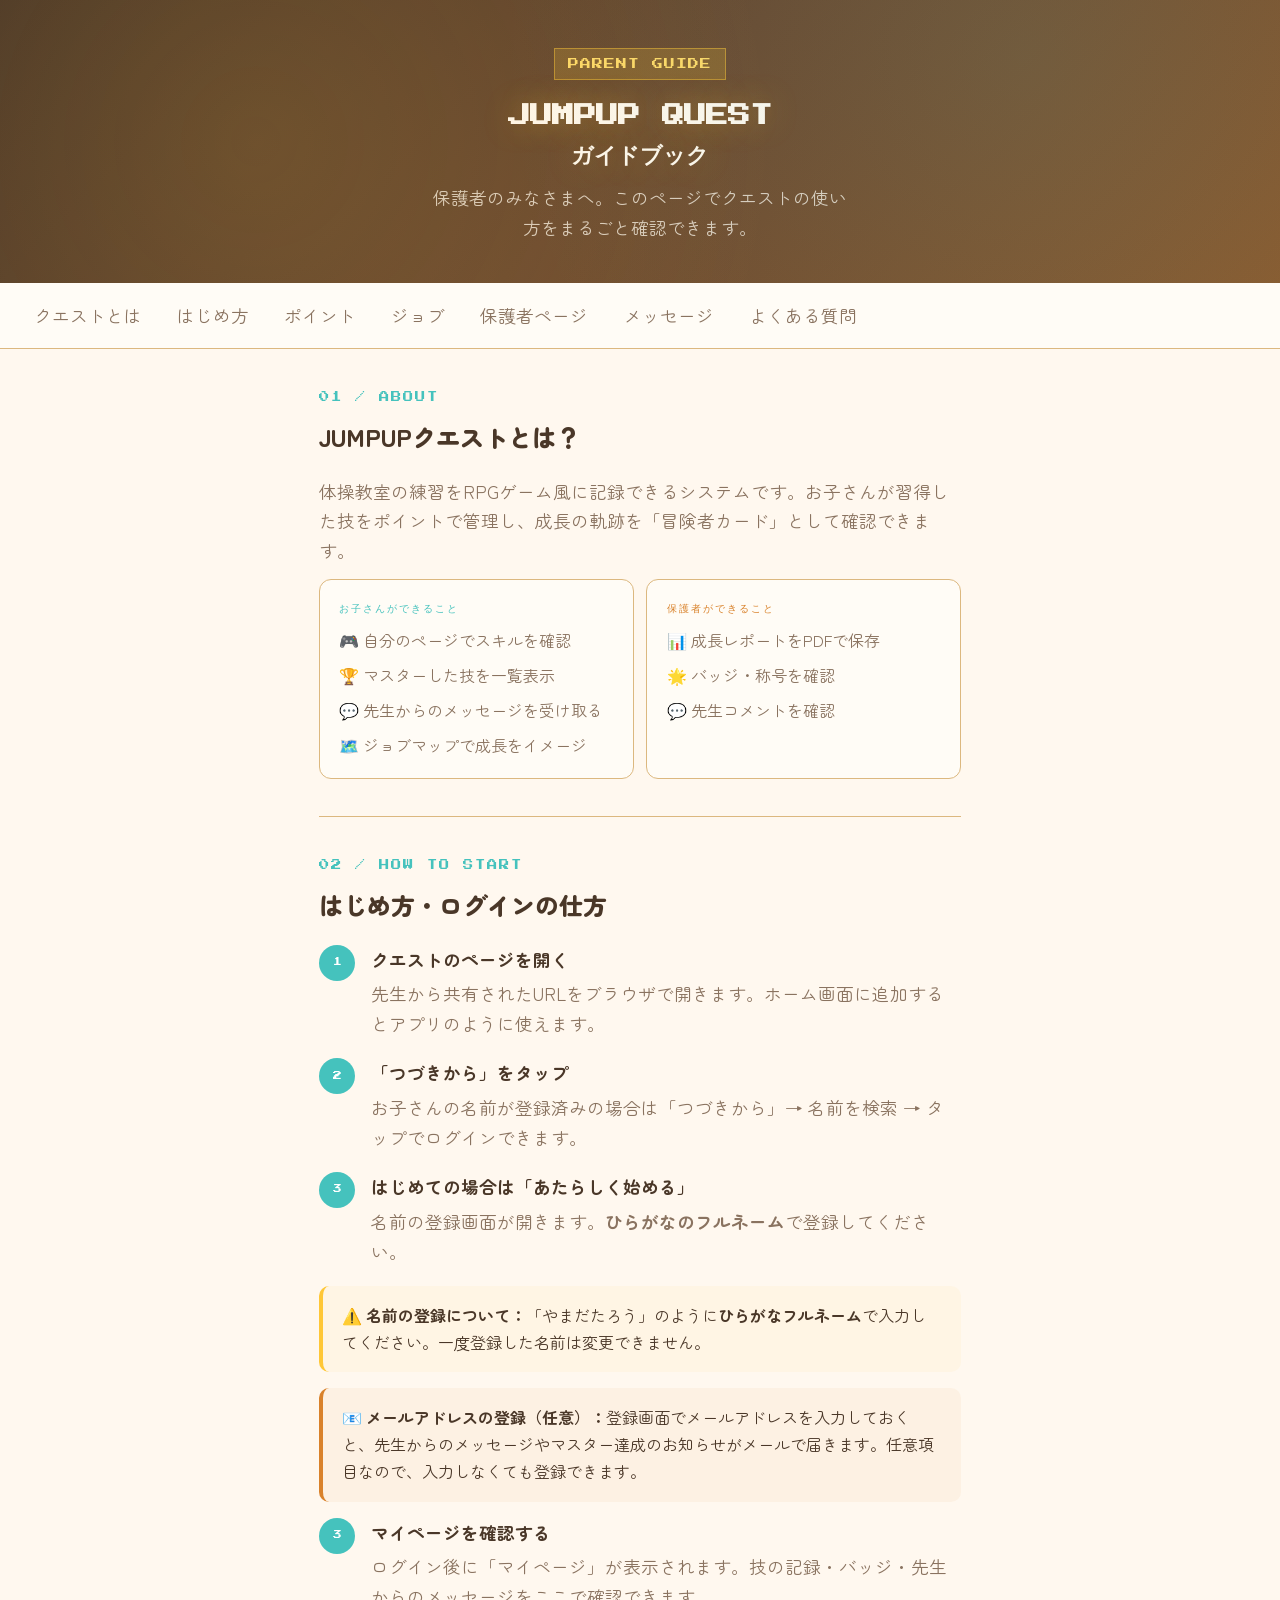
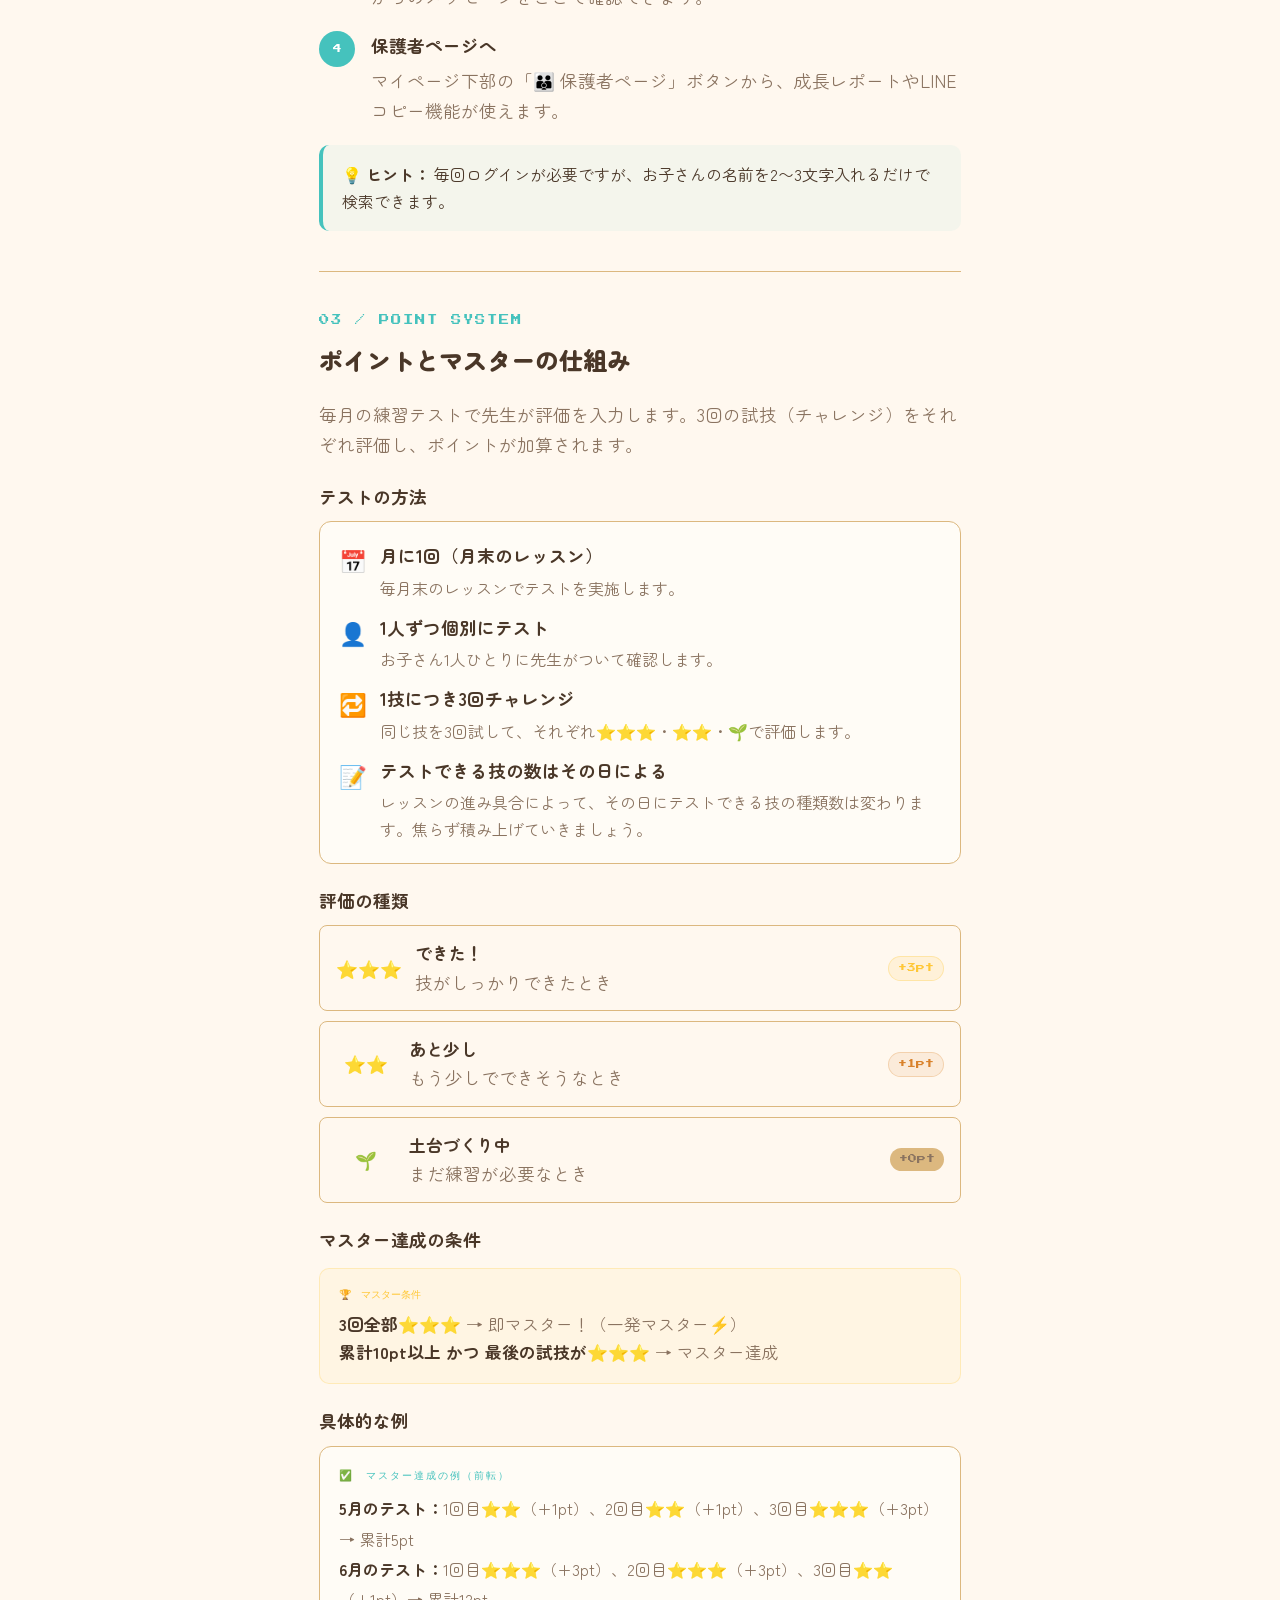
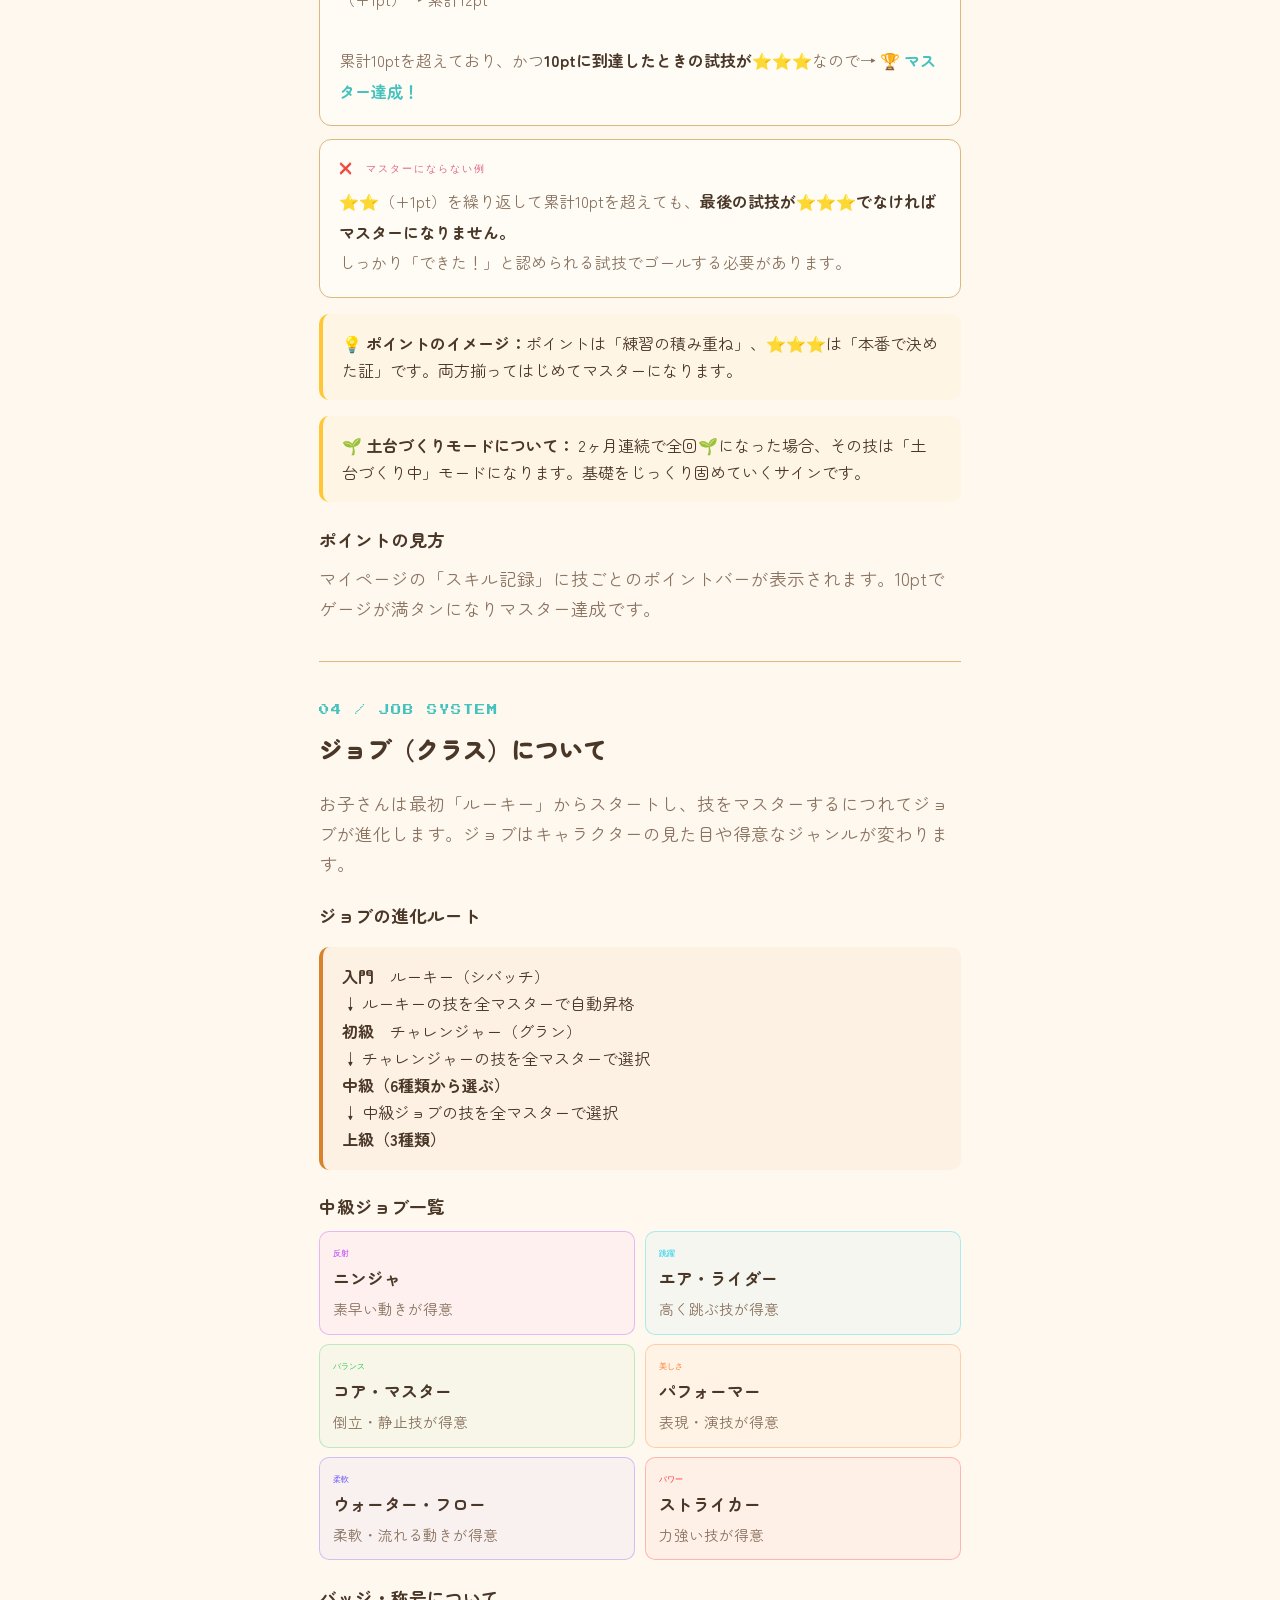
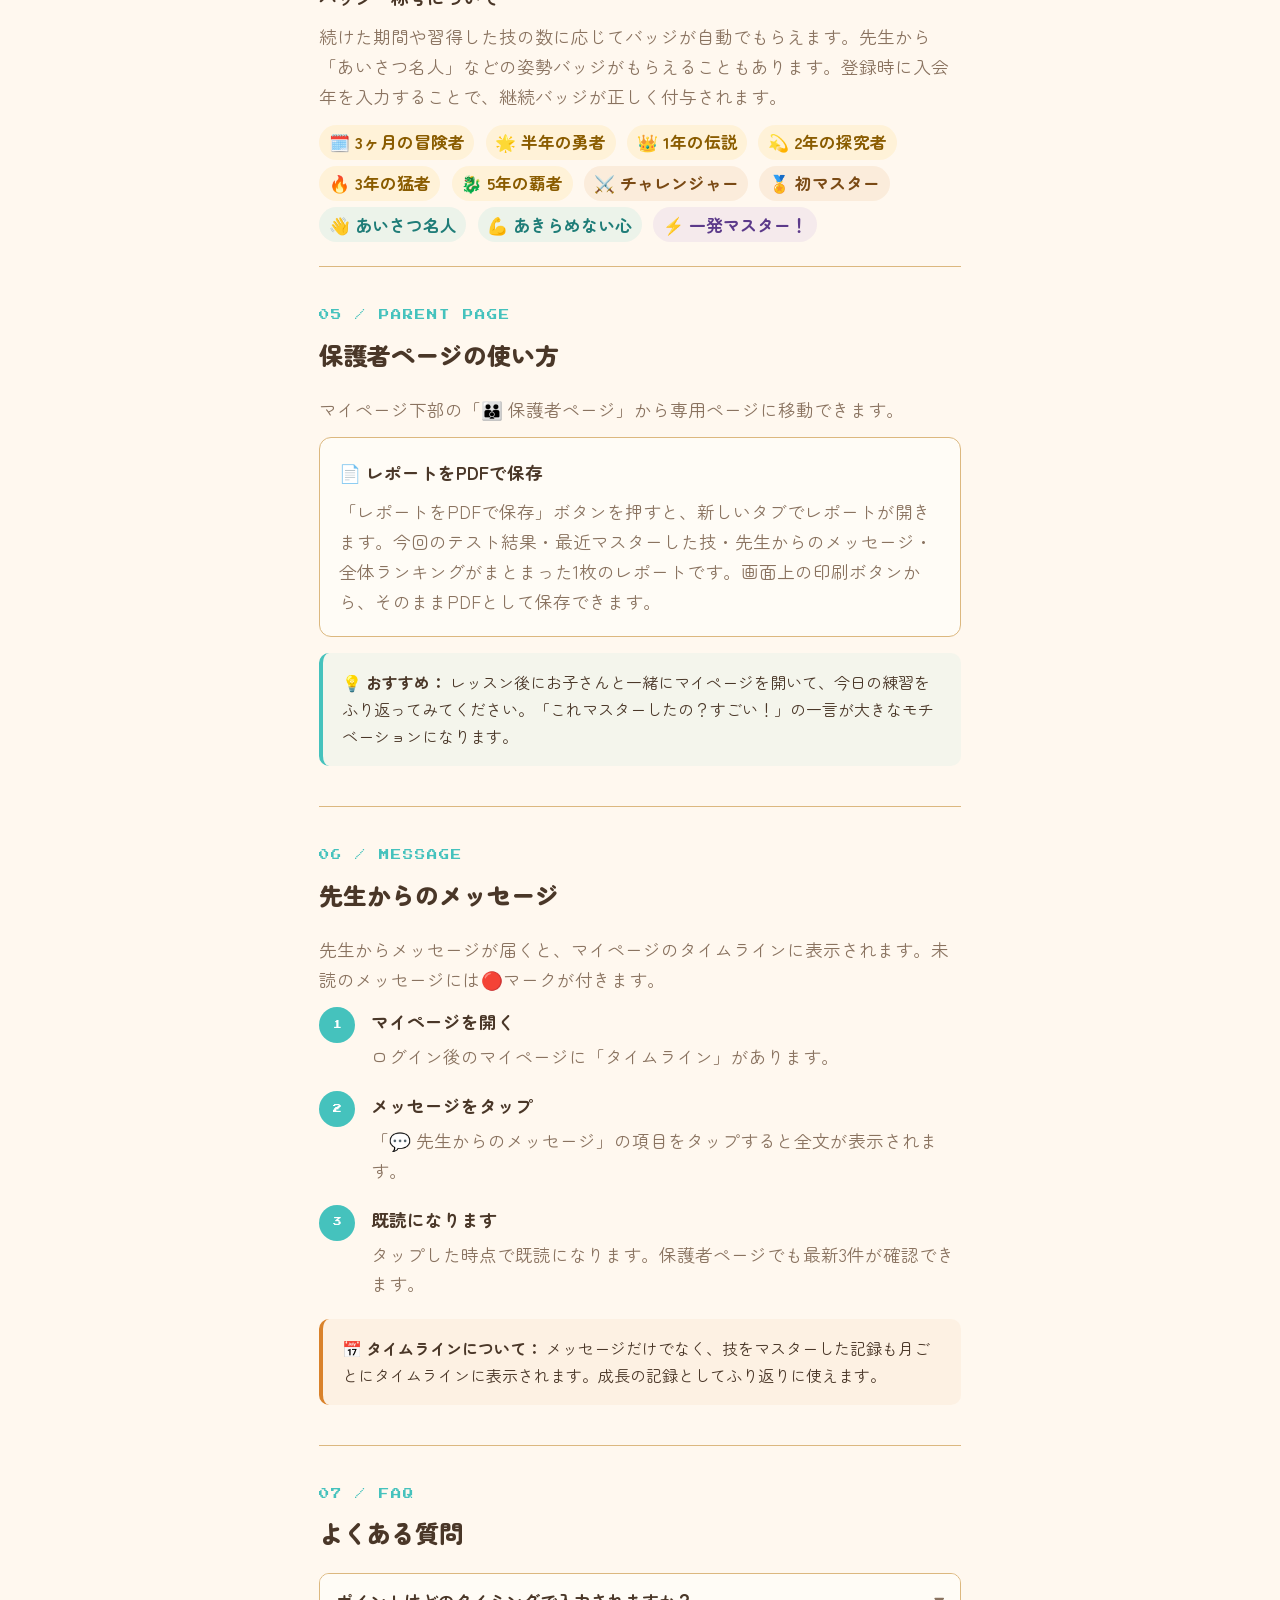
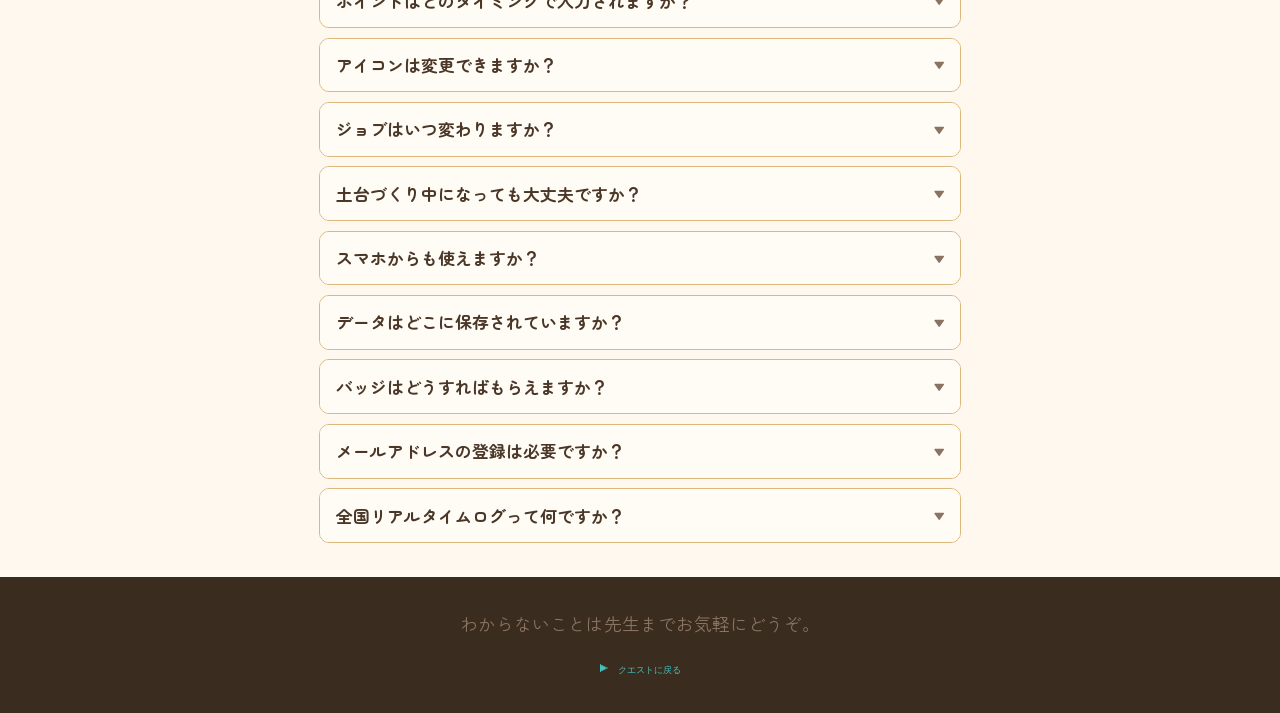
==== commit ed3b19b2: "保護者ガイドの配色をアプリ本体の暖色系テーマに統一、内容を最新機能に合わせて更新 guide.htmlの配色（濃紺のヒーロー/フッター、ミント緑・青系アクセント）をアプリ本体のクリーム/ゴールド/ティ" ====
--- a/guide.html
+++ b/guide.html
@@ -8,16 +8,16 @@
 <link href="https://fonts.googleapis.com/css2?family=Zen+Maru+Gothic:wght@400;700;900&family=Press+Start+2P&display=swap" rel="stylesheet">
 <style>
 :root {
-  --bg: #f8f7f2;
-  --surface: #ffffff;
-  --border: #e8e4d9;
-  --text: #1a1a2e;
-  --text2: #666680;
-  --accent: #00c896;
-  --accent2: #0099cc;
-  --gold: #f0a500;
-  --pink: #e05580;
-  --purple: #7c4dff;
+  --bg: #fff8ef;
+  --surface: #fffcf6;
+  --border: #dcb87f;
+  --text: #4a3728;
+  --text2: #8a7360;
+  --accent: #45c2bd;
+  --accent2: #d9822b;
+  --gold: #ffc736;
+  --pink: #e0667f;
+  --purple: #9b6bcf;
   --radius: 12px;
 }
 * { margin: 0; padding: 0; box-sizing: border-box; }
@@ -31,7 +31,7 @@
 
 /* ヘッダー */
 .hero {
-  background: linear-gradient(135deg, #0a0a1a 0%, #1a1a3e 50%, #0a1a2e 100%);
+  background: linear-gradient(135deg, #4a3728 0%, #6b4a30 50%, #8a5a2e 100%);
   padding: 3rem 1.5rem 2.5rem;
   text-align: center;
   position: relative;
@@ -42,14 +42,14 @@
   position: absolute;
   inset: 0;
   background-image:
-    radial-gradient(circle at 20% 50%, rgba(0,200,150,.08) 0%, transparent 50%),
-    radial-gradient(circle at 80% 20%, rgba(0,153,204,.08) 0%, transparent 50%);
+    radial-gradient(circle at 20% 50%, rgba(255,199,54,.12) 0%, transparent 50%),
+    radial-gradient(circle at 80% 20%, rgba(69,194,189,.10) 0%, transparent 50%);
 }
 .hero-tag {
   display: inline-block;
-  background: rgba(0,200,150,.15);
-  border: 1px solid rgba(0,200,150,.4);
-  color: #00e5b0;
+  background: rgba(255,199,54,.18);
+  border: 1px solid rgba(255,199,54,.45);
+  color: #ffd968;
   font-family: 'Press Start 2P', monospace;
   font-size: .68rem;
   padding: .35rem .8rem;
@@ -59,13 +59,13 @@
 .hero h1 {
   font-family: 'Press Start 2P', monospace;
   font-size: clamp(.9rem, 4vw, 1.4rem);
-  color: #fff;
+  color: #fff8ef;
   line-height: 1.6;
   margin-bottom: .8rem;
-  text-shadow: 0 0 30px rgba(0,200,150,.3);
+  text-shadow: 0 0 30px rgba(255,199,54,.35);
 }
 .hero-sub {
-  color: rgba(255,255,255,.6);
+  color: rgba(255,248,239,.75);
   font-size: 1.1rem;
   max-width: 420px;
   margin: 0 auto;
@@ -195,8 +195,8 @@
   padding: .25rem .55rem;
   border-radius: 20px;
 }
-.pt-gold { background: rgba(240,165,0,.12); color: var(--gold); border: 1px solid rgba(240,165,0,.3); }
-.pt-blue { background: rgba(0,153,204,.1); color: var(--accent2); border: 1px solid rgba(0,153,204,.25); }
+.pt-gold { background: rgba(255,199,54,.12); color: var(--gold); border: 1px solid rgba(255,199,54,.3); }
+.pt-blue { background: rgba(217,130,43,.1); color: var(--accent2); border: 1px solid rgba(217,130,43,.25); }
 .pt-gray { background: var(--border); color: var(--text2); }
 
 /* ジョブカード */
@@ -225,10 +225,10 @@
   margin: 1rem 0;
   border-left: 4px solid;
 }
-.hl-green { background: rgba(0,200,150,.06); border-color: var(--accent); }
-.hl-gold { background: rgba(240,165,0,.06); border-color: var(--gold); }
-.hl-blue { background: rgba(0,153,204,.06); border-color: var(--accent2); }
-.hl-pink { background: rgba(224,85,128,.06); border-color: var(--pink); }
+.hl-green { background: rgba(69,194,189,.06); border-color: var(--accent); }
+.hl-gold { background: rgba(255,199,54,.06); border-color: var(--gold); }
+.hl-blue { background: rgba(217,130,43,.06); border-color: var(--accent2); }
+.hl-pink { background: rgba(224,102,127,.06); border-color: var(--pink); }
 
 /* FAQ */
 .faq-item {
@@ -273,8 +273,8 @@
 
 /* フッター */
 footer {
-  background: #0a0a1a;
-  color: rgba(255,255,255,.5);
+  background: #3a2c1f;
+  color: rgba(255,248,239,.55);
   text-align: center;
   padding: 2rem 1rem;
   font-size: 1.1rem;
@@ -295,15 +295,15 @@
   font-weight: 700;
   margin-right: .3rem;
 }
-.tag-green { background: rgba(0,200,150,.1); color: #008060; }
-.tag-gold { background: rgba(240,165,0,.12); color: #a06000; }
-.tag-blue { background: rgba(0,153,204,.1); color: #005588; }
-.tag-purple { background: rgba(124,77,255,.1); color: #5520cc; }
+.tag-green { background: rgba(69,194,189,.1); color: #1f7d78; }
+.tag-gold { background: rgba(255,199,54,.12); color: #8a5c00; }
+.tag-blue { background: rgba(217,130,43,.1); color: #7a4a15; }
+.tag-purple { background: rgba(155,107,207,.1); color: #5c3a8a; }
 
 /* マスタールール */
 .master-rule {
-  background: rgba(240,165,0,.06);
-  border: 1px solid rgba(240,165,0,.25);
+  background: rgba(255,199,54,.06);
+  border: 1px solid rgba(255,199,54,.25);
   border-radius: 10px;
   padding: 1rem 1.2rem;
   margin: .8rem 0;
@@ -357,8 +357,7 @@
       <div class="card">
         <div class="sec-label" style="color:var(--accent2);">保護者ができること</div>
         <ul style="font-size:1rem;color:var(--text2);list-style:none;display:flex;flex-direction:column;gap:.5rem;">
-          <li>📊 成長レポートを確認</li>
-          <li>📋 LINE用テキストにコピー</li>
+          <li>📊 成長レポートをPDFで保存</li>
           <li>🌟 バッジ・称号を確認</li>
           <li>💬 先生コメントを確認</li>
         </ul>
@@ -603,19 +602,9 @@
     <h2>保護者ページの使い方</h2>
     <p>マイページ下部の「👪 保護者ページ」から専用ページに移動できます。</p>
 
-    <div class="card" style="margin-bottom:.8rem;">
-      <h3 style="margin-top:0;">📊 成長レポートの表示・PDF保存</h3>
-      <p style="margin-bottom:0;">「成長レポートを表示」ボタンを押すと、新しいタブでレポートが開きます。マスター技・挑戦中の技・先生コメント・次のおすすめがまとまっています。画面上の「🖨️ PDFとして保存する」ボタンから印刷またはPDF保存ができます。</p>
-    </div>
-
-    <div class="card" style="margin-bottom:.8rem;">
-      <h3 style="margin-top:0;">📋 LINE用レポートのコピー</h3>
-      <p style="margin-bottom:0;">「LINEレポートをコピー」ボタンで、テキスト形式のレポートをクリップボードにコピーできます。そのままLINEに貼り付けて共有できます。</p>
-    </div>
-
     <div class="card">
-      <h3 style="margin-top:0;">🏠 おうちサポートのヒント</h3>
-      <p style="margin-bottom:0;">挑戦中の技や土台づくり中の技に応じて、おうちでできる声かけのヒントが表示されます。</p>
+      <h3 style="margin-top:0;">📄 レポートをPDFで保存</h3>
+      <p style="margin-bottom:0;">「レポートをPDFで保存」ボタンを押すと、新しいタブでレポートが開きます。今回のテスト結果・最近マスターした技・先生からのメッセージ・全体ランキングがまとまった1枚のレポートです。画面上の印刷ボタンから、そのままPDFとして保存できます。</p>
     </div>
 
     <div class="highlight hl-green">
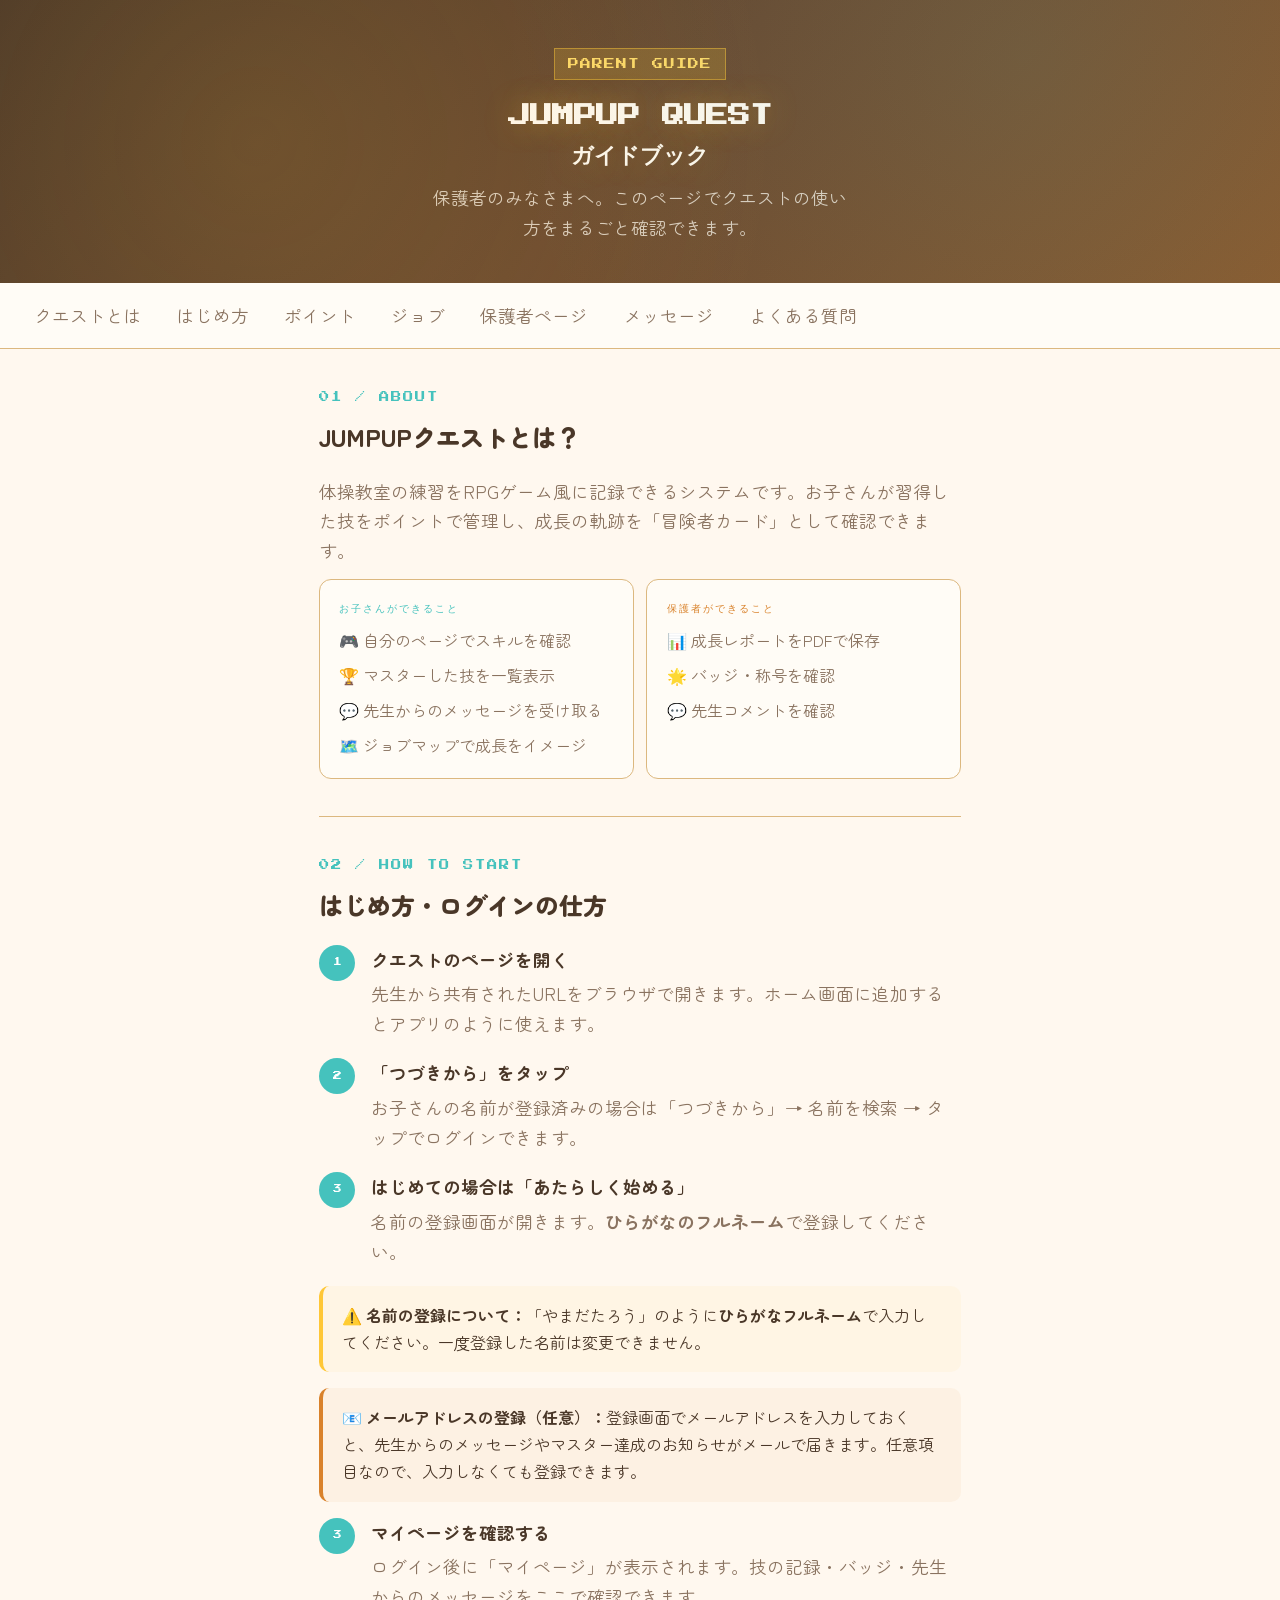
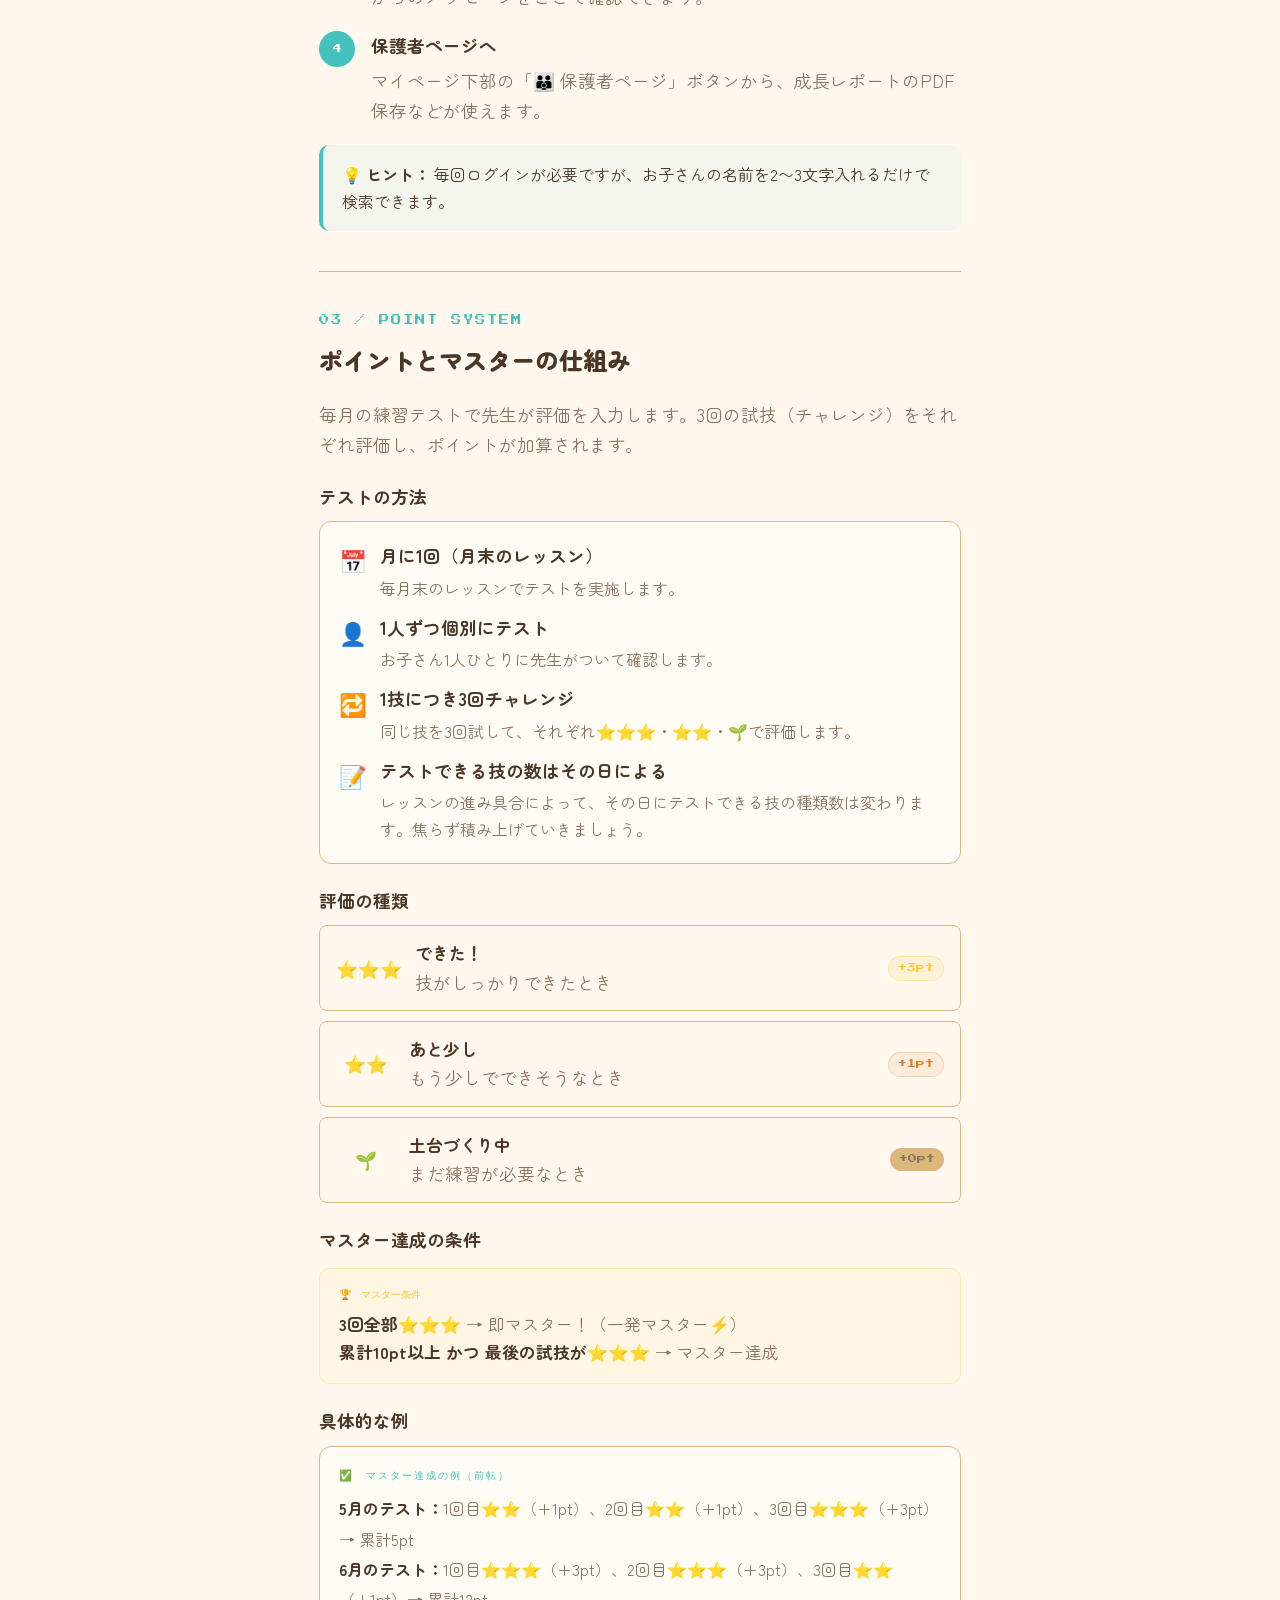
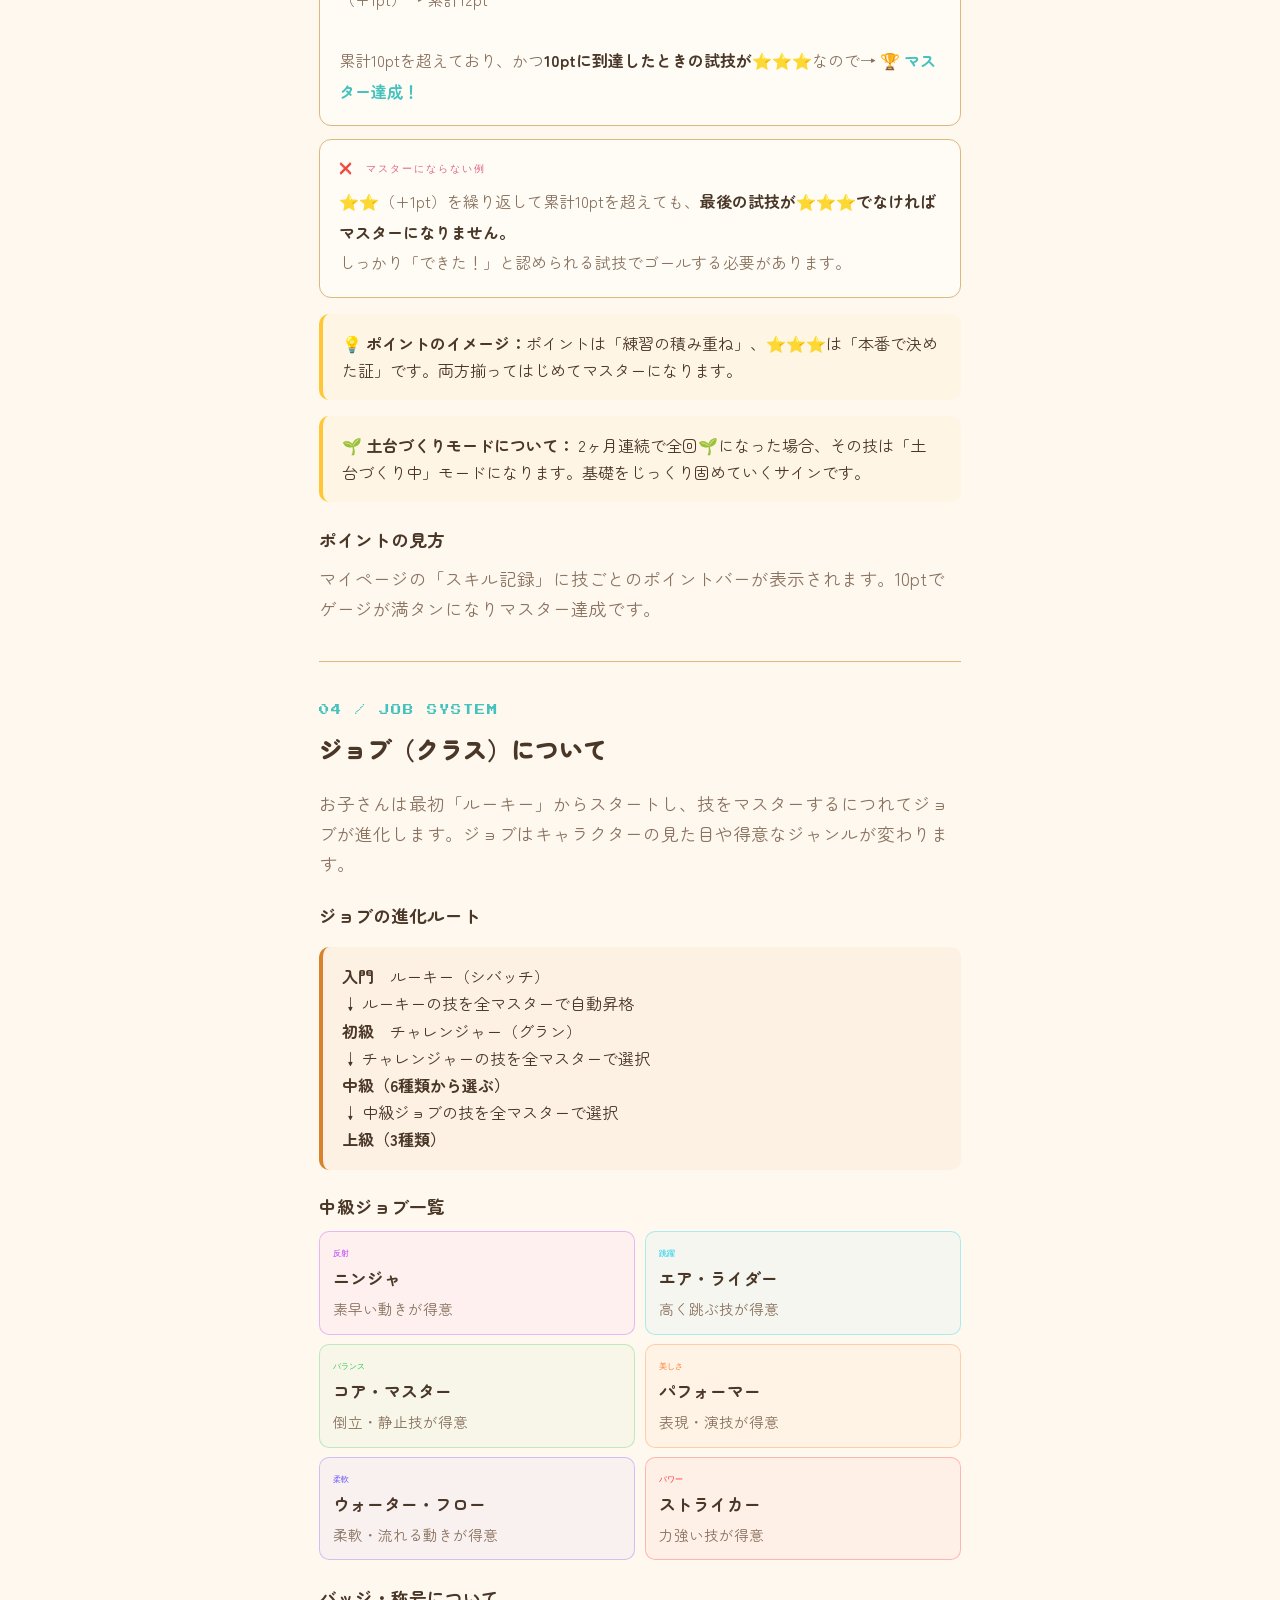
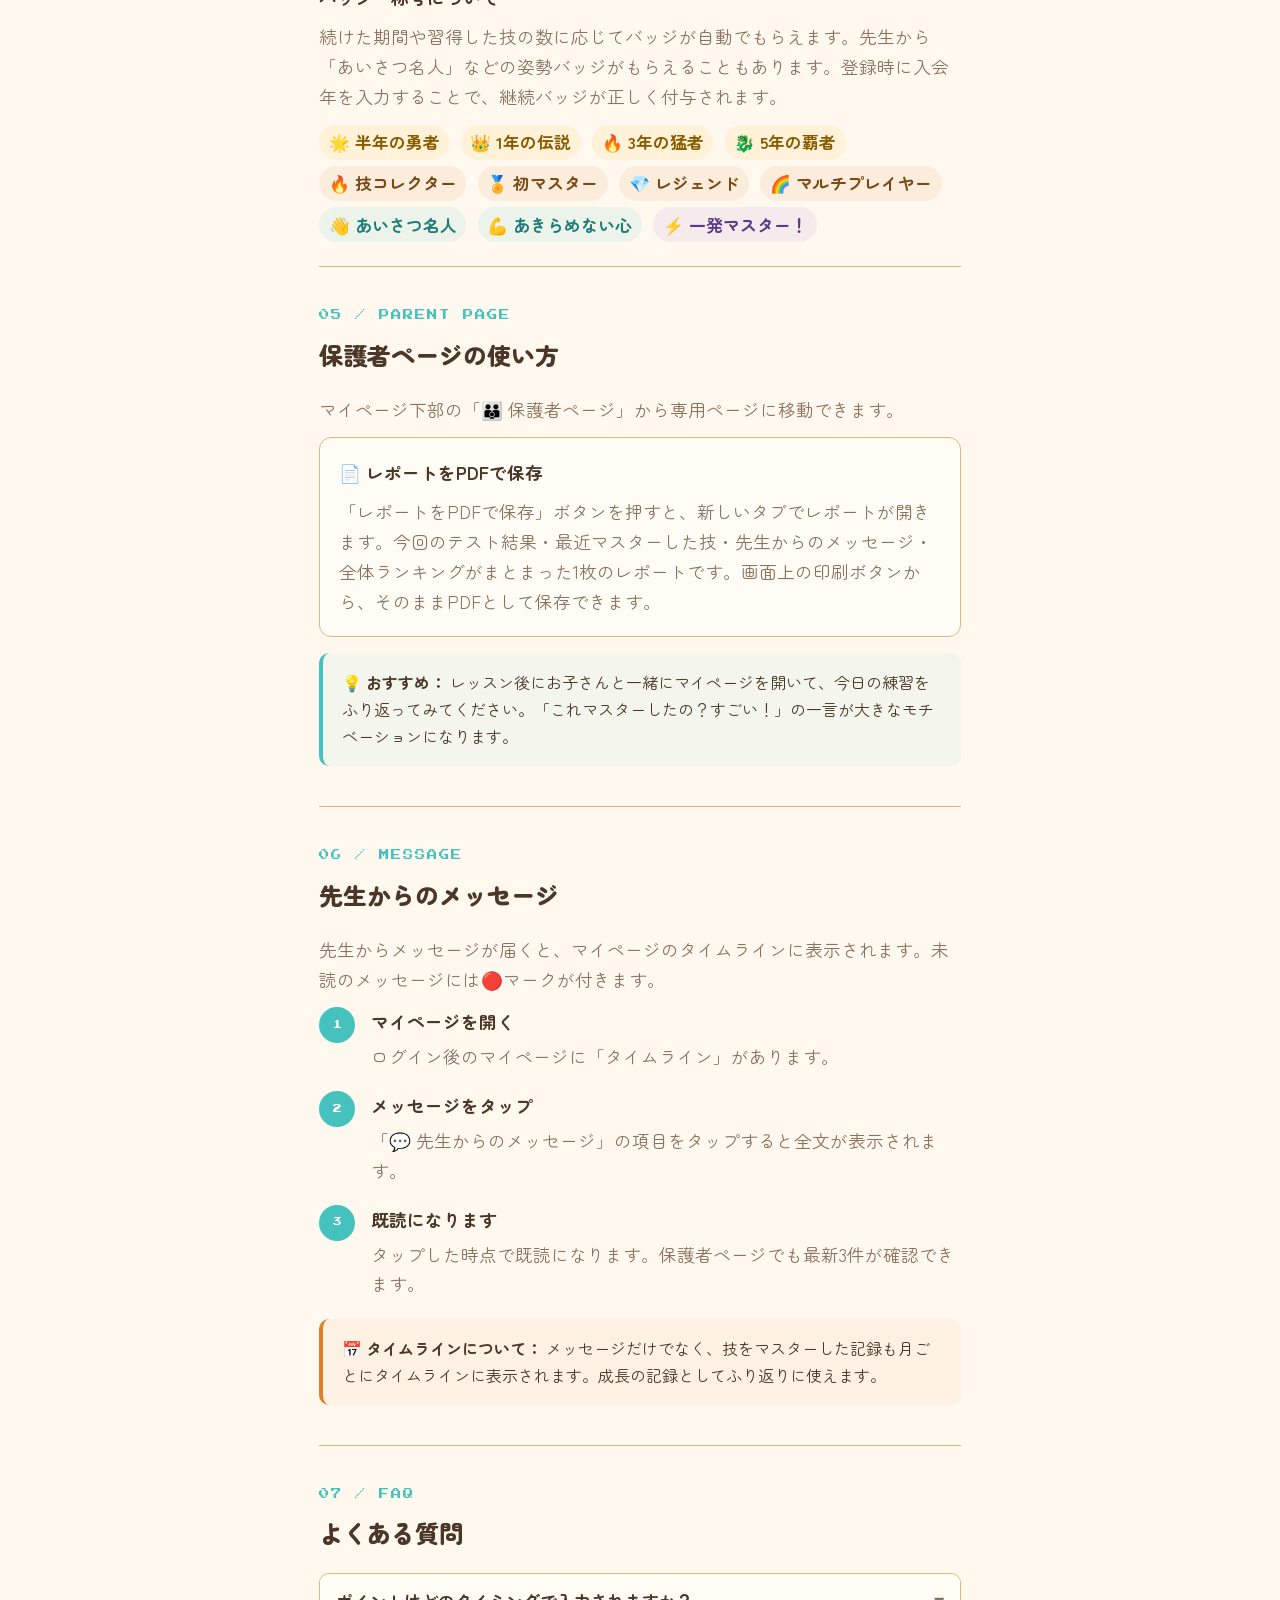
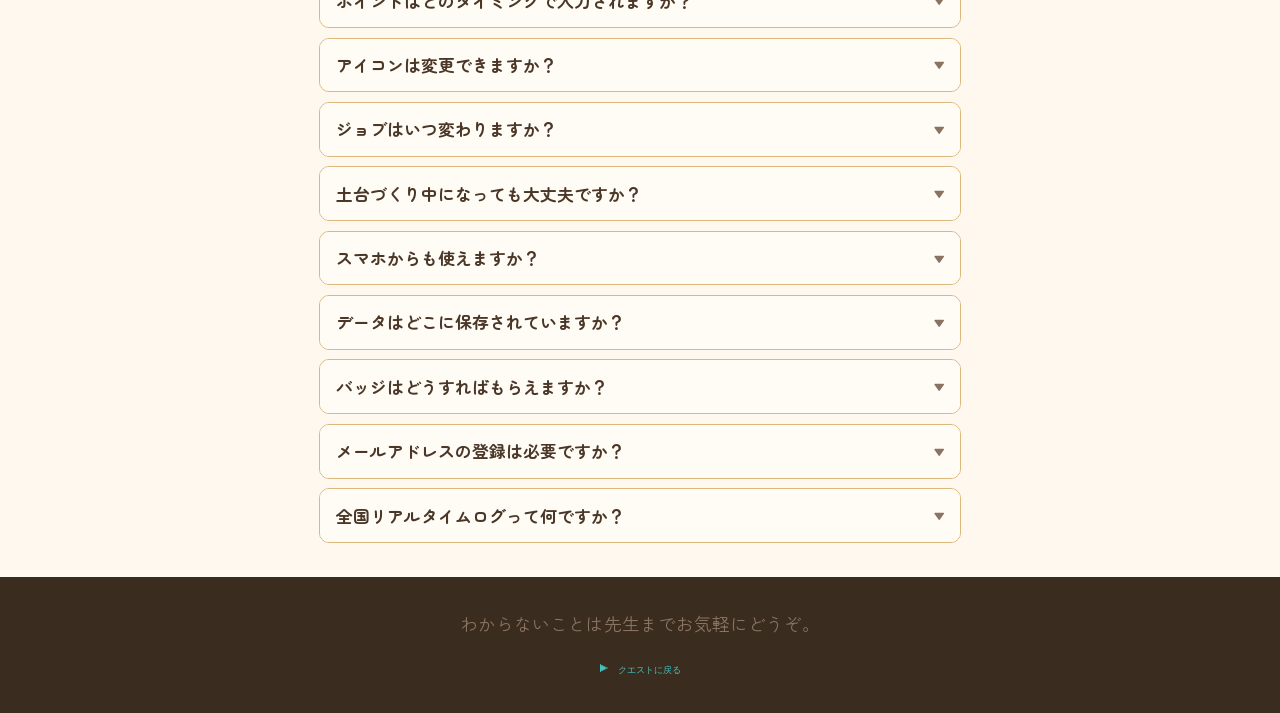
==== commit 84a97673: "保護者ガイドから廃止済み機能の記述を除去 はじめ方セクションの「LINEコピー機能」表記をPDF保存に更新。バッジ一覧の例示タグから削除済みの「3ヶ月の冒険者」「2年の探究者」「チャレンジャー（バッジ" ====
--- a/guide.html
+++ b/guide.html
@@ -414,7 +414,7 @@
       <div class="step-num">4</div>
       <div class="step-body">
         <div class="step-title">保護者ページへ</div>
-        <div class="step-desc">マイページ下部の「👪 保護者ページ」ボタンから、成長レポートやLINEコピー機能が使えます。</div>
+        <div class="step-desc">マイページ下部の「👪 保護者ページ」ボタンから、成長レポートのPDF保存などが使えます。</div>
       </div>
     </div>
 
@@ -582,14 +582,14 @@
     <h3>バッジ・称号について</h3>
     <p>続けた期間や習得した技の数に応じてバッジが自動でもらえます。先生から「あいさつ名人」などの姿勢バッジがもらえることもあります。登録時に入会年を入力することで、継続バッジが正しく付与されます。</p>
     <div style="display:flex;flex-wrap:wrap;gap:.4rem;margin-top:.5rem;">
-      <span class="tag tag-gold">🗓️ 3ヶ月の冒険者</span>
       <span class="tag tag-gold">🌟 半年の勇者</span>
       <span class="tag tag-gold">👑 1年の伝説</span>
-      <span class="tag tag-gold">💫 2年の探究者</span>
       <span class="tag tag-gold">🔥 3年の猛者</span>
       <span class="tag tag-gold">🐉 5年の覇者</span>
-      <span class="tag tag-blue">⚔️ チャレンジャー</span>
+      <span class="tag tag-blue">🔥 技コレクター</span>
       <span class="tag tag-blue">🏅 初マスター</span>
+      <span class="tag tag-blue">💎 レジェンド</span>
+      <span class="tag tag-blue">🌈 マルチプレイヤー</span>
       <span class="tag tag-green">👋 あいさつ名人</span>
       <span class="tag tag-green">💪 あきらめない心</span>
       <span class="tag tag-purple">⚡ 一発マスター！</span>
